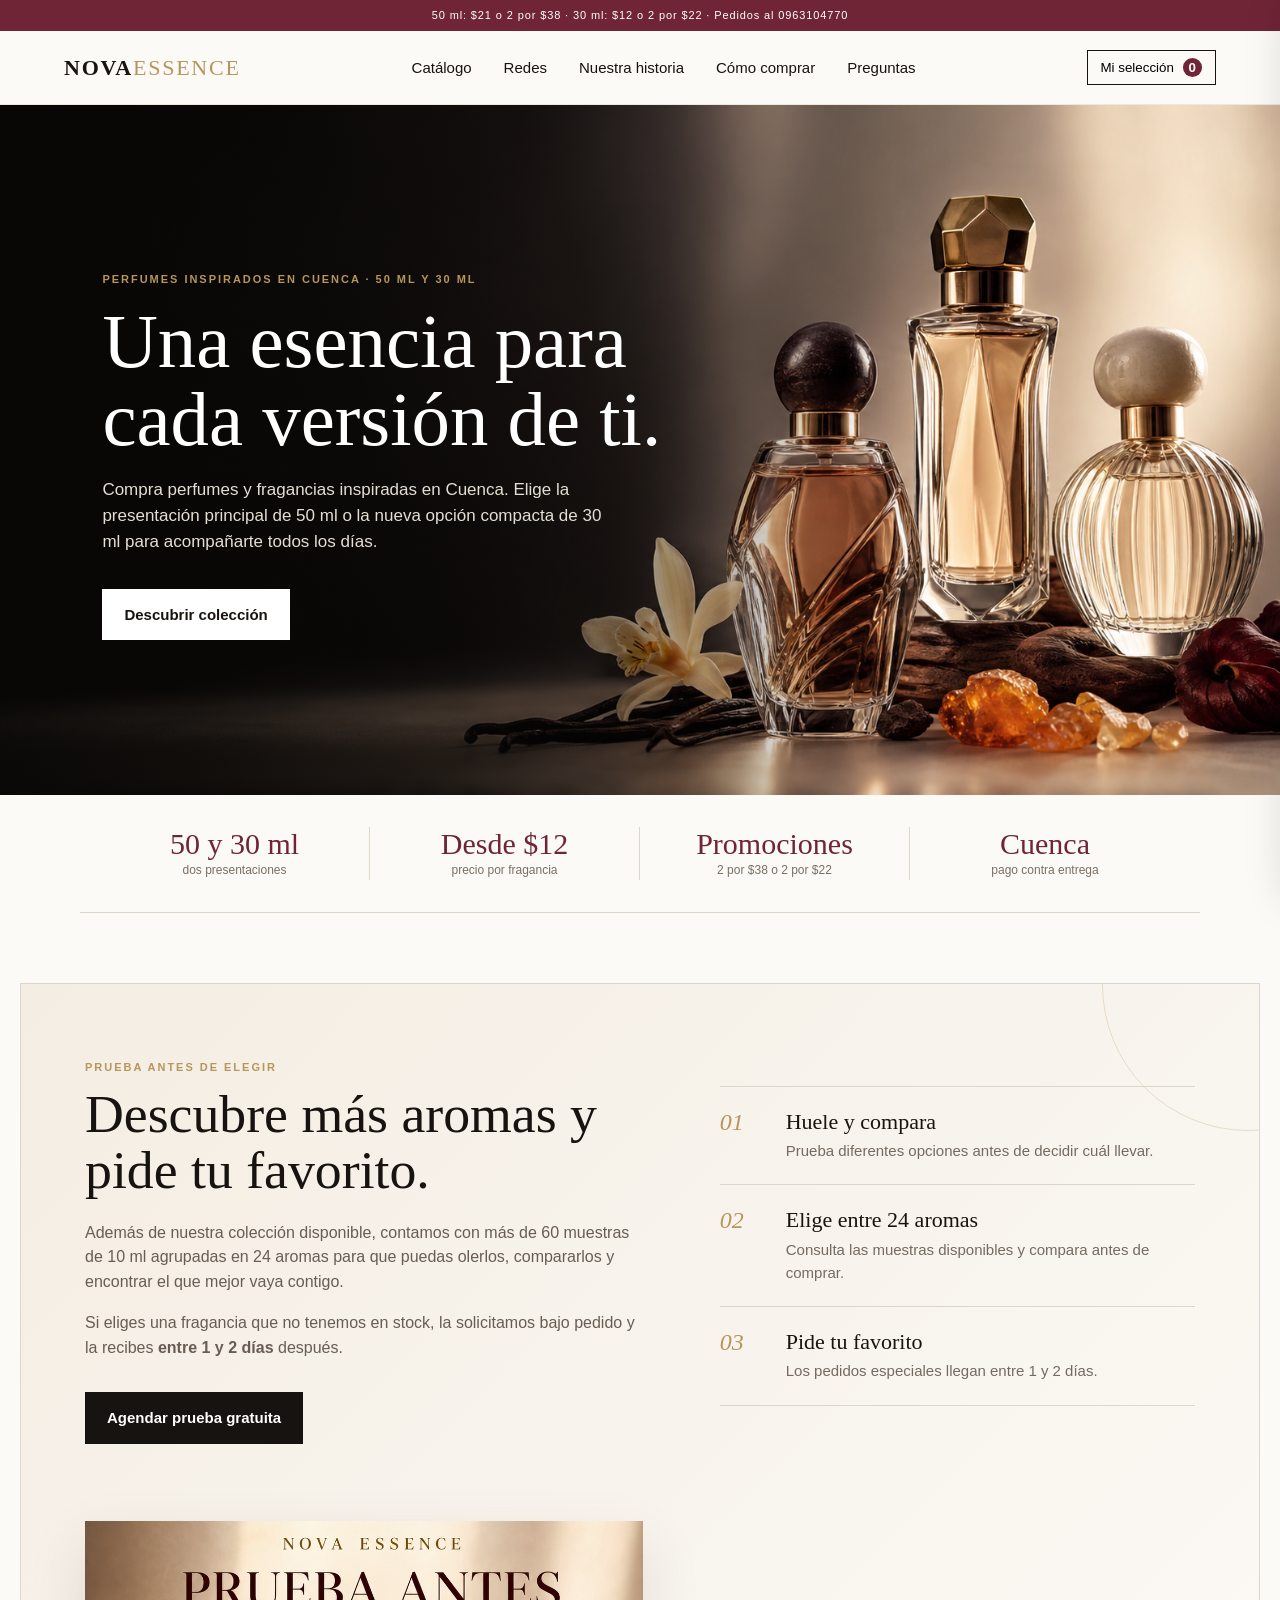
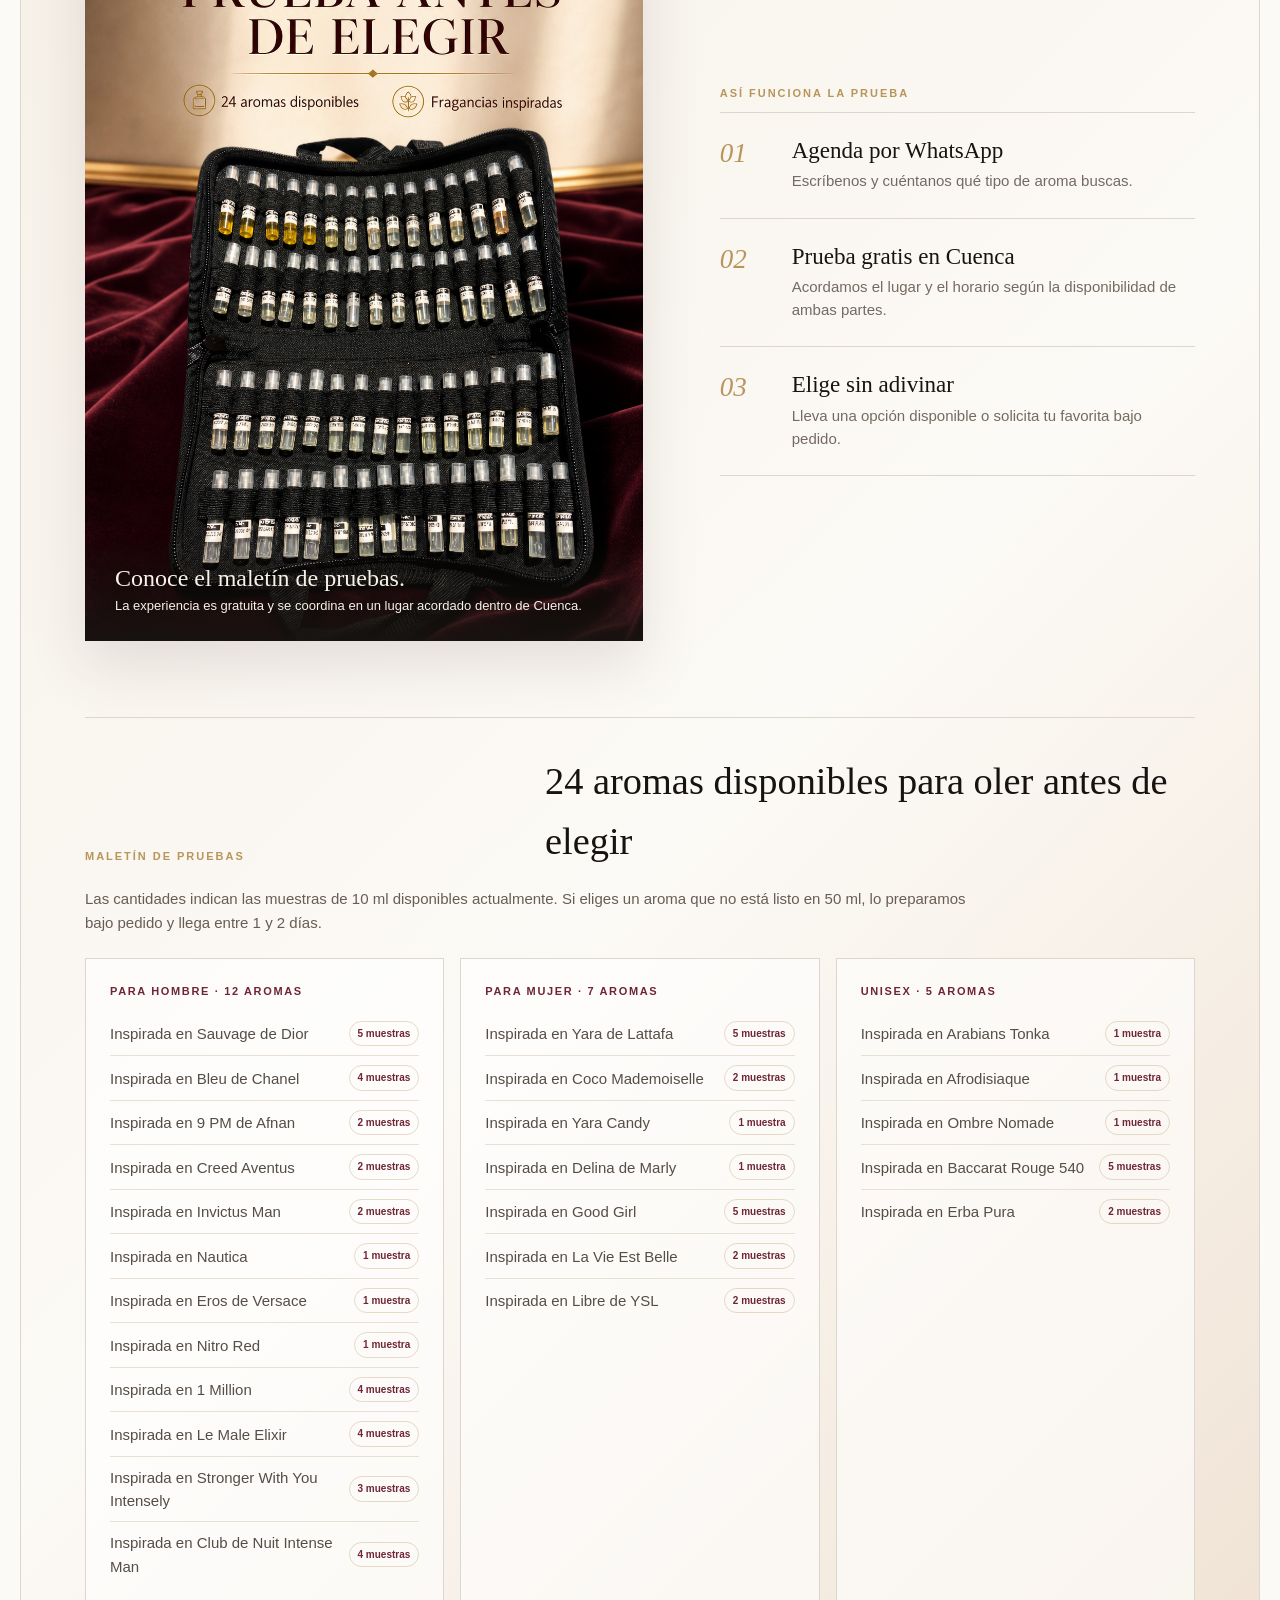
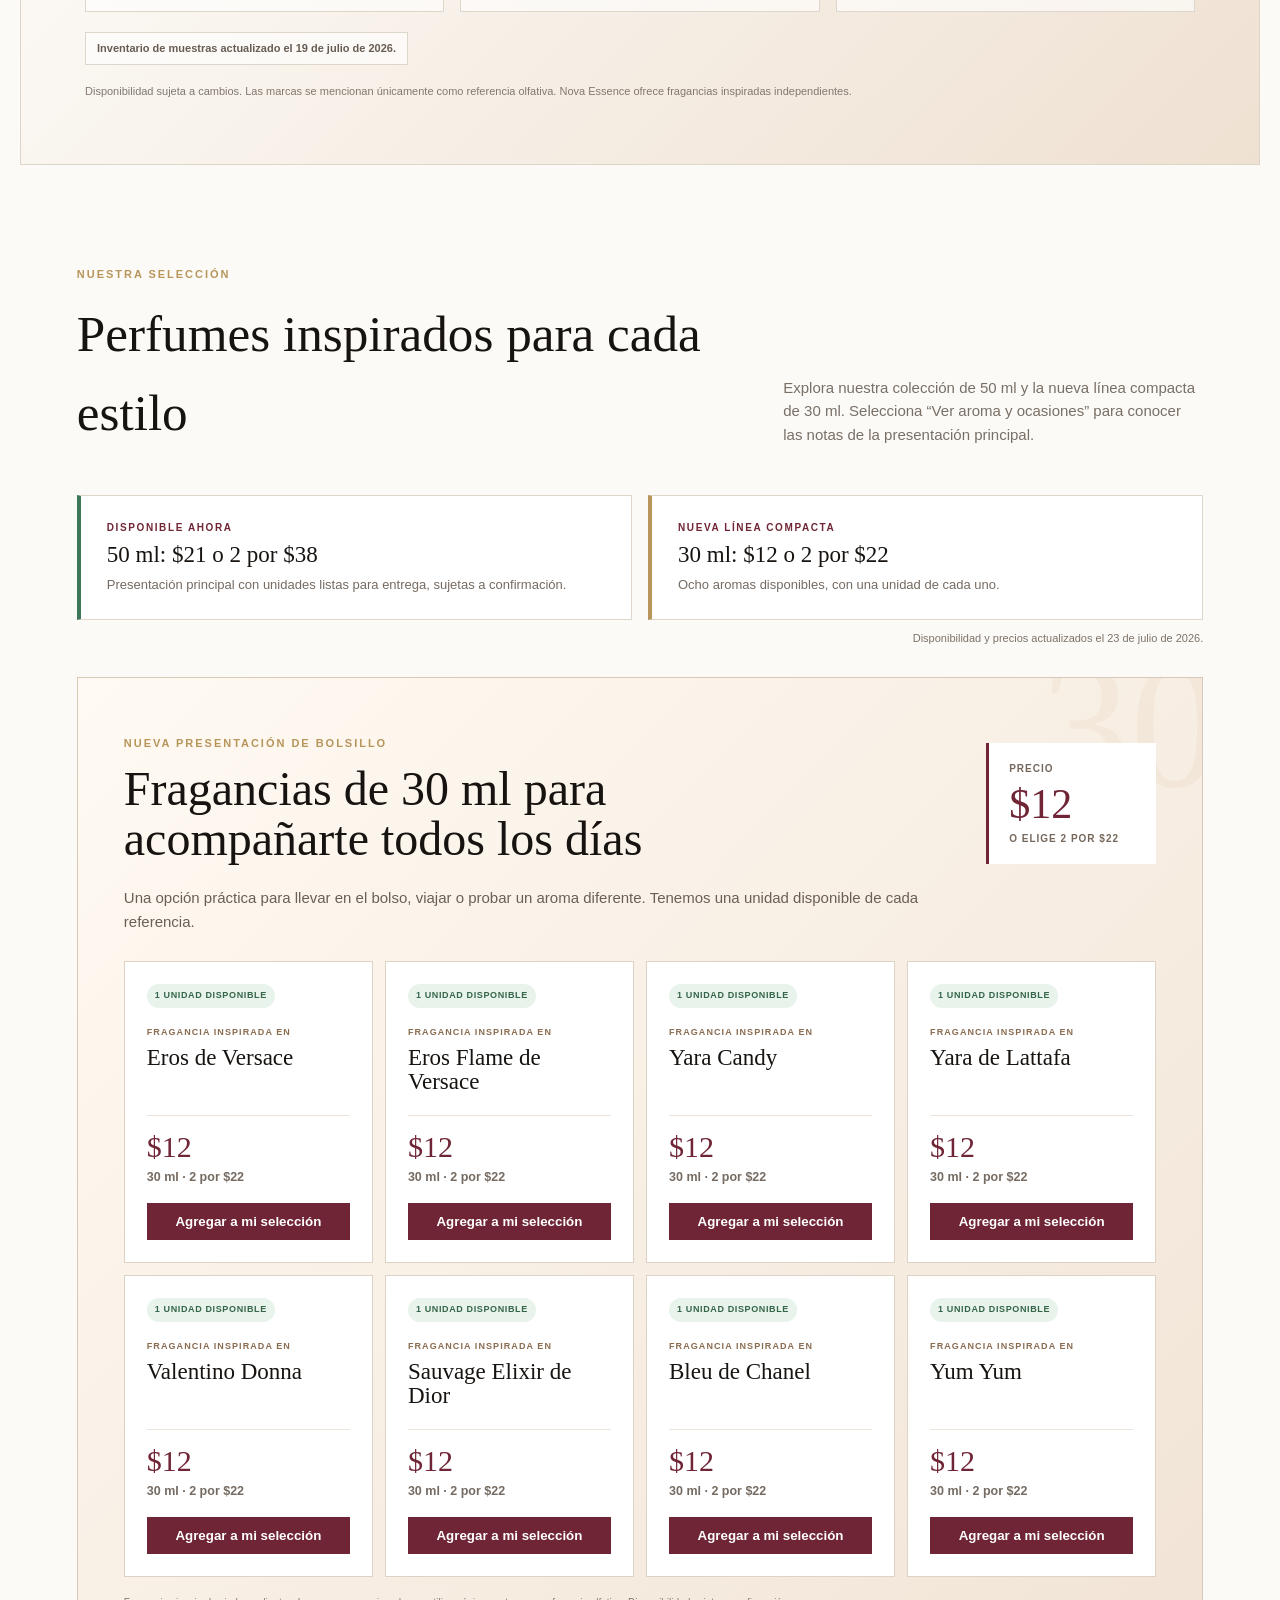
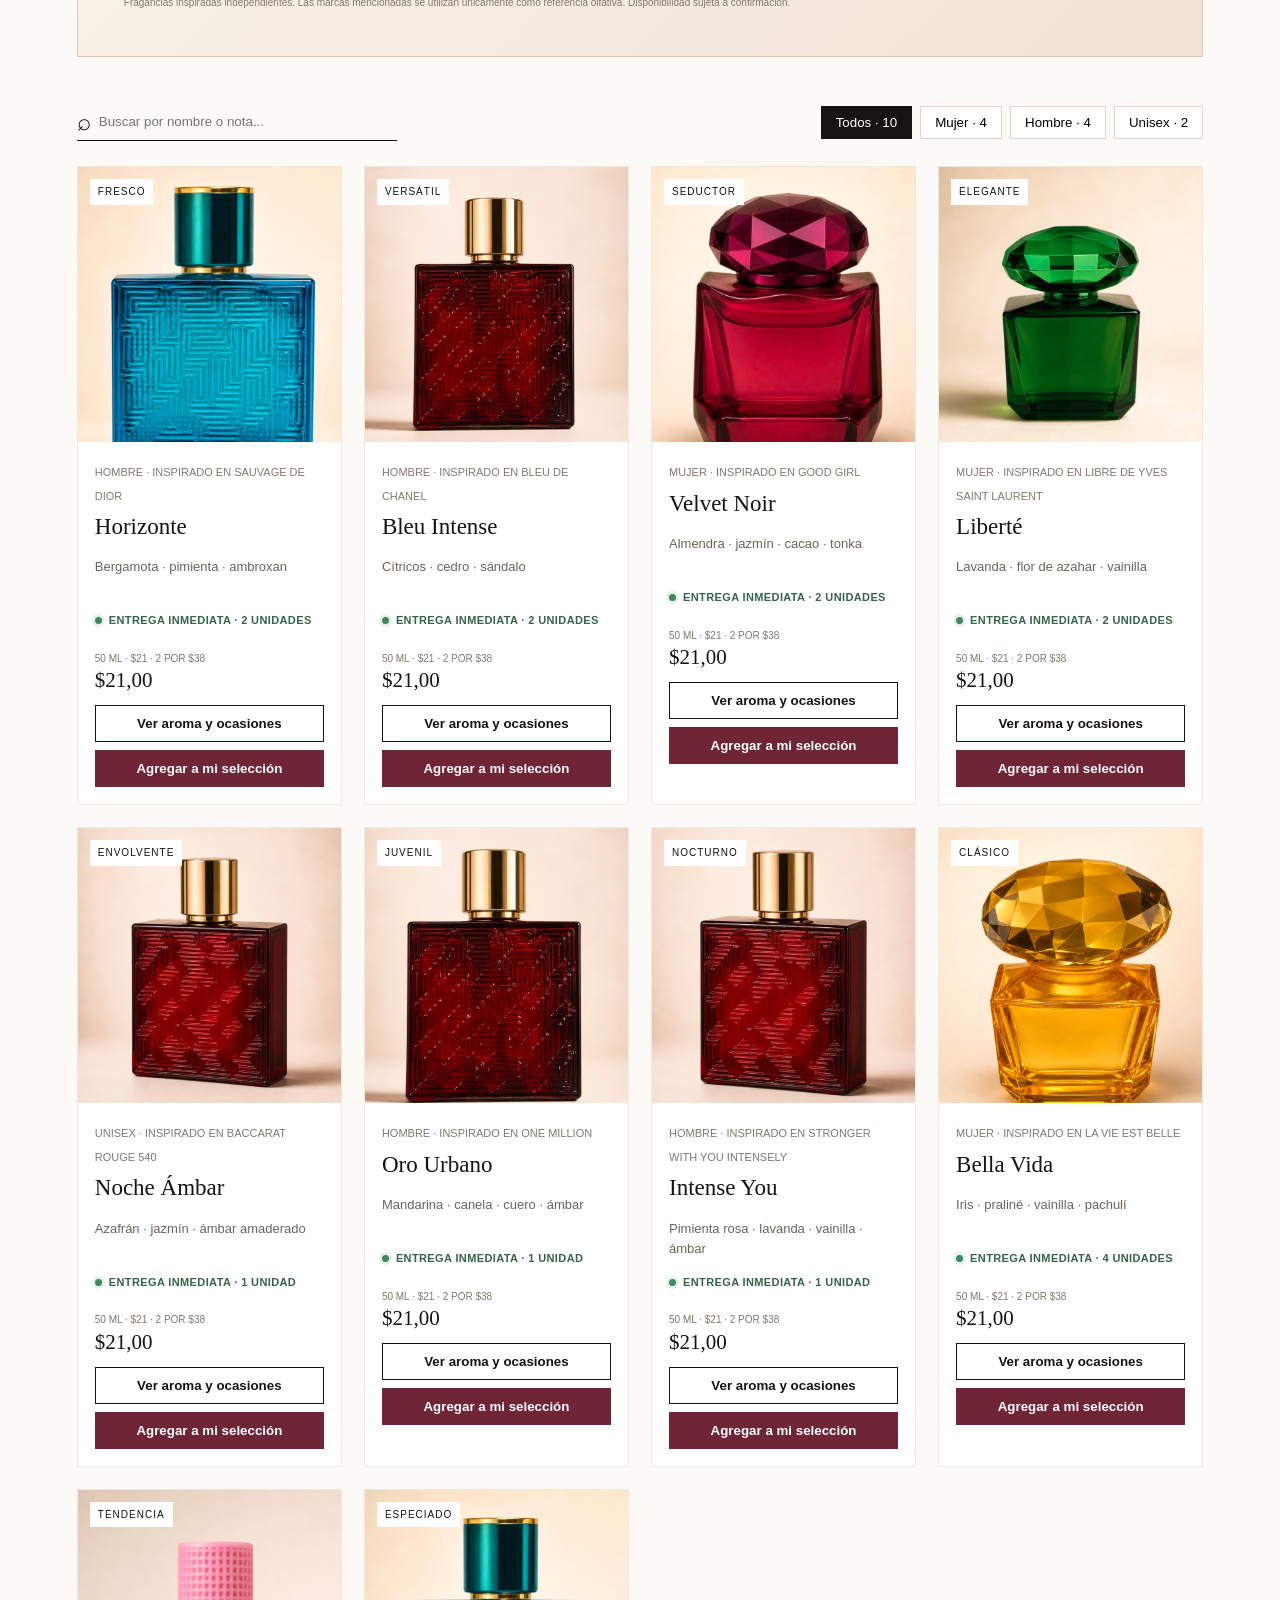
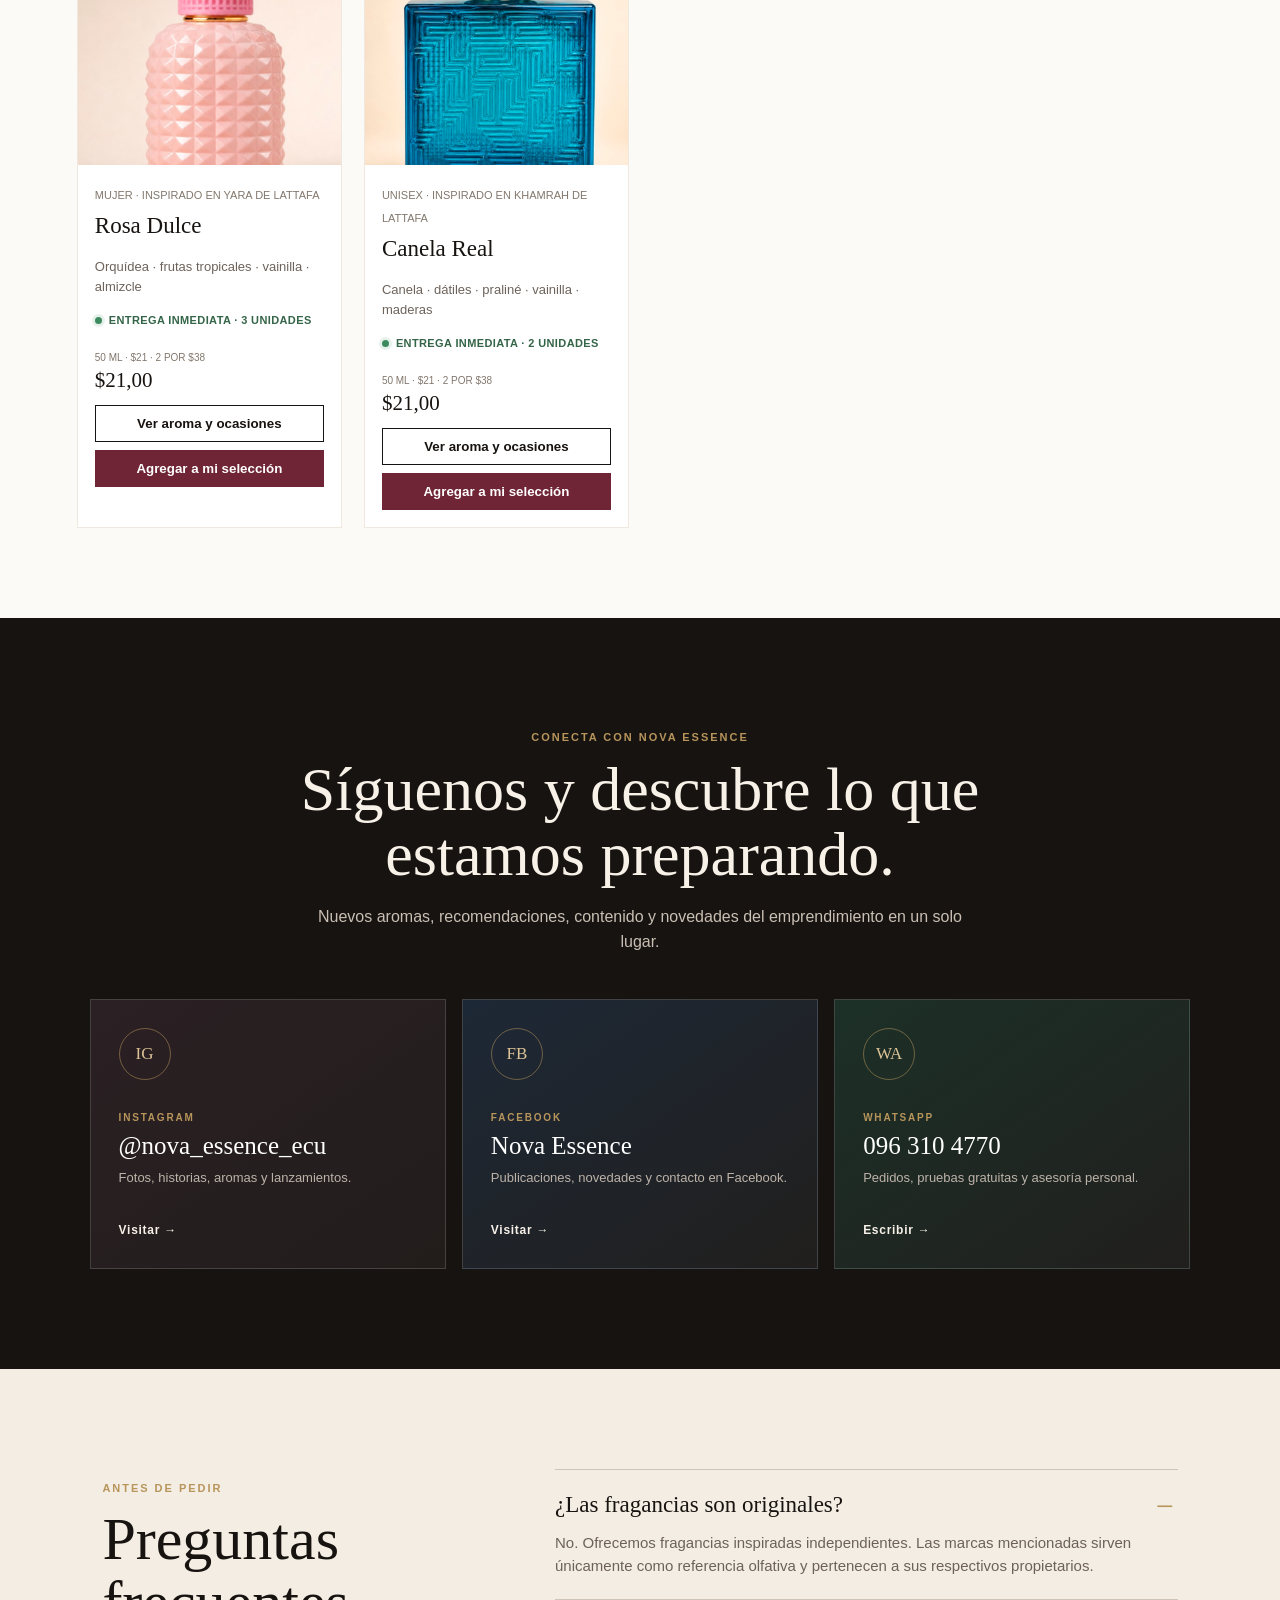
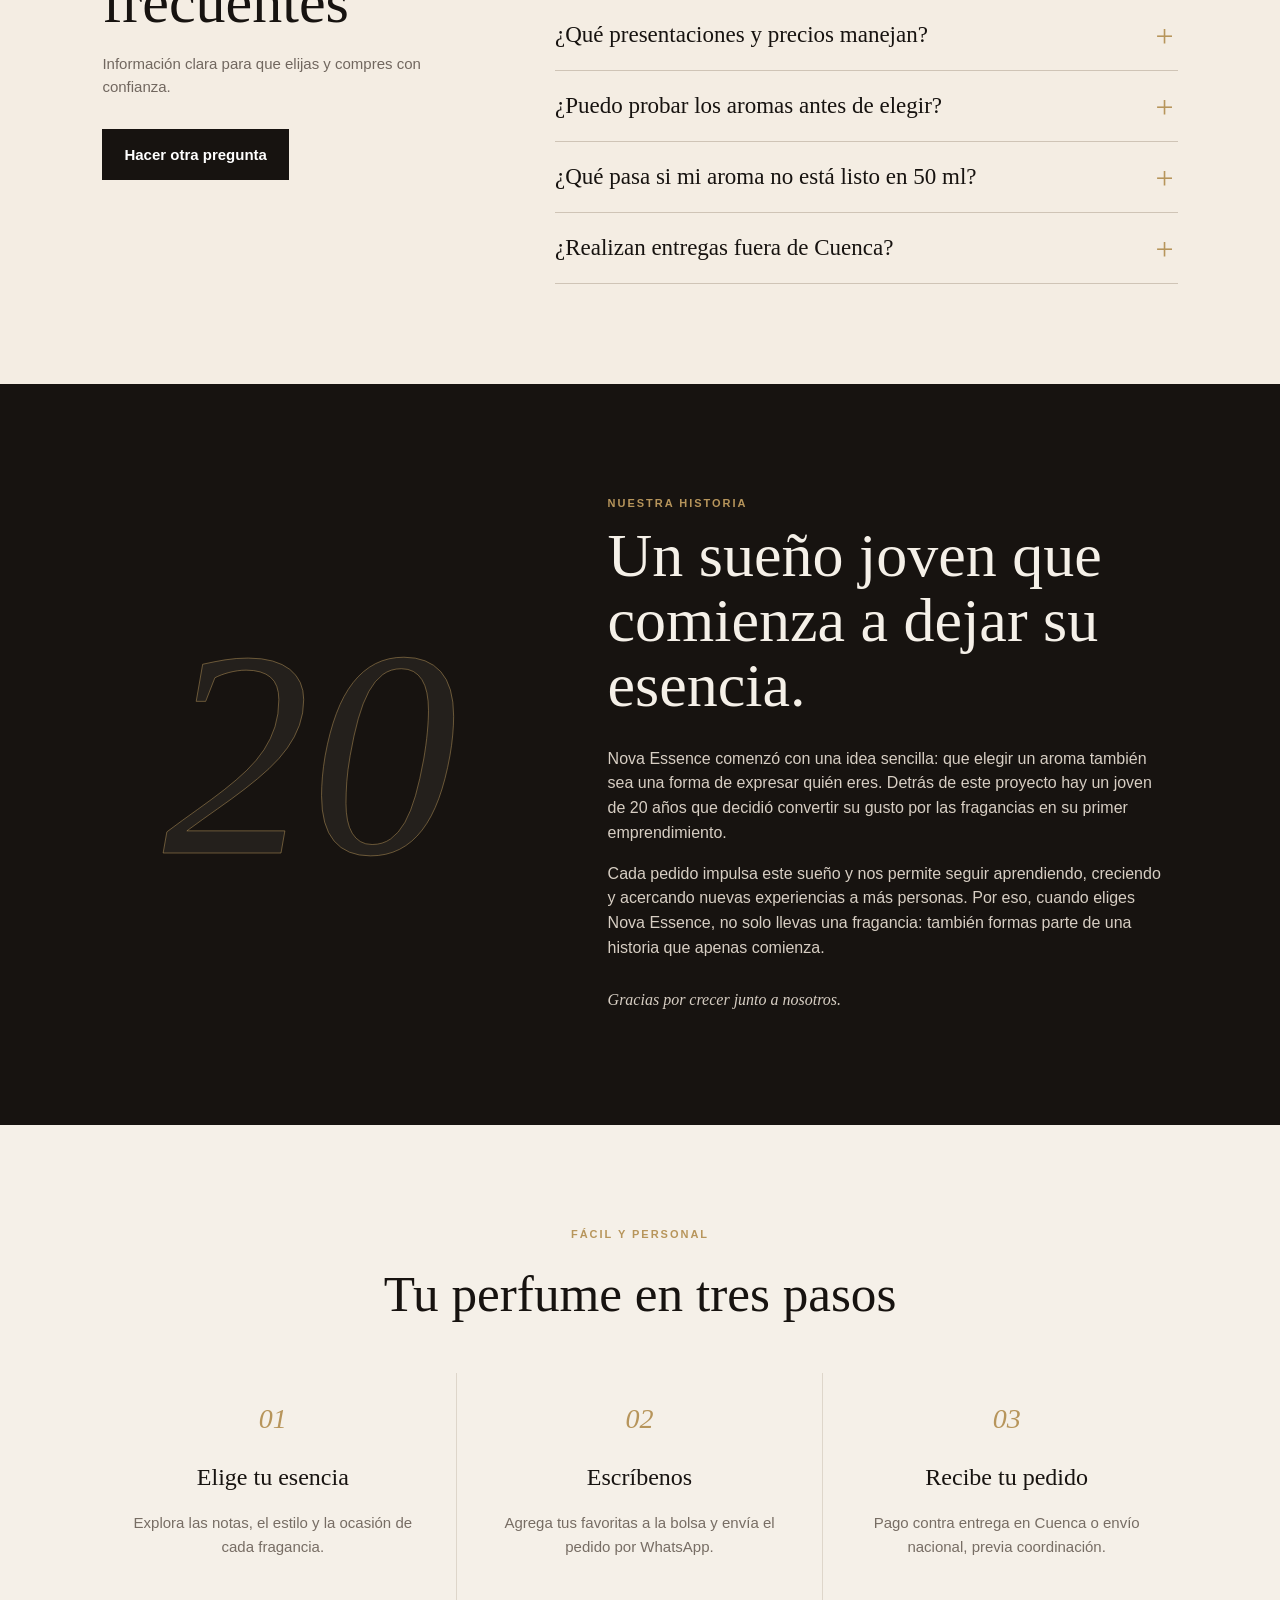
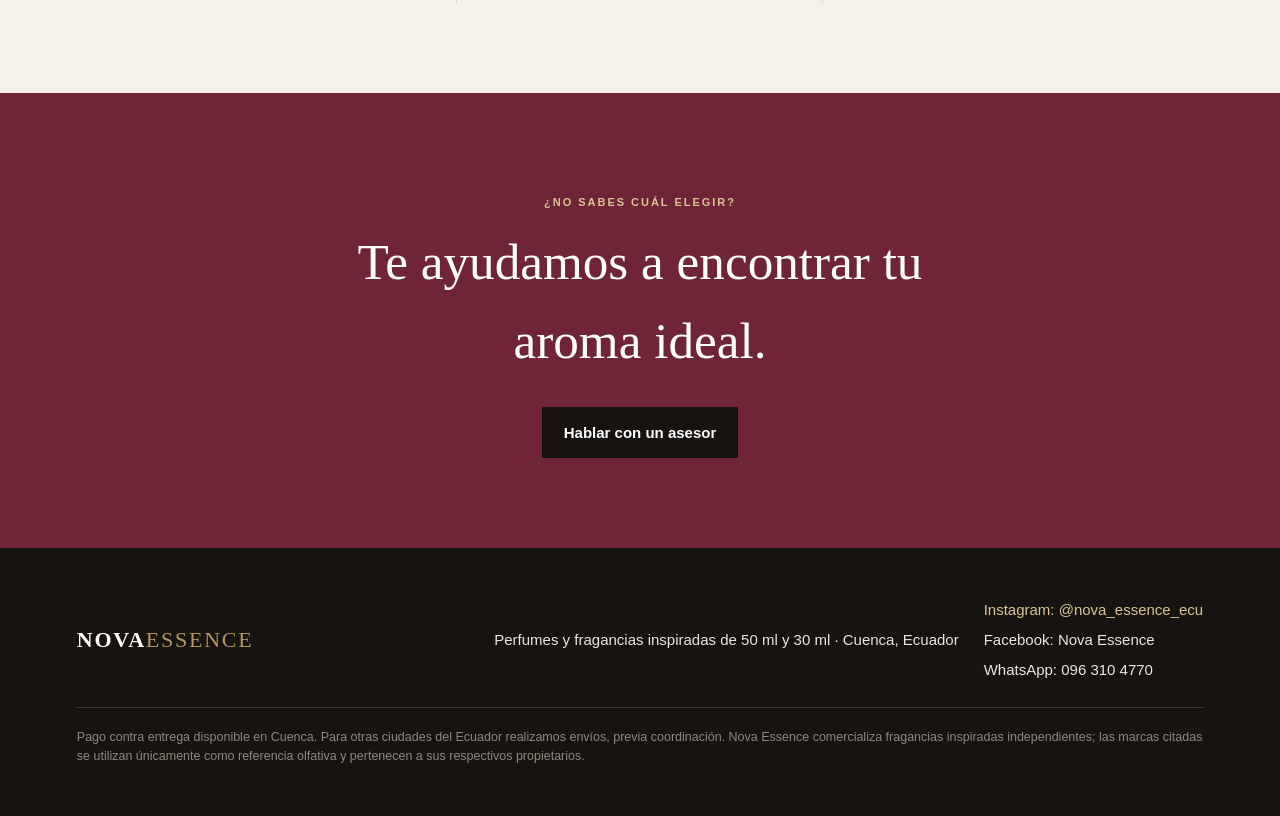
==== index.html @ 40cd98cd "Agregar presentaciones de 50 ml y 30 ml" ====
<!doctype html>
<html lang="es-EC">
<head>
 <meta charset="utf-8">
 <meta name="viewport" content="width=device-width,initial-scale=1">
 <meta name="theme-color" content="#171310">
 <meta name="description" content="Perfumes y fragancias inspiradas en Cuenca. Presentaciones de 50 ml por $21 y 30 ml por $12, promociones, pruebas gratuitas y pedidos al 0963104770.">
 <meta name="robots" content="index,follow,max-image-preview:large">
 <link rel="canonical" href="https://novaessence.github.io/novaessence/">
 <link rel="sitemap" type="application/xml" href="https://novaessence.github.io/novaessence/sitemap.xml">
 <meta property="og:locale" content="es_EC">
 <meta property="og:type" content="website">
 <meta property="og:site_name" content="Nova Essence">
 <meta property="og:title" content="Perfumes inspirados en Cuenca | Nova Essence">
 <meta property="og:description" content="Fragancias inspiradas de 50 ml por $21 y 30 ml por $12. Promociones, pruebas gratuitas y entrega en Cuenca.">
 <meta property="og:url" content="https://novaessence.github.io/novaessence/">
 <meta property="og:image" content="https://novaessence.github.io/novaessence/assets/hero.png">
 <meta property="og:image:alt" content="Colección de fragancias inspiradas Nova Essence en Cuenca">
 <meta name="twitter:card" content="summary_large_image">
 <meta name="twitter:title" content="Perfumes inspirados en Cuenca | Nova Essence">
 <meta name="twitter:description" content="Fragancias inspiradas de 50 ml y 30 ml con promociones. Contra entrega en Cuenca.">
 <meta name="twitter:image" content="https://novaessence.github.io/novaessence/assets/hero.png">
 <link rel="stylesheet" href="styles.css?v=20260723-1">
 <link rel="stylesheet" href="enhancements.css?v=20260723-1">
 <title>Perfumes inspirados en Cuenca | Nova Essence</title>
 <script type="application/ld+json">
 {
  "@context":"https://schema.org",
  "@graph":[
   {
    "@type":"WebSite",
    "@id":"https://novaessence.github.io/novaessence/#website",
    "url":"https://novaessence.github.io/novaessence/",
    "name":"Nova Essence",
    "alternateName":"NovaEssence",
    "inLanguage":"es-EC",
    "dateModified":"2026-07-23",
    "publisher":{"@id":"https://novaessence.github.io/novaessence/#organization"}
   },
   {
    "@type":"OnlineStore",
    "@id":"https://novaessence.github.io/novaessence/#organization",
    "name":"Nova Essence",
    "url":"https://novaessence.github.io/novaessence/",
    "description":"Emprendimiento de perfumes y fragancias inspiradas en Cuenca, Ecuador.",
    "telephone":"+593963104770",
    "dateModified":"2026-07-23",
    "image":"https://novaessence.github.io/novaessence/assets/hero.png",
    "sameAs":["https://www.instagram.com/nova_essence_ecu/","https://www.facebook.com/profile.php?id=61591583235716"],
    "areaServed":{"@type":"City","name":"Cuenca","containedInPlace":{"@type":"Country","name":"Ecuador"}},
    "contactPoint":{"@type":"ContactPoint","telephone":"+593963104770","contactType":"ventas","availableLanguage":"Spanish"},
    "hasOfferCatalog":{"@type":"OfferCatalog","name":"Catálogo de fragancias inspiradas de 50 ml y 30 ml","itemListElement":[
     {"@type":"Offer","price":"21.00","priceCurrency":"USD","availability":"https://schema.org/InStock","url":"https://novaessence.github.io/novaessence/#catalogo","itemOffered":{"@type":"Product","name":"Fragancia inspirada en Sauvage de Dior","image":"https://novaessence.github.io/novaessence/assets/producto-1-horizonte.png","description":"Fragancia inspirada independiente para hombre, presentación de 50 ml.","brand":{"@type":"Brand","name":"Nova Essence"},"size":"50 ml"}},
     {"@type":"Offer","price":"21.00","priceCurrency":"USD","availability":"https://schema.org/InStock","url":"https://novaessence.github.io/novaessence/#catalogo","itemOffered":{"@type":"Product","name":"Fragancia inspirada en Bleu de Chanel","image":"https://novaessence.github.io/novaessence/assets/producto-2-bleu-intense.png","description":"Fragancia inspirada independiente para hombre, presentación de 50 ml.","brand":{"@type":"Brand","name":"Nova Essence"},"size":"50 ml"}},
     {"@type":"Offer","price":"21.00","priceCurrency":"USD","availability":"https://schema.org/InStock","url":"https://novaessence.github.io/novaessence/#catalogo","itemOffered":{"@type":"Product","name":"Fragancia inspirada en Good Girl","image":"https://novaessence.github.io/novaessence/assets/producto-3-velvet-noir.png","description":"Fragancia inspirada independiente para mujer, presentación de 50 ml.","brand":{"@type":"Brand","name":"Nova Essence"},"size":"50 ml"}},
     {"@type":"Offer","price":"21.00","priceCurrency":"USD","availability":"https://schema.org/InStock","url":"https://novaessence.github.io/novaessence/#catalogo","itemOffered":{"@type":"Product","name":"Fragancia inspirada en Libre de Yves Saint Laurent","image":"https://novaessence.github.io/novaessence/assets/producto-4-liberte.png","description":"Fragancia inspirada independiente para mujer, presentación de 50 ml.","brand":{"@type":"Brand","name":"Nova Essence"},"size":"50 ml"}},
     {"@type":"Offer","price":"21.00","priceCurrency":"USD","availability":"https://schema.org/InStock","url":"https://novaessence.github.io/novaessence/#catalogo","itemOffered":{"@type":"Product","name":"Fragancia inspirada en Baccarat Rouge 540","image":"https://novaessence.github.io/novaessence/assets/producto-5-noche-ambar.png","description":"Fragancia inspirada independiente unisex, presentación de 50 ml.","brand":{"@type":"Brand","name":"Nova Essence"},"size":"50 ml"}},
     {"@type":"Offer","price":"21.00","priceCurrency":"USD","availability":"https://schema.org/InStock","url":"https://novaessence.github.io/novaessence/#catalogo","itemOffered":{"@type":"Product","name":"Fragancia inspirada en One Million","image":"https://novaessence.github.io/novaessence/assets/producto-6-oro-urbano.png","description":"Fragancia inspirada independiente para hombre, presentación de 50 ml.","brand":{"@type":"Brand","name":"Nova Essence"},"size":"50 ml"}},
     {"@type":"Offer","price":"21.00","priceCurrency":"USD","availability":"https://schema.org/InStock","url":"https://novaessence.github.io/novaessence/#catalogo","itemOffered":{"@type":"Product","name":"Fragancia inspirada en Stronger With You Intensely","image":"https://novaessence.github.io/novaessence/assets/producto-7-intense-you.png","description":"Fragancia inspirada independiente para hombre, presentación de 50 ml.","brand":{"@type":"Brand","name":"Nova Essence"},"size":"50 ml"}},
     {"@type":"Offer","price":"21.00","priceCurrency":"USD","availability":"https://schema.org/InStock","url":"https://novaessence.github.io/novaessence/#catalogo","itemOffered":{"@type":"Product","name":"Fragancia inspirada en La Vie Est Belle","image":"https://novaessence.github.io/novaessence/assets/producto-8-bella-vida.png","description":"Fragancia inspirada independiente para mujer, presentación de 50 ml.","brand":{"@type":"Brand","name":"Nova Essence"},"size":"50 ml"}},
     {"@type":"Offer","price":"21.00","priceCurrency":"USD","availability":"https://schema.org/InStock","url":"https://novaessence.github.io/novaessence/#catalogo","itemOffered":{"@type":"Product","name":"Fragancia inspirada en Yara de Lattafa","image":"https://novaessence.github.io/novaessence/assets/producto-9-rosa-dulce.png","description":"Fragancia inspirada independiente para mujer, presentación de 50 ml.","brand":{"@type":"Brand","name":"Nova Essence"},"size":"50 ml"}},
     {"@type":"Offer","price":"21.00","priceCurrency":"USD","availability":"https://schema.org/InStock","url":"https://novaessence.github.io/novaessence/#catalogo","itemOffered":{"@type":"Product","name":"Fragancia inspirada en Khamrah de Lattafa","image":"https://novaessence.github.io/novaessence/assets/producto-10-canela-real.png","description":"Fragancia inspirada independiente unisex, presentación de 50 ml.","brand":{"@type":"Brand","name":"Nova Essence"},"size":"50 ml"}},
     {"@type":"Offer","price":"12.00","priceCurrency":"USD","availability":"https://schema.org/InStock","url":"https://novaessence.github.io/novaessence/#linea-30ml","itemOffered":{"@type":"Product","name":"Fragancia inspirada en Eros de Versace","description":"Presentación compacta de 30 ml.","brand":{"@type":"Brand","name":"Nova Essence"},"size":"30 ml"}},
     {"@type":"Offer","price":"12.00","priceCurrency":"USD","availability":"https://schema.org/InStock","url":"https://novaessence.github.io/novaessence/#linea-30ml","itemOffered":{"@type":"Product","name":"Fragancia inspirada en Eros Flame de Versace","description":"Presentación compacta de 30 ml.","brand":{"@type":"Brand","name":"Nova Essence"},"size":"30 ml"}},
     {"@type":"Offer","price":"12.00","priceCurrency":"USD","availability":"https://schema.org/InStock","url":"https://novaessence.github.io/novaessence/#linea-30ml","itemOffered":{"@type":"Product","name":"Fragancia inspirada en Yara Candy","description":"Presentación compacta de 30 ml.","brand":{"@type":"Brand","name":"Nova Essence"},"size":"30 ml"}},
     {"@type":"Offer","price":"12.00","priceCurrency":"USD","availability":"https://schema.org/InStock","url":"https://novaessence.github.io/novaessence/#linea-30ml","itemOffered":{"@type":"Product","name":"Fragancia inspirada en Yara de Lattafa","description":"Presentación compacta de 30 ml.","brand":{"@type":"Brand","name":"Nova Essence"},"size":"30 ml"}},
     {"@type":"Offer","price":"12.00","priceCurrency":"USD","availability":"https://schema.org/InStock","url":"https://novaessence.github.io/novaessence/#linea-30ml","itemOffered":{"@type":"Product","name":"Fragancia inspirada en Valentino Donna","description":"Presentación compacta de 30 ml.","brand":{"@type":"Brand","name":"Nova Essence"},"size":"30 ml"}},
     {"@type":"Offer","price":"12.00","priceCurrency":"USD","availability":"https://schema.org/InStock","url":"https://novaessence.github.io/novaessence/#linea-30ml","itemOffered":{"@type":"Product","name":"Fragancia inspirada en Sauvage Elixir de Dior","description":"Presentación compacta de 30 ml.","brand":{"@type":"Brand","name":"Nova Essence"},"size":"30 ml"}},
     {"@type":"Offer","price":"12.00","priceCurrency":"USD","availability":"https://schema.org/InStock","url":"https://novaessence.github.io/novaessence/#linea-30ml","itemOffered":{"@type":"Product","name":"Fragancia inspirada en Bleu de Chanel","description":"Presentación compacta de 30 ml.","brand":{"@type":"Brand","name":"Nova Essence"},"size":"30 ml"}},
     {"@type":"Offer","price":"12.00","priceCurrency":"USD","availability":"https://schema.org/InStock","url":"https://novaessence.github.io/novaessence/#linea-30ml","itemOffered":{"@type":"Product","name":"Fragancia inspirada en Yum Yum","description":"Presentación compacta de 30 ml.","brand":{"@type":"Brand","name":"Nova Essence"},"size":"30 ml"}}
    ]}
   },
   {
    "@type":"FAQPage",
    "@id":"https://novaessence.github.io/novaessence/#preguntas",
    "mainEntity":[
     {"@type":"Question","name":"¿Las fragancias son originales?","acceptedAnswer":{"@type":"Answer","text":"No. Nova Essence ofrece fragancias inspiradas independientes. Las marcas mencionadas se utilizan únicamente como referencia olfativa."}},
     {"@type":"Question","name":"¿Puedo probar los aromas antes de elegir?","acceptedAnswer":{"@type":"Answer","text":"Sí. La prueba es gratuita y puede coordinarse en un lugar acordado dentro de Cuenca, según la disponibilidad de horario del cliente y de Nova Essence. Contamos con más de 60 muestras de 10 ml agrupadas en 24 aromas."}},
     {"@type":"Question","name":"¿Qué presentaciones y precios manejan?","acceptedAnswer":{"@type":"Answer","text":"Ofrecemos 50 ml por $21 o 2 por $38, y 30 ml por $12 o 2 por $22. Disponibilidad sujeta a confirmación."}},
     {"@type":"Question","name":"¿Qué ocurre si el aroma no está disponible en 50 ml?","acceptedAnswer":{"@type":"Answer","text":"Podemos solicitarlo bajo pedido. La entrega estimada es de 1 a 2 días, sujeta a confirmación de disponibilidad."}},
     {"@type":"Question","name":"¿Realizan entregas fuera de Cuenca?","acceptedAnswer":{"@type":"Answer","text":"Sí. En Cuenca contamos con pago contra entrega y para otras ciudades del Ecuador coordinamos el envío por WhatsApp."}}
    ]
   }
  ]
 }
 </script>
</head>
<body>
<div class="announcement">50 ml: $21 o 2 por $38 · 30 ml: $12 o 2 por $22 · Pedidos al 0963104770</div>
<header>
 <a class="logo" href="#inicio">NOVA<span>ESSENCE</span></a>
 <nav aria-label="Navegación principal"><a href="#catalogo">Catálogo</a><a href="#redes">Redes</a><a href="#historia">Nuestra historia</a><a href="#como-funciona">Cómo comprar</a><a href="#preguntas">Preguntas</a></nav>
 <button id="cartBtn" class="cart-btn" type="button" aria-controls="cart">Mi selección <b id="cartCount">0</b></button>
</header>
<main id="inicio">
 <section class="hero">
  <img src="assets/hero.png" alt="Colección de fragancias inspiradas NovaEssence">
  <div class="hero-copy">
   <p class="overline">PERFUMES INSPIRADOS EN CUENCA · 50 ML Y 30 ML</p>
   <h1>Una esencia para cada versión de ti.</h1>
   <p>Compra perfumes y fragancias inspiradas en Cuenca. Elige la presentación principal de 50 ml o la nueva opción compacta de 30 ml para acompañarte todos los días.</p>
   <a class="button light" href="#catalogo">Descubrir colección</a>
  </div>
 </section>
 <section class="trust">
  <div><b>50 y 30 ml</b><span>dos presentaciones</span></div>
  <div><b>Desde $12</b><span>precio por fragancia</span></div>
  <div><b>Promociones</b><span>2 por $38 o 2 por $22</span></div>
  <div><b>Cuenca</b><span>pago contra entrega</span></div>
 </section>
 <section class="sampling" aria-labelledby="sampling-title">
  <div class="sampling-copy">
   <p class="overline">PRUEBA ANTES DE ELEGIR</p>
   <h2 id="sampling-title">Descubre más aromas y pide tu favorito.</h2>
   <p>Además de nuestra colección disponible, contamos con más de 60 muestras de 10 ml agrupadas en 24 aromas para que puedas olerlos, compararlos y encontrar el que mejor vaya contigo.</p>
   <p>Si eliges una fragancia que no tenemos en stock, la solicitamos bajo pedido y la recibes <strong>entre 1 y 2 días</strong> después.</p>
   <a class="button dark" href="https://wa.me/593963104770?text=Hola%20Nova%20Essence%2C%20quiero%20agendar%20una%20prueba%20gratuita%20de%20aromas%20en%20Cuenca." target="_blank" rel="noopener">Agendar prueba gratuita</a>
  </div>
  <div class="sampling-highlights" aria-label="Beneficios de las muestras y pedidos especiales">
   <article><span>01</span><div><b>Huele y compara</b><p>Prueba diferentes opciones antes de decidir cuál llevar.</p></div></article>
   <article><span>02</span><div><b>Elige entre 24 aromas</b><p>Consulta las muestras disponibles y compara antes de comprar.</p></div></article>
   <article><span>03</span><div><b>Pide tu favorito</b><p>Los pedidos especiales llegan entre 1 y 2 días.</p></div></article>
  </div>
  <figure class="sampling-visual">
   <img src="assets/maletin-pruebas-nova-essence.png" alt="Maletín Nova Essence con más de 60 muestras de fragancias inspiradas para probar en Cuenca" loading="lazy">
   <figcaption><strong>Conoce el maletín de pruebas.</strong> La experiencia es gratuita y se coordina en un lugar acordado dentro de Cuenca.</figcaption>
  </figure>
  <div class="testing-process" aria-label="Cómo funciona la prueba de aromas">
   <p class="overline">ASÍ FUNCIONA LA PRUEBA</p>
   <div class="testing-process-grid">
    <article><span>01</span><div><b>Agenda por WhatsApp</b><p>Escríbenos y cuéntanos qué tipo de aroma buscas.</p></div></article>
    <article><span>02</span><div><b>Prueba gratis en Cuenca</b><p>Acordamos el lugar y el horario según la disponibilidad de ambas partes.</p></div></article>
    <article><span>03</span><div><b>Elige sin adivinar</b><p>Lleva una opción disponible o solicita tu favorita bajo pedido.</p></div></article>
   </div>
  </div>
  <div class="available-aromas">
   <div class="available-aromas-head">
    <p class="overline">MALETÍN DE PRUEBAS</p>
    <h3>24 aromas disponibles para oler antes de elegir</h3>
   </div>
   <p class="aroma-intro">Las cantidades indican las muestras de 10 ml disponibles actualmente. Si eliges un aroma que no está listo en 50 ml, lo preparamos bajo pedido y llega entre 1 y 2 días.</p>
   <div class="aroma-groups">
    <article><span>PARA HOMBRE · 12 AROMAS</span><ul><li><span class="aroma-name">Inspirada en Sauvage de Dior</span><span class="tester-count">5 muestras</span></li><li><span class="aroma-name">Inspirada en Bleu de Chanel</span><span class="tester-count">4 muestras</span></li><li><span class="aroma-name">Inspirada en 9 PM de Afnan</span><span class="tester-count">2 muestras</span></li><li><span class="aroma-name">Inspirada en Creed Aventus</span><span class="tester-count">2 muestras</span></li><li><span class="aroma-name">Inspirada en Invictus Man</span><span class="tester-count">2 muestras</span></li><li><span class="aroma-name">Inspirada en Nautica</span><span class="tester-count">1 muestra</span></li><li><span class="aroma-name">Inspirada en Eros de Versace</span><span class="tester-count">1 muestra</span></li><li><span class="aroma-name">Inspirada en Nitro Red</span><span class="tester-count">1 muestra</span></li><li><span class="aroma-name">Inspirada en 1 Million</span><span class="tester-count">4 muestras</span></li><li><span class="aroma-name">Inspirada en Le Male Elixir</span><span class="tester-count">4 muestras</span></li><li><span class="aroma-name">Inspirada en Stronger With You Intensely</span><span class="tester-count">3 muestras</span></li><li><span class="aroma-name">Inspirada en Club de Nuit Intense Man</span><span class="tester-count">4 muestras</span></li></ul></article>
    <article><span>PARA MUJER · 7 AROMAS</span><ul><li><span class="aroma-name">Inspirada en Yara de Lattafa</span><span class="tester-count">5 muestras</span></li><li><span class="aroma-name">Inspirada en Coco Mademoiselle</span><span class="tester-count">2 muestras</span></li><li><span class="aroma-name">Inspirada en Yara Candy</span><span class="tester-count">1 muestra</span></li><li><span class="aroma-name">Inspirada en Delina de Marly</span><span class="tester-count">1 muestra</span></li><li><span class="aroma-name">Inspirada en Good Girl</span><span class="tester-count">5 muestras</span></li><li><span class="aroma-name">Inspirada en La Vie Est Belle</span><span class="tester-count">2 muestras</span></li><li><span class="aroma-name">Inspirada en Libre de YSL</span><span class="tester-count">2 muestras</span></li></ul></article>
    <article><span>UNISEX · 5 AROMAS</span><ul><li><span class="aroma-name">Inspirada en Arabians Tonka</span><span class="tester-count">1 muestra</span></li><li><span class="aroma-name">Inspirada en Afrodisiaque</span><span class="tester-count">1 muestra</span></li><li><span class="aroma-name">Inspirada en Ombre Nomade</span><span class="tester-count">1 muestra</span></li><li><span class="aroma-name">Inspirada en Baccarat Rouge 540</span><span class="tester-count">5 muestras</span></li><li><span class="aroma-name">Inspirada en Erba Pura</span><span class="tester-count">2 muestras</span></li></ul></article>
   </div>
   <p class="inventory-date">Inventario de muestras actualizado el <time datetime="2026-07-19">19 de julio de 2026</time>.</p>
   <p class="aroma-disclaimer">Disponibilidad sujeta a cambios. Las marcas se mencionan únicamente como referencia olfativa. Nova Essence ofrece fragancias inspiradas independientes.</p>
  </div>
 </section>
 <section id="catalogo" class="catalog">
  <div class="section-head">
   <div><p class="overline">NUESTRA SELECCIÓN</p><h2>Perfumes inspirados para cada estilo</h2></div>
   <p>Explora nuestra colección de 50 ml y la nueva línea compacta de 30 ml. Selecciona “Ver aroma y ocasiones” para conocer las notas de la presentación principal.</p>
  </div>
  <div class="availability-guide" aria-label="Tipos de disponibilidad">
   <article class="ready"><span>DISPONIBLE AHORA</span><b>50 ml: $21 o 2 por $38</b><p>Presentación principal con unidades listas para entrega, sujetas a confirmación.</p></article>
   <article class="special"><span>NUEVA LÍNEA COMPACTA</span><b>30 ml: $12 o 2 por $22</b><p>Ocho aromas disponibles, con una unidad de cada uno.</p></article>
  </div>
  <p class="stock-updated">Disponibilidad y precios actualizados el <time datetime="2026-07-23">23 de julio de 2026</time>.</p>
  <section id="linea-30ml" class="compact-line" aria-labelledby="compact-title">
   <div class="compact-head">
    <div><p class="overline">NUEVA PRESENTACIÓN DE BOLSILLO</p><h3 id="compact-title">Fragancias de 30 ml para acompañarte todos los días</h3></div>
    <div class="compact-offer"><span>PRECIO</span><b>$12</b><small>o elige 2 por $22</small></div>
   </div>
   <p class="compact-intro">Una opción práctica para llevar en el bolso, viajar o probar un aroma diferente. Tenemos una unidad disponible de cada referencia.</p>
   <div id="compactProducts" class="compact-products"></div>
   <p class="compact-disclaimer">Fragancias inspiradas independientes. Las marcas mencionadas se utilizan únicamente como referencia olfativa. Disponibilidad sujeta a confirmación.</p>
  </section>
  <div class="tools">
   <label class="search">⌕<input id="search" aria-label="Buscar una fragancia" placeholder="Buscar por nombre o nota..."></label>
   <div class="filters" aria-label="Filtrar por categoría"><button class="active" type="button" data-filter="Todos" aria-pressed="true">Todos · 10</button><button type="button" data-filter="Mujer" aria-pressed="false">Mujer · 4</button><button type="button" data-filter="Hombre" aria-pressed="false">Hombre · 4</button><button type="button" data-filter="Unisex" aria-pressed="false">Unisex · 2</button></div>
  </div>
  <div id="products" class="products"></div>
 </section>
 <section id="redes" class="social-hub" aria-labelledby="social-title">
  <div class="social-head">
   <p class="overline">CONECTA CON NOVA ESSENCE</p>
   <h2 id="social-title">Síguenos y descubre lo que estamos preparando.</h2>
   <p>Nuevos aromas, recomendaciones, contenido y novedades del emprendimiento en un solo lugar.</p>
  </div>
  <div class="social-grid">
   <a class="social-card instagram" href="https://www.instagram.com/nova_essence_ecu/" target="_blank" rel="noopener" aria-label="Visitar Nova Essence en Instagram">
    <span class="social-symbol">IG</span><div><small>INSTAGRAM</small><b>@nova_essence_ecu</b><p>Fotos, historias, aromas y lanzamientos.</p></div><strong>Visitar →</strong>
   </a>
   <a class="social-card facebook" href="https://www.facebook.com/profile.php?id=61591583235716" target="_blank" rel="noopener" aria-label="Visitar Nova Essence en Facebook">
    <span class="social-symbol">FB</span><div><small>FACEBOOK</small><b>Nova Essence</b><p>Publicaciones, novedades y contacto en Facebook.</p></div><strong>Visitar →</strong>
   </a>
   <a class="social-card whatsapp" href="https://wa.me/593963104770?text=Hola%20Nova%20Essence%2C%20vengo%20desde%20el%20cat%C3%A1logo%20y%20quiero%20m%C3%A1s%20informaci%C3%B3n." target="_blank" rel="noopener" aria-label="Escribir a Nova Essence por WhatsApp">
    <span class="social-symbol">WA</span><div><small>WHATSAPP</small><b>096 310 4770</b><p>Pedidos, pruebas gratuitas y asesoría personal.</p></div><strong>Escribir →</strong>
   </a>
  </div>
 </section>
 <section id="preguntas" class="faq" aria-labelledby="faq-title">
  <div class="faq-intro">
   <p class="overline">ANTES DE PEDIR</p>
   <h2 id="faq-title">Preguntas frecuentes</h2>
   <p>Información clara para que elijas y compres con confianza.</p>
   <a class="button dark" href="https://wa.me/593963104770?text=Hola%20Nova%20Essence%2C%20tengo%20una%20pregunta%20sobre%20las%20fragancias." target="_blank" rel="noopener">Hacer otra pregunta</a>
  </div>
  <div class="faq-list">
   <details open><summary>¿Las fragancias son originales?</summary><p>No. Ofrecemos fragancias inspiradas independientes. Las marcas mencionadas sirven únicamente como referencia olfativa y pertenecen a sus respectivos propietarios.</p></details>
   <details><summary>¿Qué presentaciones y precios manejan?</summary><p>La presentación de 50 ml cuesta $21 o 2 por $38. La presentación compacta de 30 ml cuesta $12 o 2 por $22.</p></details>
   <details><summary>¿Puedo probar los aromas antes de elegir?</summary><p>Sí. La prueba es gratuita. Podemos coordinarla en un lugar acordado dentro de Cuenca, según tu disponibilidad de horario y la nuestra. Tenemos más de 60 muestras de 10 ml agrupadas en 24 aromas.</p></details>
   <details><summary>¿Qué pasa si mi aroma no está listo en 50 ml?</summary><p>Podemos solicitarlo bajo pedido. La entrega estimada es de 1 a 2 días y se confirma por WhatsApp según disponibilidad.</p></details>
   <details><summary>¿Realizan entregas fuera de Cuenca?</summary><p>En Cuenca contamos con pago contra entrega. Para otras ciudades del Ecuador coordinamos el envío directamente contigo.</p></details>
  </div>
 </section>
 <section id="historia" class="story">
  <div class="story-mark">20</div>
  <div class="story-copy">
   <p class="overline">NUESTRA HISTORIA</p>
   <h2>Un sueño joven que comienza a dejar su esencia.</h2>
   <p>Nova Essence comenzó con una idea sencilla: que elegir un aroma también sea una forma de expresar quién eres. Detrás de este proyecto hay un joven de 20 años que decidió convertir su gusto por las fragancias en su primer emprendimiento.</p>
   <p>Cada pedido impulsa este sueño y nos permite seguir aprendiendo, creciendo y acercando nuevas experiencias a más personas. Por eso, cuando eliges Nova Essence, no solo llevas una fragancia: también formas parte de una historia que apenas comienza.</p>
   <p class="story-signature">Gracias por crecer junto a nosotros.</p>
  </div>
 </section>
 <section id="como-funciona" class="steps">
  <p class="overline">FÁCIL Y PERSONAL</p>
  <h2>Tu perfume en tres pasos</h2>
  <div class="step-grid">
   <article><i>01</i><h3>Elige tu esencia</h3><p>Explora las notas, el estilo y la ocasión de cada fragancia.</p></article>
   <article><i>02</i><h3>Escríbenos</h3><p>Agrega tus favoritas a la bolsa y envía el pedido por WhatsApp.</p></article>
   <article><i>03</i><h3>Recibe tu pedido</h3><p>Pago contra entrega en Cuenca o envío nacional, previa coordinación.</p></article>
  </div>
 </section>
 <section class="cta">
  <p class="overline">¿NO SABES CUÁL ELEGIR?</p>
  <h2>Te ayudamos a encontrar tu aroma ideal.</h2>
  <a class="button dark" href="https://wa.me/593963104770?text=Hola%20NovaEssence%2C%20quiero%20asesor%C3%ADa%20para%20elegir%20una%20fragancia." target="_blank" rel="noopener">Hablar con un asesor</a>
 </section>
</main>
<footer>
 <a class="logo" href="#inicio">NOVA<span>ESSENCE</span></a>
 <p>Perfumes y fragancias inspiradas de 50 ml y 30 ml · Cuenca, Ecuador</p>
 <div class="footer-links"><a href="https://www.instagram.com/nova_essence_ecu/" target="_blank" rel="noopener">Instagram: @nova_essence_ecu</a><a href="https://www.facebook.com/profile.php?id=61591583235716" target="_blank" rel="noopener">Facebook: Nova Essence</a><a href="https://wa.me/593963104770" target="_blank" rel="noopener">WhatsApp: 096 310 4770</a></div>
 <small>Pago contra entrega disponible en Cuenca. Para otras ciudades del Ecuador realizamos envíos, previa coordinación. Nova Essence comercializa fragancias inspiradas independientes; las marcas citadas se utilizan únicamente como referencia olfativa y pertenecen a sus respectivos propietarios.</small>
</footer>
<aside id="cart" class="drawer" aria-hidden="true">
 <div class="drawer-head"><h2>Tu selección</h2><button id="closeCart" type="button" aria-label="Cerrar">×</button></div>
 <div id="cartItems" class="cart-items"></div>
 <div class="drawer-foot"><div><span>Total estimado</span><strong id="cartTotal">$0,00</strong></div><small id="cartPromo" class="cart-promo">Promociones automáticas: 2 de 50 ml por $38 o 2 de 30 ml por $22.</small><button id="checkout" class="button dark full">Pedir por WhatsApp</button><small>Confirmaremos disponibilidad y el tipo de entrega antes del pago.</small></div>
</aside>
<div id="backdrop" class="backdrop"></div>
<section id="productModal" class="product-modal" aria-hidden="true" aria-labelledby="detailName">
 <div id="detailBackdrop" class="detail-backdrop"></div>
 <div class="detail-dialog" role="dialog" aria-modal="true">
  <button id="closeDetails" class="detail-close" type="button" aria-label="Cerrar detalles">×</button>
  <div class="detail-media">
   <img id="detailImage" src="" alt="">
   <span id="detailTag" class="detail-tag"></span>
  </div>
  <div class="detail-content">
   <p id="detailMeta" class="detail-meta"></p>
   <h2 id="detailName"></h2>
   <p id="detailFamily" class="detail-family"></p>
   <p id="detailDescription" class="detail-description"></p>
   <div class="note-pyramid" aria-label="Evolución de las notas aromáticas">
    <article><span>01 · SALIDA</span><p>Lo primero que percibes</p><ul id="detailTop"></ul></article>
    <article><span>02 · CORAZÓN</span><p>La personalidad del aroma</p><ul id="detailHeart"></ul></article>
    <article><span>03 · FONDO</span><p>La sensación que permanece</p><ul id="detailBase"></ul></article>
   </div>
   <div class="detail-occasion-block">
    <h3>¿Para qué ocasiones?</h3>
    <div id="detailOccasions" class="occasion-chips"></div>
    <dl class="wear-guide"><div><dt>Mejor momento</dt><dd id="detailMoment"></dd></div><div><dt>Clima sugerido</dt><dd id="detailWeather"></dd></div><div><dt>Estilo</dt><dd id="detailStyle"></dd></div></dl>
   </div>
   <p class="detail-disclaimer">Las notas describen el perfil olfativo de referencia. La percepción puede variar según la piel. Nova Essence ofrece una fragancia inspirada independiente; no es un producto original de la marca mencionada.</p>
   <div class="detail-actions"><button id="detailAdd" class="button dark" type="button">Agregar a mi selección · $21</button><a id="detailOrder" class="button outline" href="#" target="_blank" rel="noopener">Consultar por WhatsApp</a></div>
  </div>
 </div>
</section>
<script src="app.js?v=20260723-1"></script>
</body>
</html>
---- styles.css ----
:root{--ink:#171310;--wine:#6f2535;--gold:#b7955b;--cream:#f5f0e8;--paper:#fcfaf6;--line:#ded6ca}*{box-sizing:border-box}html{scroll-behavior:smooth}body{margin:0;background:var(--paper);color:var(--ink);font:15px/1.55 Arial,sans-serif}.announcement{background:var(--wine);color:#fff;text-align:center;padding:7px;font-size:11px;letter-spacing:.08em}header{height:74px;display:flex;align-items:center;justify-content:space-between;padding:0 clamp(20px,5vw,80px);background:var(--paper);position:sticky;top:0;z-index:5;border-bottom:1px solid #eee7dc}.logo{color:var(--ink);text-decoration:none;font:700 22px Georgia,serif;letter-spacing:.08em}.logo span{color:var(--gold);font-weight:400}nav{display:flex;gap:32px}nav a,footer a{color:inherit;text-decoration:none}.cart-btn{border:1px solid var(--ink);background:transparent;padding:9px 13px}.cart-btn b{background:var(--wine);color:white;border-radius:50%;padding:2px 6px;margin-left:5px}.hero{height:min(690px,78vh);min-height:530px;position:relative;overflow:hidden;background:#0d0b0a}.hero img{width:100%;height:100%;object-fit:cover}.hero:after{content:"";position:absolute;inset:0;background:linear-gradient(90deg,#080706e8 0%,#080706a8 36%,transparent 70%)}.hero-copy{position:absolute;z-index:1;left:clamp(24px,8vw,130px);top:50%;transform:translateY(-50%);color:#fff;max-width:570px}.overline{font-size:11px;letter-spacing:.18em;font-weight:bold;color:var(--gold)}h1,h2,h3{font-family:Georgia,serif;font-weight:400}h1{font-size:clamp(44px,6vw,78px);line-height:1.02;margin:15px 0}.hero-copy>p:not(.overline){max-width:520px;color:#e5ded4;font-size:17px}.button{display:inline-block;border:0;text-decoration:none;padding:14px 22px;margin-top:16px;font-weight:bold;cursor:pointer}.light{background:#fff;color:var(--ink)}.dark{background:var(--ink);color:#fff}.trust{display:grid;grid-template-columns:repeat(3,1fr);max-width:1000px;margin:auto;padding:32px 20px;border-bottom:1px solid var(--line)}.trust div{text-align:center;border-right:1px solid var(--line)}.trust div:last-child{border:0}.trust b,.trust span{display:block}.trust b{font:30px Georgia,serif;color:var(--wine)}.trust span{font-size:12px;color:#796f64}.catalog,.steps{padding:90px clamp(20px,6vw,90px);max-width:1500px;margin:auto}.section-head{display:flex;justify-content:space-between;align-items:end;gap:30px}.section-head h2,.steps h2,.cta h2{font-size:clamp(35px,4vw,52px);margin:8px 0}.section-head>p{max-width:420px;color:#786f66}.tools{display:flex;justify-content:space-between;align-items:center;margin:35px 0 25px;gap:20px}.search{display:flex;align-items:center;gap:8px;border-bottom:1px solid var(--ink);width:320px;font-size:24px}.search input{border:0;background:transparent;padding:11px 0;width:100%;outline:0}.filters{display:flex;gap:8px;flex-wrap:wrap}.filters button{border:1px solid var(--line);background:white;padding:8px 14px}.filters button.active{background:var(--ink);color:#fff;border-color:var(--ink)}.products{display:grid;grid-template-columns:repeat(4,1fr);gap:22px}.product{background:#fff;border:1px solid #eee8df;transition:.25s}.product:hover{transform:translateY(-4px);box-shadow:0 15px 30px #3b2d2012}.visual{height:275px;display:grid;place-items:center;position:relative;overflow:hidden}.visual:before{content:"";width:95px;height:150px;border-radius:18px 18px 28px 28px;background:linear-gradient(135deg,#ffffffd9,#ffffff38),var(--tone);box-shadow:0 18px 35px #362a2030;border:1px solid #fff9}.visual:after{content:"N";position:absolute;font:38px Georgia,serif;color:#fff9}.badge{position:absolute;top:12px;left:12px;background:#fff;padding:5px 8px;font-size:10px;letter-spacing:.1em}.product-info{padding:17px}.product-info h3{font-size:23px;margin:3px 0}.inspired{font-size:11px;color:#83786d}.notes{color:#6d635b;font-size:13px;min-height:42px}.product-bottom{display:flex;align-items:end;justify-content:space-between;gap:8px}.price span{display:block;font-size:10px;color:#82776d}.price b{font:21px Georgia,serif}.product select{padding:9px;border:1px solid var(--line);background:#fff}.add{width:100%;background:var(--wine);color:#fff;border:0;padding:11px;margin-top:12px;font-weight:bold}.steps{text-align:center;background:var(--cream);max-width:none}.step-grid{display:grid;grid-template-columns:repeat(3,1fr);max-width:1100px;margin:40px auto 0}.step-grid article{padding:30px;border-right:1px solid var(--line)}.step-grid article:last-child{border:0}.step-grid i{font:italic 28px Georgia,serif;color:var(--gold)}.step-grid h3{font-size:24px;margin-bottom:6px}.step-grid p{color:#776d64}.cta{text-align:center;padding:90px 20px;background:var(--wine);color:#fff}.cta .overline{color:#dbc396}.cta h2{max-width:680px;margin:10px auto}footer{padding:50px clamp(20px,6vw,90px);display:grid;grid-template-columns:1fr auto auto;gap:25px;align-items:center;background:var(--ink);color:#eee5db}footer .logo{color:white}footer small{grid-column:1/-1;color:#91877d;border-top:1px solid #3a342f;padding-top:20px}.drawer{position:fixed;right:-440px;top:0;width:min(420px,92vw);height:100%;background:#fff;z-index:20;transition:.3s;display:flex;flex-direction:column;box-shadow:-15px 0 40px #0002}.drawer.open{right:0}.drawer-head{display:flex;justify-content:space-between;padding:22px;border-bottom:1px solid var(--line)}.drawer-head h2{margin:0}.drawer-head button{border:0;background:none;font-size:26px}.cart-items{padding:10px 22px;overflow:auto;flex:1}.cart-item{display:grid;grid-template-columns:1fr auto auto;gap:12px;padding:15px 0;border-bottom:1px solid var(--line)}.cart-item small{display:block;color:#7c7168}.cart-item button{border:0;background:none;color:var(--wine)}.empty{text-align:center;color:#81766d;padding:60px 10px}.drawer-foot{padding:22px;border-top:1px solid var(--line)}.drawer-foot>div{display:flex;justify-content:space-between;font-size:18px}.full{width:100%}.drawer-foot small{display:block;text-align:center;color:#83786d;margin-top:12px}.backdrop{position:fixed;inset:0;background:#0008;z-index:10;opacity:0;pointer-events:none;transition:.3s}.backdrop.show{opacity:1;pointer-events:auto}@media(max-width:1000px){.products{grid-template-columns:repeat(2,1fr)}}@media(max-width:650px){header{height:64px}nav{display:none}.hero{height:680px}.hero img{object-position:68% center}.hero:after{background:linear-gradient(0deg,#080706eb 0%,#08070693 60%,transparent)}.hero-copy{left:22px;right:22px;top:auto;bottom:45px;transform:none}.trust span{font-size:10px}.section-head,.tools{display:block}.search{width:100%;margin-bottom:20px}.products{grid-template-columns:1fr}.visual{height:310px}.step-grid{grid-template-columns:1fr}.step-grid article{border-right:0;border-bottom:1px solid var(--line)}footer{grid-template-columns:1fr;text-align:center}footer small{grid-column:1}}
/* Actualización Nova Essence 50 ml y 30 ml */
.visual.has-photo img.real-photo{transform:scale(1.015)}
.visual.has-photo img.photo-1{transform:scale(1.09);object-position:50% 48%}.visual.has-photo img.photo-2{transform:scale(1.02)}.visual.has-photo img.photo-3{transform:scale(1.035)}.visual.has-photo img.photo-4{transform:scale(1.025)}.visual.has-photo img.photo-5{transform:scale(1.025);object-position:55% 52%}.visual.has-photo img.photo-6{transform:scale(1.11);object-position:50% 49%}.visual.has-photo img.photo-7{transform:scale(1.095);object-position:44% 50%}.visual.has-photo img.photo-8{transform:scale(1.035)}.visual.has-photo img.photo-9{transform:scale(1.025)}.visual.has-photo img.photo-10{transform:scale(1.025)}
.story{display:grid;grid-template-columns:minmax(230px,390px) minmax(0,690px);gap:clamp(45px,8vw,120px);align-items:center;padding:100px clamp(24px,9vw,150px);background:var(--ink);color:#f5f0e8}.story-mark{font:italic clamp(150px,23vw,340px)/.8 Georgia,serif;color:#24201c;-webkit-text-stroke:1px #b7955b80;text-align:center}.story-copy h2{font-size:clamp(38px,5vw,62px);line-height:1.05;margin:10px 0 28px}.story-copy>p:not(.overline){color:#d7cec3;font-size:16px}.story-copy .story-signature{color:#dbc396;font:italic 22px Georgia,serif;margin-top:30px}.product-bottom{min-height:50px}.price b{display:block;margin-top:2px}.cart-btn,.add,.filters button,.drawer-head button,.cart-item button{cursor:pointer}a:focus-visible,button:focus-visible,input:focus-visible{outline:2px solid var(--gold);outline-offset:3px}@media(max-width:1000px){.story{grid-template-columns:230px 1fr;gap:45px}}@media(max-width:650px){.announcement{padding:7px 12px;line-height:1.35}.trust b{font-size:23px}.trust span{font-size:9px}.story{grid-template-columns:1fr;padding:75px 24px;gap:25px}.story-mark{font-size:145px}}
---- enhancements.css ----
.trust{grid-template-columns:repeat(4,1fr);max-width:1120px}
.sampling{max-width:1240px;margin:70px auto 0;padding:clamp(34px,5vw,70px);display:grid;grid-template-columns:minmax(0,1.08fr) minmax(320px,.92fr);gap:clamp(35px,6vw,80px);align-items:center;background:linear-gradient(135deg,#f4ede3 0%,#fcfaf6 58%,#efe1d2 100%);border:1px solid var(--line);position:relative;overflow:hidden}
.sampling:after{content:"";position:absolute;width:290px;height:290px;border:1px solid #b7955b45;border-radius:50%;right:-135px;top:-145px}
.sampling-copy{position:relative;z-index:1}
.sampling-copy h2{font-size:clamp(36px,4.2vw,58px);line-height:1.04;margin:10px 0 22px}
.sampling-copy>p:not(.overline){max-width:640px;color:#675d54;font-size:16px}
.sampling-highlights{position:relative;z-index:1;border-top:1px solid var(--line)}
.sampling-highlights article{display:grid;grid-template-columns:50px 1fr;gap:16px;padding:22px 0;border-bottom:1px solid var(--line)}
.sampling-highlights span{font:italic 24px Georgia,serif;color:var(--gold)}
.sampling-highlights b{font:22px Georgia,serif}
.sampling-highlights p{margin:4px 0 0;color:#746a61}
.sampling-visual{margin:0;position:relative;z-index:1;background:#171310;box-shadow:0 24px 55px #49322720;overflow:hidden;align-self:stretch}
.sampling-visual img{width:100%;height:100%;min-height:580px;max-height:720px;object-fit:cover;display:block}
.sampling-visual figcaption{position:absolute;left:0;right:0;bottom:0;padding:28px 30px 24px;color:#f7f1e8;background:linear-gradient(transparent,#171310ed);font-size:13px}
.sampling-visual figcaption strong{display:block;font:24px Georgia,serif;margin-bottom:4px}
.testing-process{position:relative;z-index:1;align-self:center}
.testing-process>.overline{margin:0 0 10px}
.testing-process-grid{border-top:1px solid var(--line)}
.testing-process-grid article{display:grid;grid-template-columns:54px 1fr;gap:18px;padding:25px 0;border-bottom:1px solid var(--line)}
.testing-process-grid span{font:italic 27px Georgia,serif;color:var(--gold)}
.testing-process-grid b{font:23px Georgia,serif}
.testing-process-grid p{margin:5px 0 0;color:#746a61}
.available-aromas{grid-column:1/-1;position:relative;z-index:1;border-top:1px solid var(--line);padding-top:34px}
.available-aromas-head{display:flex;align-items:end;justify-content:space-between;gap:30px;margin-bottom:24px}
.available-aromas-head p{margin:0 0 6px}
.available-aromas-head h3{font-size:clamp(27px,3vw,40px);margin:0;max-width:650px}
.aroma-intro{max-width:900px;margin:-8px 0 24px;color:#675d54}
.aroma-groups{display:grid;grid-template-columns:repeat(3,1fr);gap:16px}
.aroma-groups article{background:#fff9;border:1px solid var(--line);padding:24px}
.aroma-groups article>span{display:block;color:var(--wine);font-size:11px;font-weight:bold;letter-spacing:.15em;margin-bottom:12px}
.aroma-groups ul{list-style:none;padding:0;margin:0}
.aroma-groups li{display:flex;align-items:center;justify-content:space-between;gap:12px;padding:9px 0;border-bottom:1px solid #e8e0d5;color:#554d46}
.aroma-groups li:last-child{border-bottom:0}
.aroma-name{flex:1}
.tester-count{flex:0 0 auto;border:1px solid #b7955b55;border-radius:999px;padding:4px 8px;color:var(--wine);font-size:10px;font-weight:700;white-space:nowrap}
.inventory-date{display:inline-block;margin:20px 0 0;padding:7px 11px;background:#fff9;border:1px solid var(--line);color:#665c53;font-size:11px;font-weight:700}
.aroma-disclaimer{font-size:11px;color:#82786f;margin:18px 0 0}
.availability-guide{display:grid;grid-template-columns:repeat(2,1fr);gap:16px;margin:34px 0 10px}
.availability-guide article{padding:24px 26px;border:1px solid var(--line);background:#fff}
.availability-guide article.ready{border-left:4px solid #3d7658}
.availability-guide article.special{border-left:4px solid var(--gold)}
.availability-guide span{display:block;color:var(--wine);font-size:10px;font-weight:800;letter-spacing:.16em;margin-bottom:7px}
.availability-guide b{display:block;font:23px Georgia,serif}
.availability-guide p{color:#756b62;margin:7px 0 0;font-size:13px}
.stock-updated{margin:0 0 30px;color:#7c7269;font-size:11px;text-align:right}
.compact-line{margin:0 0 46px;padding:clamp(28px,4vw,46px);border:1px solid #d8c8b5;background:linear-gradient(135deg,#fffaf3,#f1e4d6);position:relative;overflow:hidden}
.compact-line:after{content:"30";position:absolute;right:-18px;top:-42px;color:#b7955b13;font:180px Georgia,serif;line-height:1}
.compact-head{position:relative;z-index:1;display:flex;justify-content:space-between;align-items:end;gap:28px}
.compact-head h3{max-width:720px;margin:8px 0 0;font-size:clamp(30px,4vw,48px);line-height:1.05}
.compact-offer{min-width:170px;padding:18px 20px;border-left:3px solid var(--wine);background:#fff}
.compact-offer span,.compact-offer small{display:block;color:#75675b;font-size:10px;font-weight:800;letter-spacing:.1em;text-transform:uppercase}
.compact-offer b{display:block;margin:3px 0;color:var(--wine);font:42px Georgia,serif}
.compact-intro{position:relative;z-index:1;max-width:820px;color:#695f56;margin:22px 0 28px}
.compact-products{position:relative;z-index:1;display:grid;grid-template-columns:repeat(4,1fr);gap:12px}
.compact-card{display:flex;flex-direction:column;min-height:230px;padding:22px;border:1px solid #ded2c4;background:#fff}
.compact-card>p{margin:18px 0 6px;color:#8a6c50;font-size:9px;font-weight:900;letter-spacing:.12em}
.compact-card h3{font-size:23px;line-height:1.08;margin:0 0 20px}
.compact-stock{align-self:flex-start;padding:5px 8px;border-radius:999px;background:#e8f3ec;color:#356548;font-size:9px;font-weight:900;letter-spacing:.07em}
.compact-price{margin-top:auto;padding-top:14px;border-top:1px solid #ede5db}
.compact-price b{display:block;color:var(--wine);font:30px Georgia,serif}
.compact-price small{color:#756b62;font-weight:700}
.compact-card .add{margin-top:15px}
.compact-disclaimer{position:relative;z-index:1;margin:18px 0 0;color:#82786f;font-size:10px}
.cart-promo{display:block;margin:8px 0 14px!important;padding:9px 10px;background:#f3eadc;color:#6f5335!important;font-weight:700;line-height:1.4}
.stock-status{display:flex;align-items:center;gap:7px;margin:12px 0 14px;color:#356548;font-size:11px;font-weight:800;text-transform:uppercase;letter-spacing:.035em}
.stock-status span{width:7px;height:7px;border-radius:50%;background:#3d8a5f;box-shadow:0 0 0 3px #3d8a5f1f}
.social-hub{padding:100px clamp(24px,7vw,110px);background:var(--ink);color:#f7f1e8}
.social-head{text-align:center;max-width:780px;margin:0 auto 44px}
.social-head h2{font-size:clamp(38px,5vw,62px);line-height:1.05;margin:10px 0 18px}
.social-head>p:not(.overline){color:#c9bfb4;font-size:16px;max-width:650px;margin:0 auto}
.social-grid{display:grid;grid-template-columns:repeat(3,1fr);gap:16px;max-width:1260px;margin:auto}
.social-card{min-height:270px;padding:28px;display:flex;flex-direction:column;color:#f7f1e8;text-decoration:none;border:1px solid #ffffff26;background:#24201c;transition:transform .25s,border-color .25s,background .25s}
.social-card:hover{transform:translateY(-5px);border-color:#b7955b99;background:#2c2621}
.social-symbol{width:52px;height:52px;display:grid;place-items:center;border:1px solid #b7955b88;border-radius:50%;color:#dbc396;font:17px Georgia,serif;margin-bottom:30px}
.social-card div{flex:1}
.social-card small{display:block;color:#b7955b;font-size:10px;font-weight:800;letter-spacing:.18em;margin-bottom:7px}
.social-card b{display:block;color:#fff;font:25px Georgia,serif}
.social-card p{color:#bdb3a9;margin:8px 0 22px;font-size:13px}
.social-card>strong{color:#f7f1e8;font-size:12px;letter-spacing:.06em}
.social-card.instagram{background:linear-gradient(145deg,#2b2024,#211d1b)}
.social-card.facebook{background:linear-gradient(145deg,#1d2836,#211f1d)}
.social-card.whatsapp{background:linear-gradient(145deg,#1c3028,#211f1d)}
.faq{display:grid;grid-template-columns:minmax(280px,.72fr) minmax(0,1.28fr);gap:clamp(40px,8vw,120px);padding:100px clamp(24px,8vw,120px);background:#f4ede3}
.faq-intro{position:sticky;top:110px;align-self:start}
.faq-intro h2{font-size:clamp(38px,5vw,60px);line-height:1.05;margin:10px 0 18px}
.faq-intro>p:not(.overline){color:#71675f;max-width:380px}
.faq-list{border-top:1px solid #cfc4b6}
.faq-list details{border-bottom:1px solid #cfc4b6;padding:22px 0}
.faq-list summary{list-style:none;cursor:pointer;font:23px Georgia,serif;padding-right:38px;position:relative}
.faq-list summary::-webkit-details-marker{display:none}
.faq-list summary:after{content:"+";position:absolute;right:4px;top:-4px;color:var(--gold);font:32px Georgia,serif}
.faq-list details[open] summary:after{content:"−"}
.faq-list p{color:#6c625a;max-width:760px;margin:13px 45px 0 0}
.footer-links{display:flex;flex-direction:column;gap:7px;align-items:flex-start}
.footer-links a:first-child{color:#dbc396}
.product-actions{display:grid;grid-template-columns:1fr;gap:8px;margin-top:12px}
.product-actions .add{margin-top:0}
.details-button{width:100%;padding:10px 12px;border:1px solid var(--ink);background:#fff;color:var(--ink);font-weight:800;cursor:pointer;transition:background .2s,color .2s}
.details-button:hover{background:var(--ink);color:#fff}
body.modal-open{overflow:hidden}
.product-modal{position:fixed;inset:0;z-index:50;display:grid;place-items:center;padding:28px;opacity:0;pointer-events:none;transition:opacity .22s ease}
.product-modal.open{opacity:1;pointer-events:auto}
.detail-backdrop{position:absolute;inset:0;background:#0b0908d9;backdrop-filter:blur(4px)}
.detail-dialog{position:relative;z-index:1;width:min(1120px,100%);max-height:calc(100vh - 56px);overflow:auto;display:grid;grid-template-columns:minmax(330px,.78fr) minmax(0,1.22fr);background:var(--paper);box-shadow:0 28px 90px #0008;transform:translateY(16px) scale(.985);transition:transform .25s ease}
.product-modal.open .detail-dialog{transform:none}
.detail-close{position:absolute;right:14px;top:14px;z-index:3;width:42px;height:42px;border:1px solid #ded6ca;background:#fcfaf6e8;color:var(--ink);font-size:28px;line-height:1;cursor:pointer}
.detail-media{position:relative;min-height:630px;background:#171310;overflow:hidden}
.detail-media img{width:100%;height:100%;position:absolute;inset:0;object-fit:cover}
.detail-media:after{content:"";position:absolute;inset:55% 0 0;background:linear-gradient(transparent,#1713108c)}
.detail-tag{position:absolute;z-index:1;left:20px;top:20px;background:#fff;color:var(--wine);padding:7px 10px;font-size:10px;font-weight:800;letter-spacing:.13em}
.detail-content{padding:clamp(30px,4vw,54px)}
.detail-meta{margin:0 48px 6px 0;color:var(--wine);font-size:10px;font-weight:800;letter-spacing:.12em}
.detail-content>h2{font-size:clamp(38px,4vw,55px);line-height:1;margin:0 0 9px}
.detail-family{font:19px Georgia,serif;color:#755f48;margin:0 0 18px}
.detail-description{color:#5f564e;font-size:15px;margin:0 0 28px;max-width:690px}
.note-pyramid{display:grid;grid-template-columns:repeat(3,1fr);gap:10px;margin:0 0 28px}
.note-pyramid article{border:1px solid var(--line);background:#fff;padding:16px}
.note-pyramid article>span{display:block;color:var(--wine);font-size:9px;font-weight:900;letter-spacing:.13em}
.note-pyramid article>p{font-size:10px;color:#8a7e73;margin:5px 0 12px}
.note-pyramid ul{list-style:none;margin:0;padding:0}
.note-pyramid li{padding:5px 0;border-top:1px solid #eee7dc;font-size:12px;color:#4f4740}
.detail-occasion-block{border-top:1px solid var(--line);padding-top:22px}
.detail-occasion-block h3{font-size:24px;margin:0 0 12px}
.occasion-chips{display:flex;flex-wrap:wrap;gap:7px;margin-bottom:18px}
.occasion-chips span{border:1px solid #b7955b7d;background:#fff8ed;padding:7px 10px;color:#614631;font-size:11px;font-weight:800}
.wear-guide{display:grid;grid-template-columns:repeat(3,1fr);gap:10px;margin:0}
.wear-guide div{padding:11px 12px;background:#f1ebe2}
.wear-guide dt{color:#8b7a68;font-size:9px;font-weight:800;text-transform:uppercase;letter-spacing:.08em}
.wear-guide dd{margin:4px 0 0;color:var(--ink);font-size:12px;font-weight:700}
.detail-disclaimer{font-size:10px;color:#81766d;margin:20px 0 0}
.detail-actions{display:flex;gap:9px;flex-wrap:wrap;margin-top:18px}
.detail-actions .button{margin:0;text-align:center}
.detail-actions .outline{border:1px solid var(--ink);background:transparent;color:var(--ink)}
@media(max-width:1000px){.sampling{margin:55px 24px 0;grid-template-columns:1fr}.detail-dialog{grid-template-columns:minmax(280px,.75fr) minmax(0,1.25fr)}.detail-media{min-height:670px}.note-pyramid{grid-template-columns:1fr}.note-pyramid article{display:grid;grid-template-columns:110px 1fr;gap:0 10px}.note-pyramid article>p{grid-column:1}.note-pyramid ul{grid-column:2;grid-row:1/3}.wear-guide{grid-template-columns:1fr}}
@media(max-width:1000px){.compact-products{grid-template-columns:repeat(2,1fr)}}
@media(max-width:1000px){.sampling-visual,.testing-process{grid-column:1}.social-grid{grid-template-columns:1fr}.social-card{min-height:220px}.faq{grid-template-columns:1fr}.faq-intro{position:static}.footer-links{align-items:center}}
@media(max-width:650px){.trust{grid-template-columns:repeat(2,1fr);gap:18px 0}.trust div:nth-child(2){border-right:0}.sampling{margin:38px 16px 0;padding:38px 24px}.sampling-highlights article{grid-template-columns:38px 1fr}.sampling-visual img{min-height:0;height:auto;max-height:none}.sampling-visual figcaption{position:static;background:#171310;padding:20px}.sampling-visual figcaption strong{font-size:21px}.testing-process-grid article{grid-template-columns:40px 1fr}.testing-process-grid b{font-size:20px}.available-aromas-head{display:block}.available-aromas-head h3{font-size:29px}.aroma-intro{margin-top:14px}.aroma-groups{grid-template-columns:1fr}.aroma-groups article{padding:20px}.aroma-groups li{align-items:flex-start}.tester-count{margin-top:1px}.availability-guide{grid-template-columns:1fr}.availability-guide article{padding:20px}.stock-updated{text-align:left}.compact-line{padding:28px 18px}.compact-head{display:block}.compact-offer{margin-top:20px}.compact-products{grid-template-columns:1fr}.compact-card{min-height:210px}.social-hub{padding:70px 20px}.social-grid{gap:12px}.social-card{min-height:0;padding:24px}.social-symbol{margin-bottom:22px}.faq{padding:70px 24px}.faq-list summary{font-size:20px}.faq-list p{margin-right:0}.product-modal{padding:0;place-items:end center}.detail-dialog{display:block;width:100%;height:94vh;max-height:none;border-radius:18px 18px 0 0}.detail-media{min-height:290px;height:36vh}.detail-content{padding:28px 20px 36px}.detail-content>h2{font-size:38px}.detail-meta{margin-right:42px}.note-pyramid article{display:block;padding:15px}.note-pyramid article>p{margin-bottom:10px}.note-pyramid ul{display:flex;flex-wrap:wrap;gap:6px}.note-pyramid li{border:1px solid #eee7dc;padding:5px 7px}.detail-actions{display:grid}.detail-actions .button{width:100%}.detail-close{position:fixed;right:12px;top:calc(6vh + 12px)}}
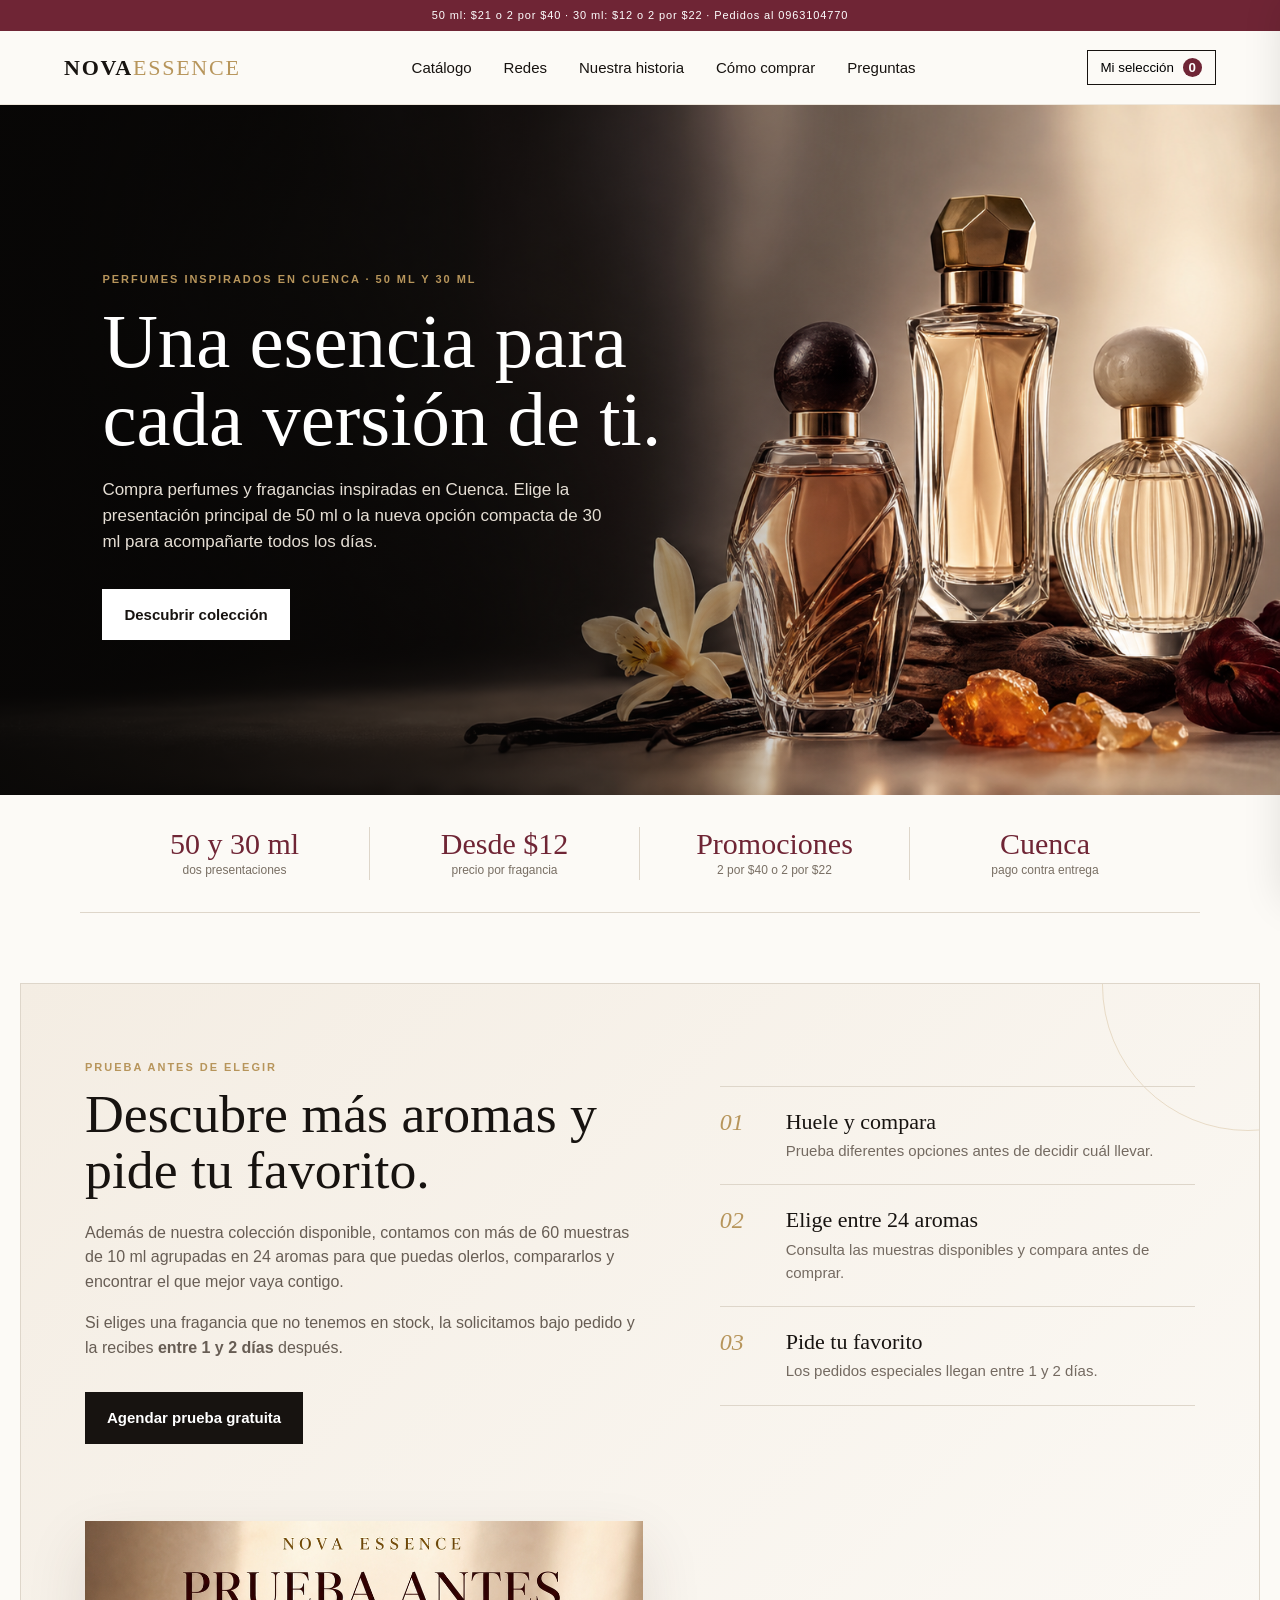
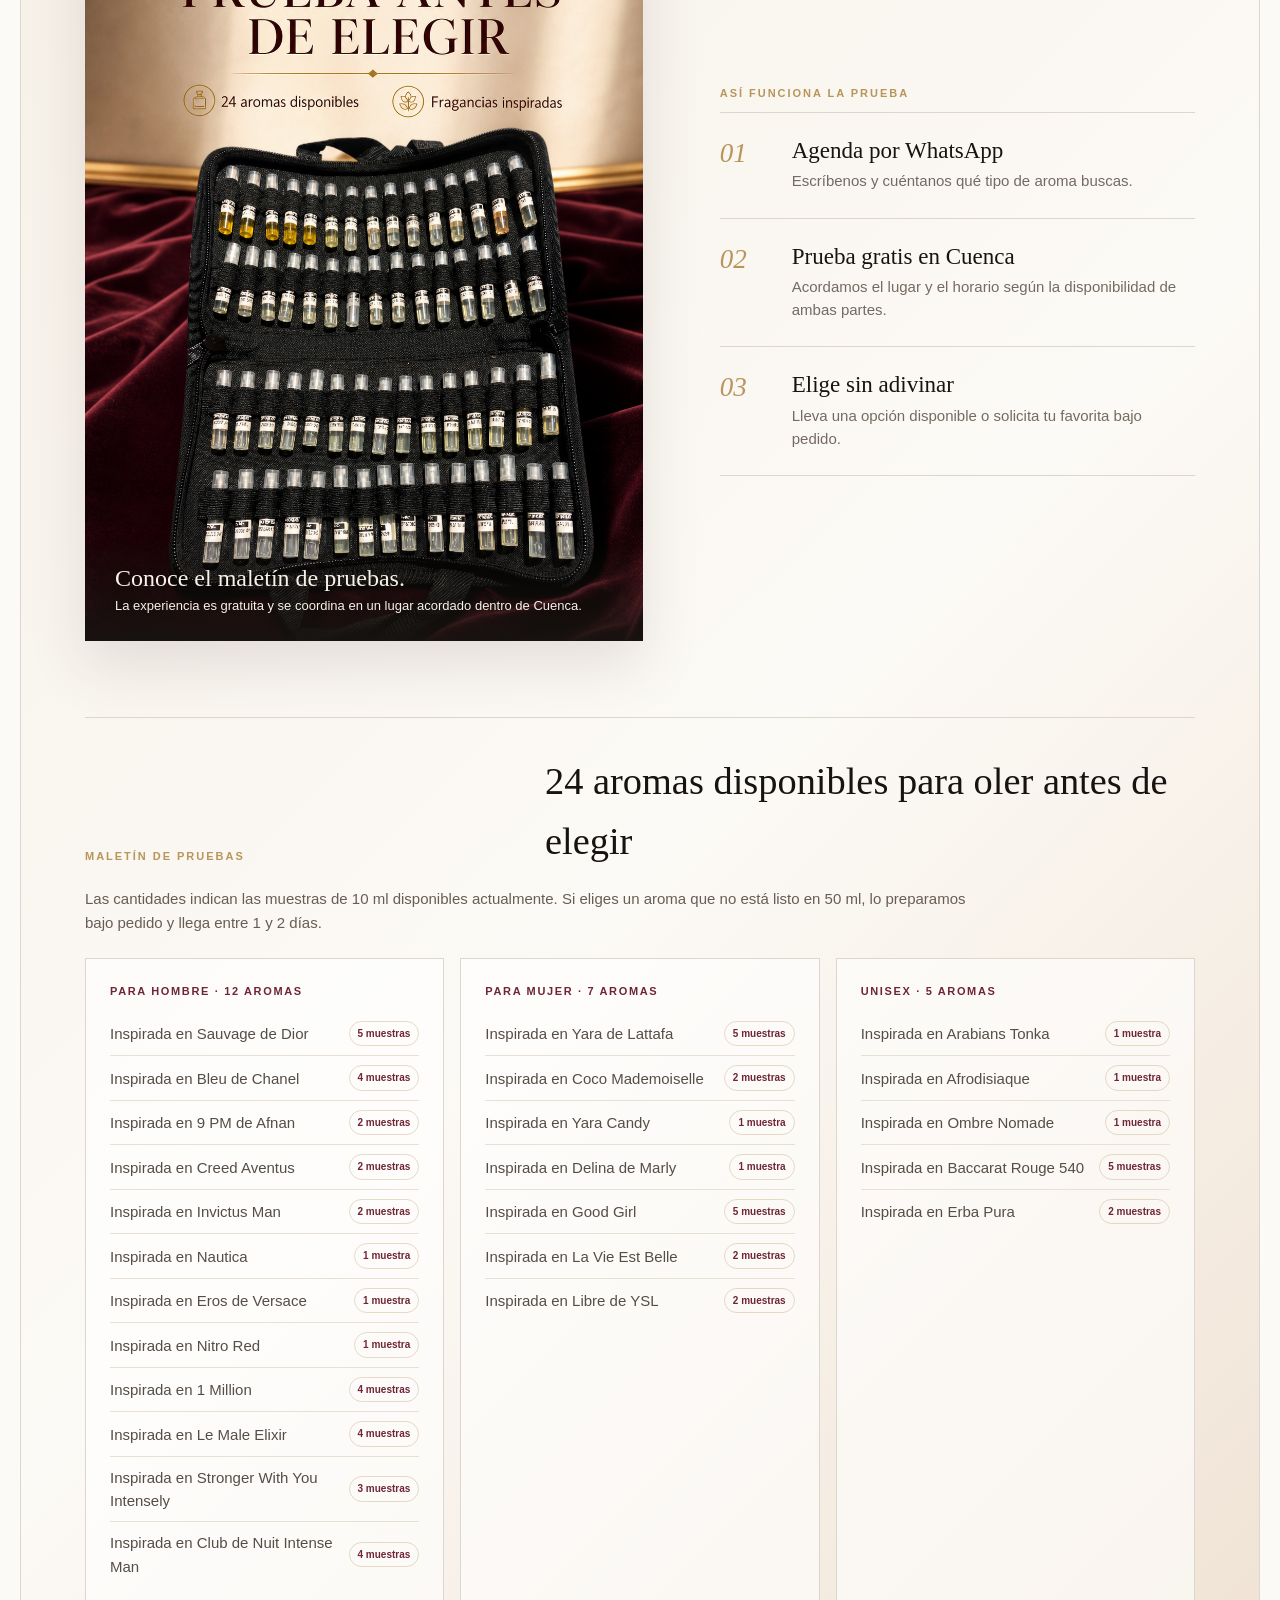
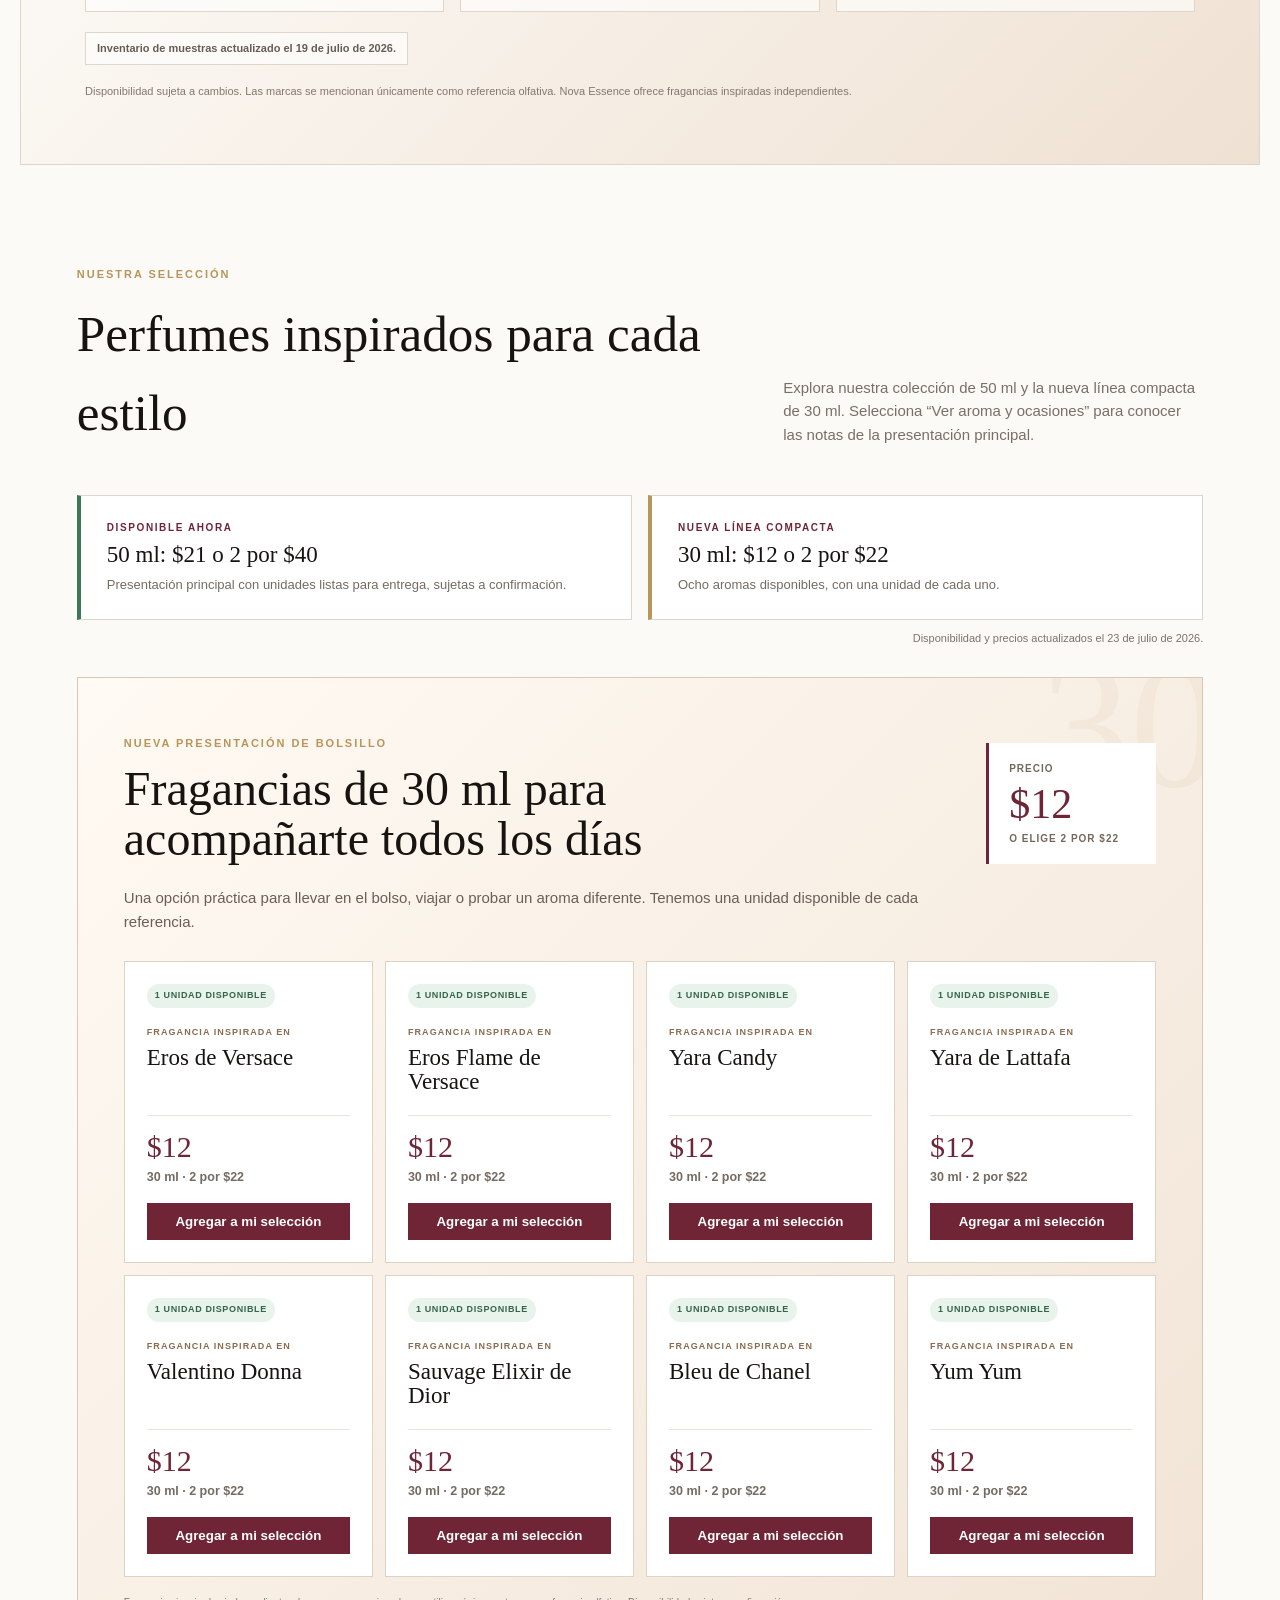
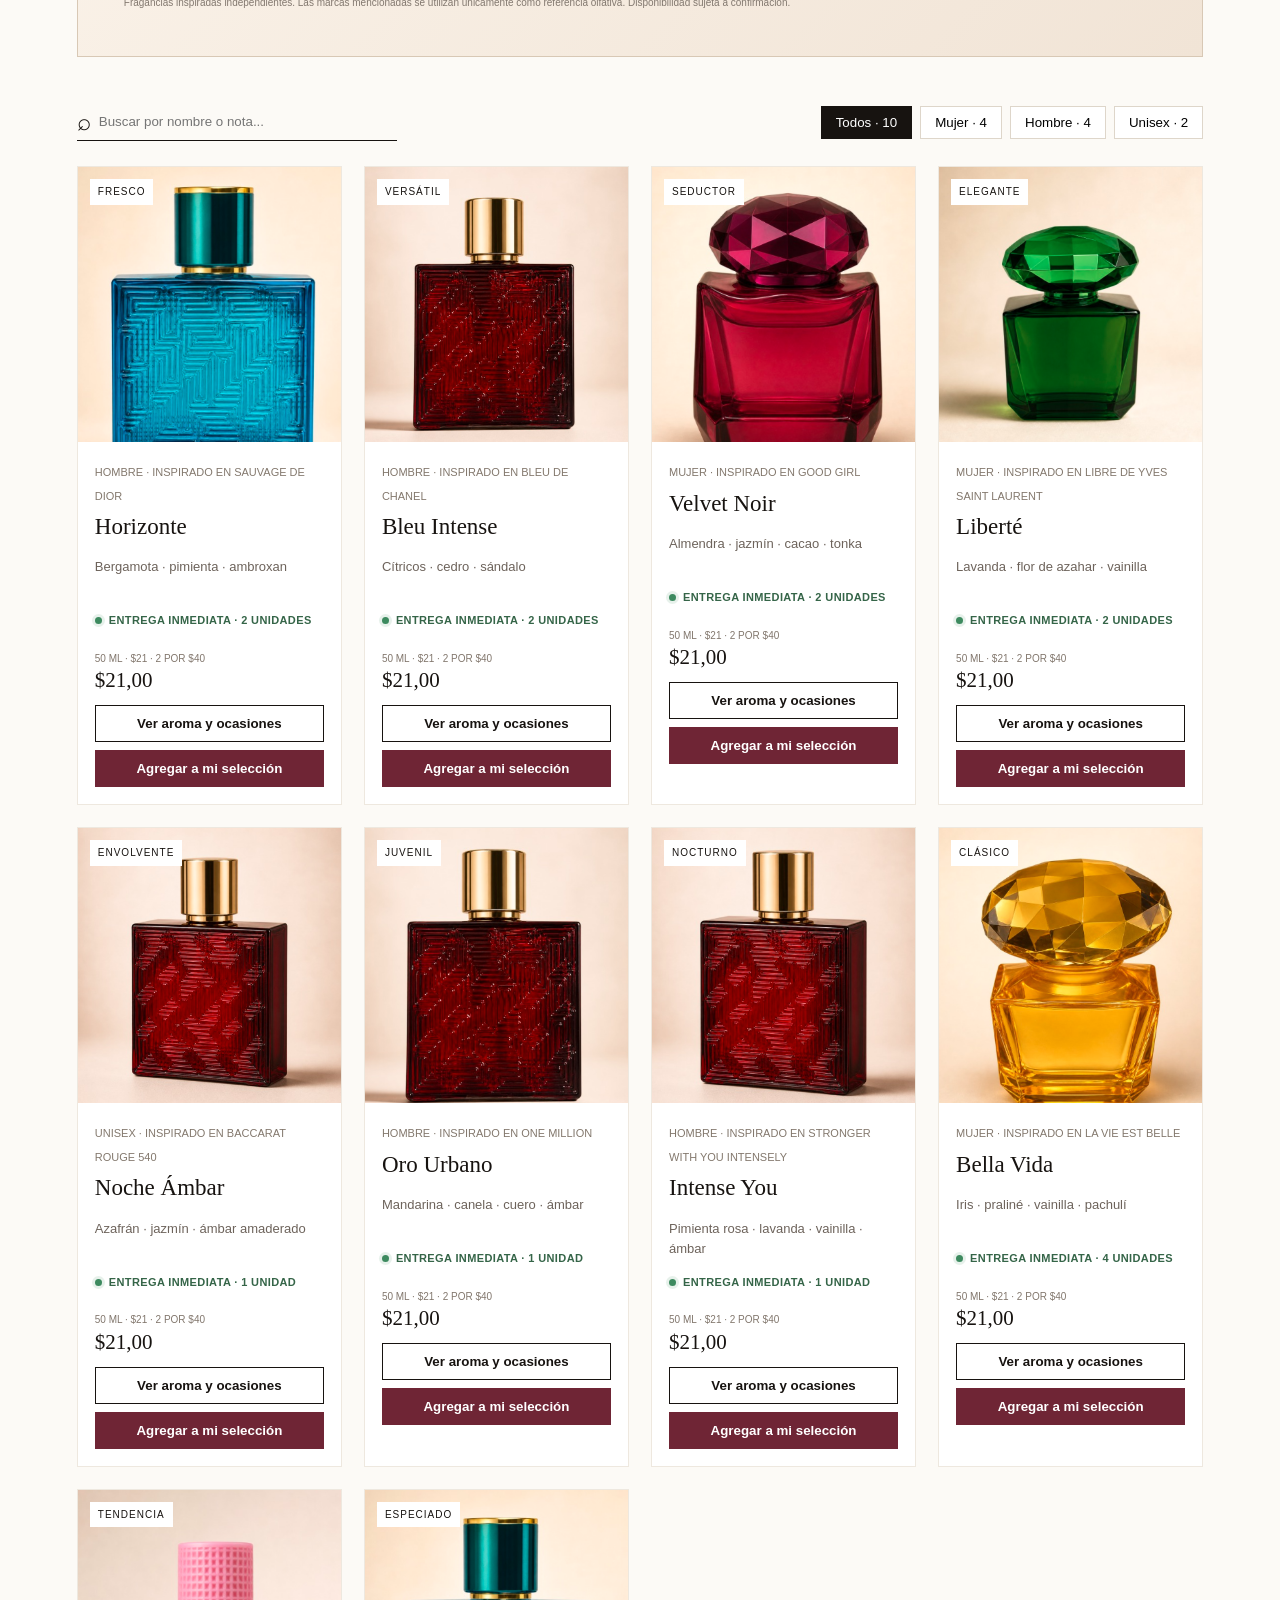
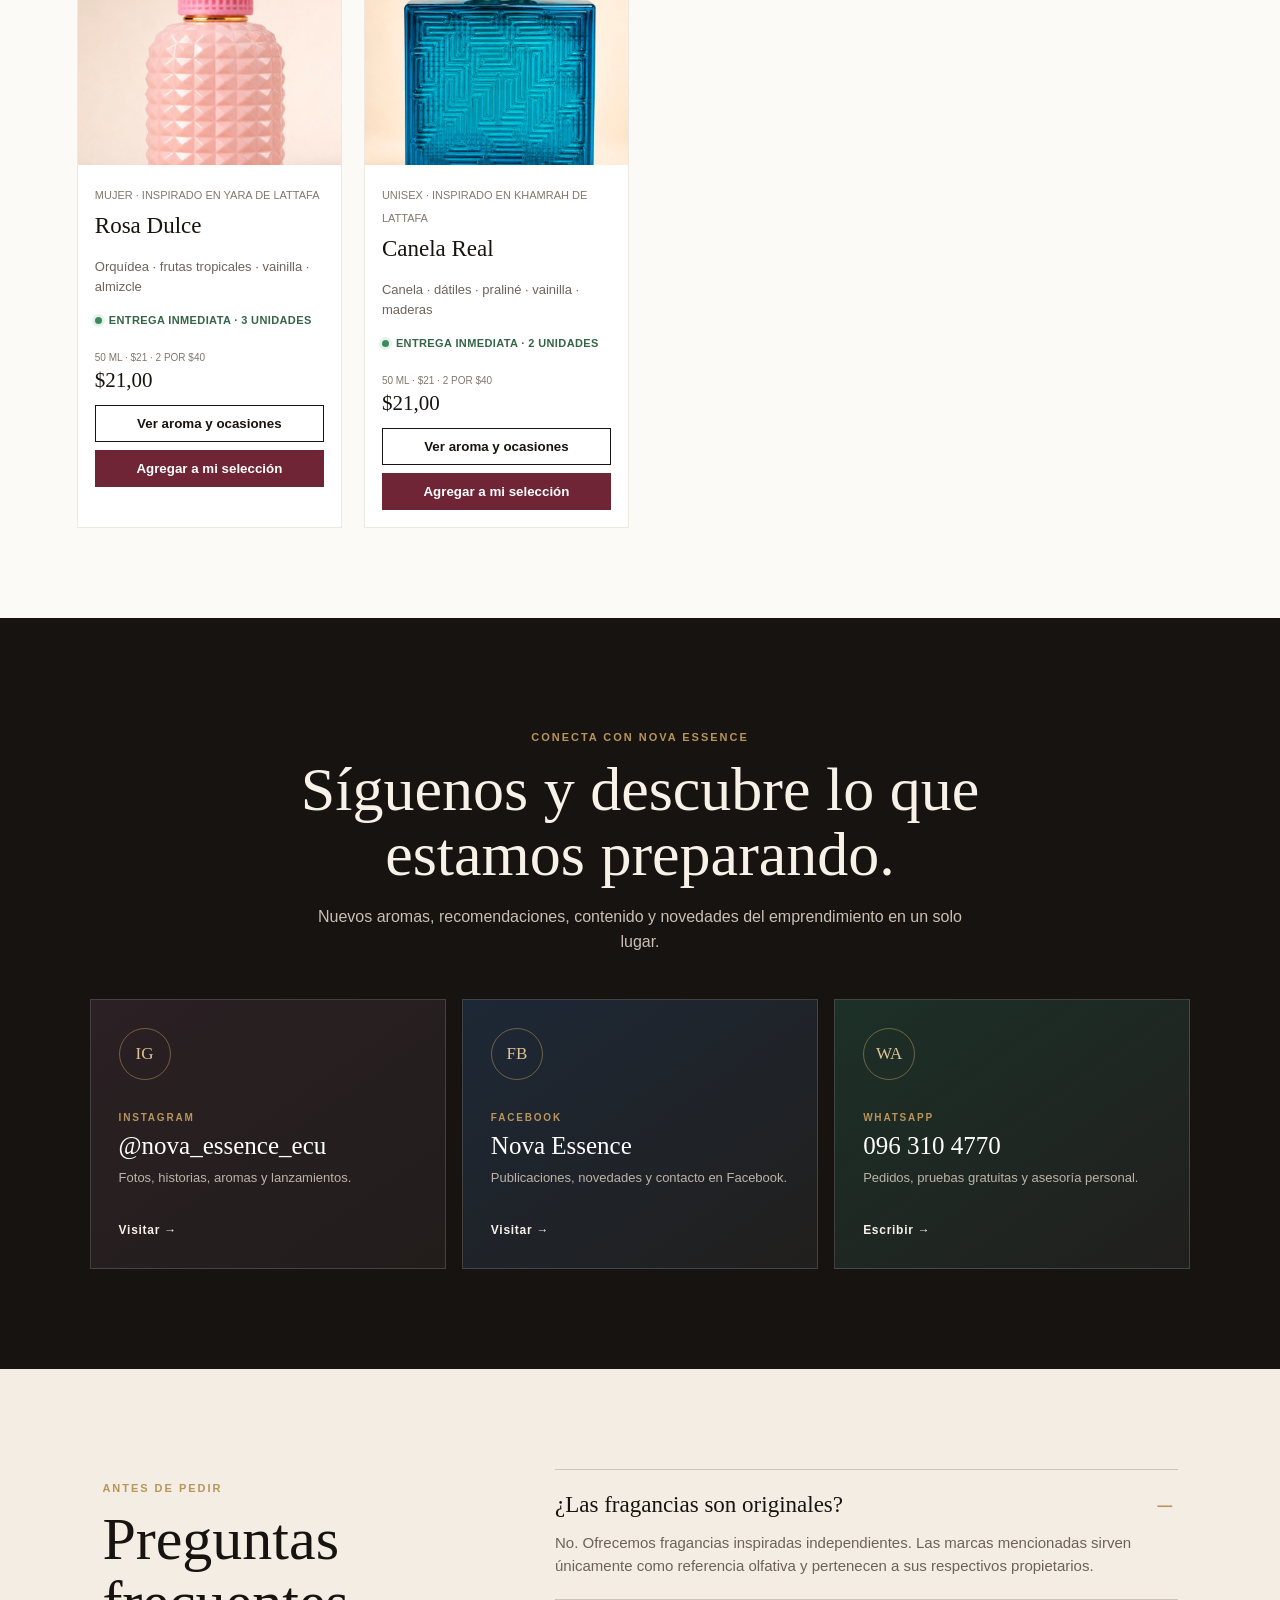
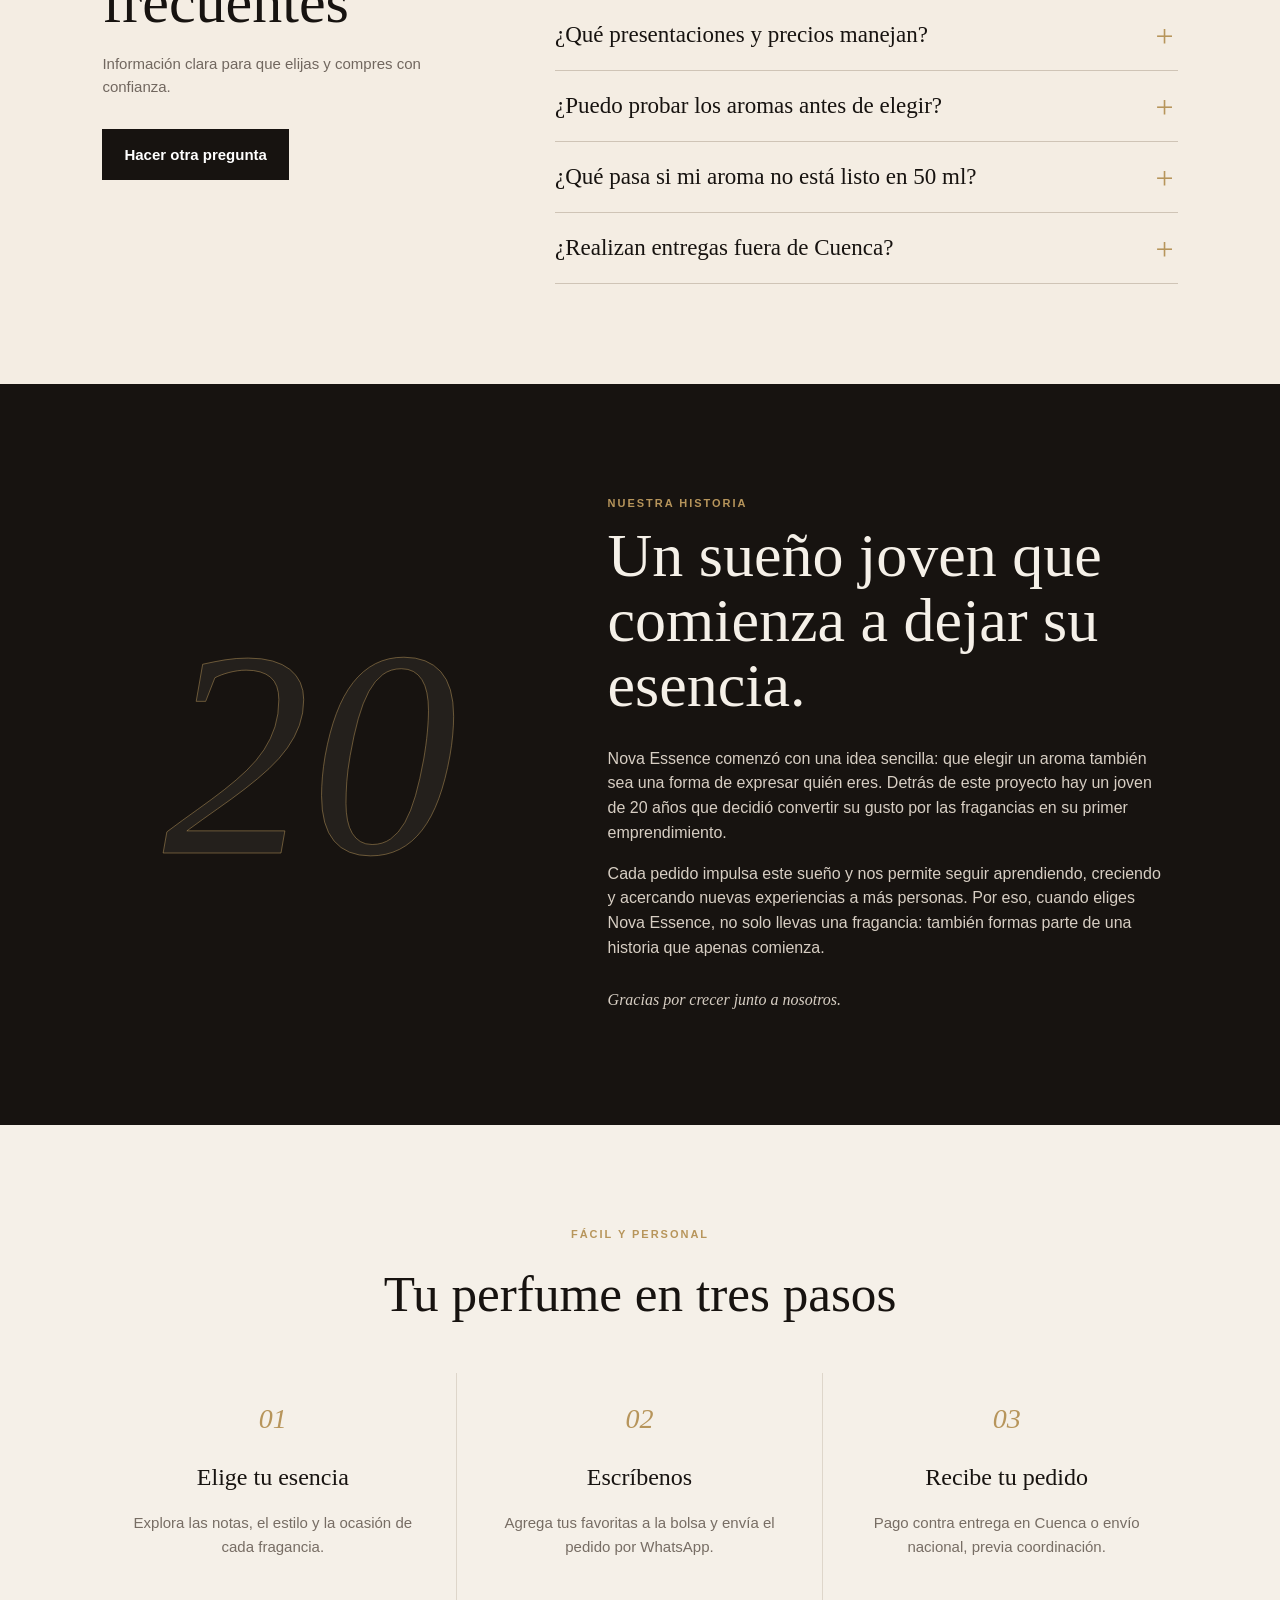
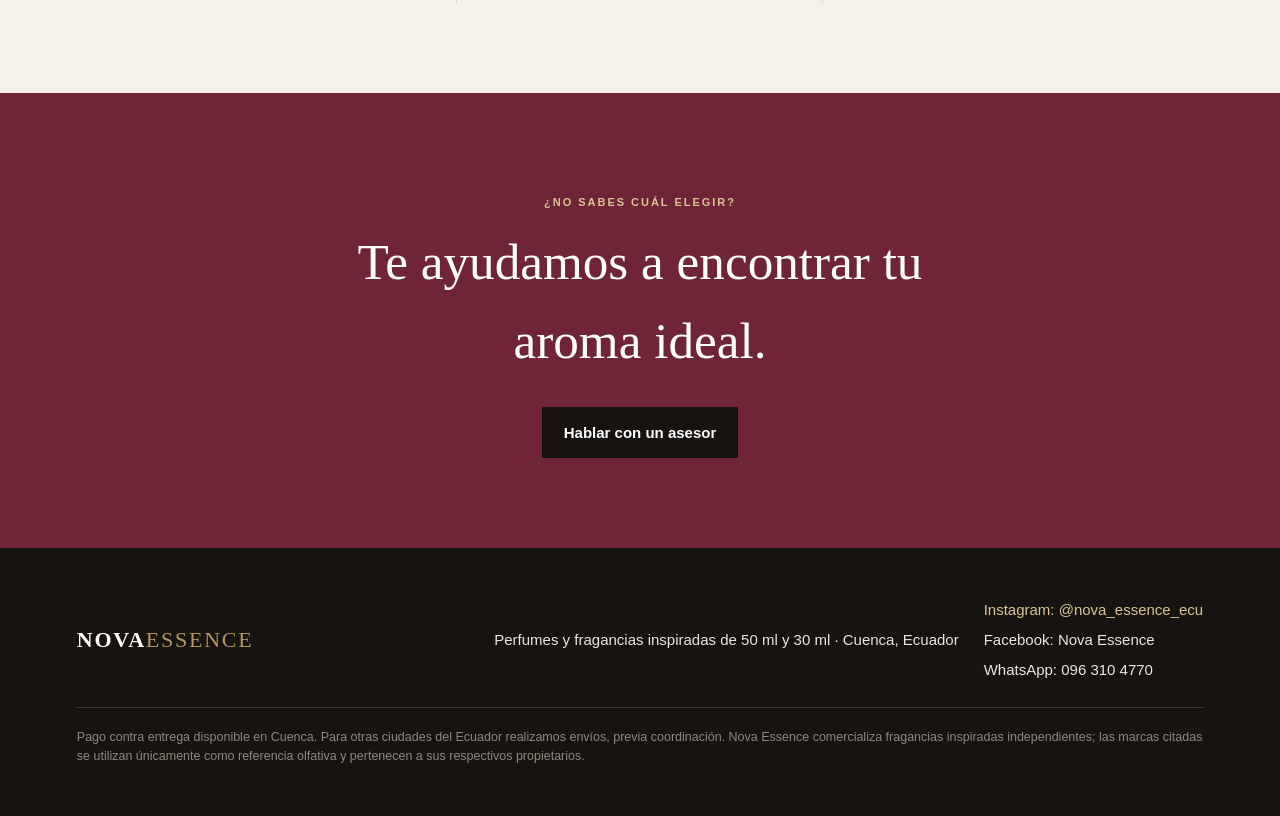
==== commit 0043b1b5: "Agregar presentaciones de 50 ml y 30 ml Actualiza precios y promociones, incorpora ocho fragancias i" ====
--- a/index.html
+++ b/index.html
@@ -76,7 +76,7 @@
     "mainEntity":[
      {"@type":"Question","name":"¿Las fragancias son originales?","acceptedAnswer":{"@type":"Answer","text":"No. Nova Essence ofrece fragancias inspiradas independientes. Las marcas mencionadas se utilizan únicamente como referencia olfativa."}},
      {"@type":"Question","name":"¿Puedo probar los aromas antes de elegir?","acceptedAnswer":{"@type":"Answer","text":"Sí. La prueba es gratuita y puede coordinarse en un lugar acordado dentro de Cuenca, según la disponibilidad de horario del cliente y de Nova Essence. Contamos con más de 60 muestras de 10 ml agrupadas en 24 aromas."}},
-     {"@type":"Question","name":"¿Qué presentaciones y precios manejan?","acceptedAnswer":{"@type":"Answer","text":"Ofrecemos 50 ml por $21 o 2 por $38, y 30 ml por $12 o 2 por $22. Disponibilidad sujeta a confirmación."}},
+     {"@type":"Question","name":"¿Qué presentaciones y precios manejan?","acceptedAnswer":{"@type":"Answer","text":"Ofrecemos 50 ml por $21 o 2 por $40, y 30 ml por $12 o 2 por $22. Disponibilidad sujeta a confirmación."}},
      {"@type":"Question","name":"¿Qué ocurre si el aroma no está disponible en 50 ml?","acceptedAnswer":{"@type":"Answer","text":"Podemos solicitarlo bajo pedido. La entrega estimada es de 1 a 2 días, sujeta a confirmación de disponibilidad."}},
      {"@type":"Question","name":"¿Realizan entregas fuera de Cuenca?","acceptedAnswer":{"@type":"Answer","text":"Sí. En Cuenca contamos con pago contra entrega y para otras ciudades del Ecuador coordinamos el envío por WhatsApp."}}
     ]
@@ -86,7 +86,7 @@
  </script>
 </head>
 <body>
-<div class="announcement">50 ml: $21 o 2 por $38 · 30 ml: $12 o 2 por $22 · Pedidos al 0963104770</div>
+<div class="announcement">50 ml: $21 o 2 por $40 · 30 ml: $12 o 2 por $22 · Pedidos al 0963104770</div>
 <header>
  <a class="logo" href="#inicio">NOVA<span>ESSENCE</span></a>
  <nav aria-label="Navegación principal"><a href="#catalogo">Catálogo</a><a href="#redes">Redes</a><a href="#historia">Nuestra historia</a><a href="#como-funciona">Cómo comprar</a><a href="#preguntas">Preguntas</a></nav>
@@ -105,7 +105,7 @@
  <section class="trust">
   <div><b>50 y 30 ml</b><span>dos presentaciones</span></div>
   <div><b>Desde $12</b><span>precio por fragancia</span></div>
-  <div><b>Promociones</b><span>2 por $38 o 2 por $22</span></div>
+  <div><b>Promociones</b><span>2 por $40 o 2 por $22</span></div>
   <div><b>Cuenca</b><span>pago contra entrega</span></div>
  </section>
  <section class="sampling" aria-labelledby="sampling-title">
@@ -154,7 +154,7 @@
    <p>Explora nuestra colección de 50 ml y la nueva línea compacta de 30 ml. Selecciona “Ver aroma y ocasiones” para conocer las notas de la presentación principal.</p>
   </div>
   <div class="availability-guide" aria-label="Tipos de disponibilidad">
-   <article class="ready"><span>DISPONIBLE AHORA</span><b>50 ml: $21 o 2 por $38</b><p>Presentación principal con unidades listas para entrega, sujetas a confirmación.</p></article>
+   <article class="ready"><span>DISPONIBLE AHORA</span><b>50 ml: $21 o 2 por $40</b><p>Presentación principal con unidades listas para entrega, sujetas a confirmación.</p></article>
    <article class="special"><span>NUEVA LÍNEA COMPACTA</span><b>30 ml: $12 o 2 por $22</b><p>Ocho aromas disponibles, con una unidad de cada uno.</p></article>
   </div>
   <p class="stock-updated">Disponibilidad y precios actualizados el <time datetime="2026-07-23">23 de julio de 2026</time>.</p>
@@ -200,7 +200,7 @@
   </div>
   <div class="faq-list">
    <details open><summary>¿Las fragancias son originales?</summary><p>No. Ofrecemos fragancias inspiradas independientes. Las marcas mencionadas sirven únicamente como referencia olfativa y pertenecen a sus respectivos propietarios.</p></details>
-   <details><summary>¿Qué presentaciones y precios manejan?</summary><p>La presentación de 50 ml cuesta $21 o 2 por $38. La presentación compacta de 30 ml cuesta $12 o 2 por $22.</p></details>
+   <details><summary>¿Qué presentaciones y precios manejan?</summary><p>La presentación de 50 ml cuesta $21 o 2 por $40. La presentación compacta de 30 ml cuesta $12 o 2 por $22.</p></details>
    <details><summary>¿Puedo probar los aromas antes de elegir?</summary><p>Sí. La prueba es gratuita. Podemos coordinarla en un lugar acordado dentro de Cuenca, según tu disponibilidad de horario y la nuestra. Tenemos más de 60 muestras de 10 ml agrupadas en 24 aromas.</p></details>
    <details><summary>¿Qué pasa si mi aroma no está listo en 50 ml?</summary><p>Podemos solicitarlo bajo pedido. La entrega estimada es de 1 a 2 días y se confirma por WhatsApp según disponibilidad.</p></details>
    <details><summary>¿Realizan entregas fuera de Cuenca?</summary><p>En Cuenca contamos con pago contra entrega. Para otras ciudades del Ecuador coordinamos el envío directamente contigo.</p></details>
@@ -240,7 +240,7 @@
 <aside id="cart" class="drawer" aria-hidden="true">
  <div class="drawer-head"><h2>Tu selección</h2><button id="closeCart" type="button" aria-label="Cerrar">×</button></div>
  <div id="cartItems" class="cart-items"></div>
- <div class="drawer-foot"><div><span>Total estimado</span><strong id="cartTotal">$0,00</strong></div><small id="cartPromo" class="cart-promo">Promociones automáticas: 2 de 50 ml por $38 o 2 de 30 ml por $22.</small><button id="checkout" class="button dark full">Pedir por WhatsApp</button><small>Confirmaremos disponibilidad y el tipo de entrega antes del pago.</small></div>
+ <div class="drawer-foot"><div><span>Total estimado</span><strong id="cartTotal">$0,00</strong></div><small id="cartPromo" class="cart-promo">Promociones automáticas: 2 de 50 ml por $40 o 2 de 30 ml por $22.</small><button id="checkout" class="button dark full">Pedir por WhatsApp</button><small>Confirmaremos disponibilidad y el tipo de entrega antes del pago.</small></div>
 </aside>
 <div id="backdrop" class="backdrop"></div>
 <section id="productModal" class="product-modal" aria-hidden="true" aria-labelledby="detailName">
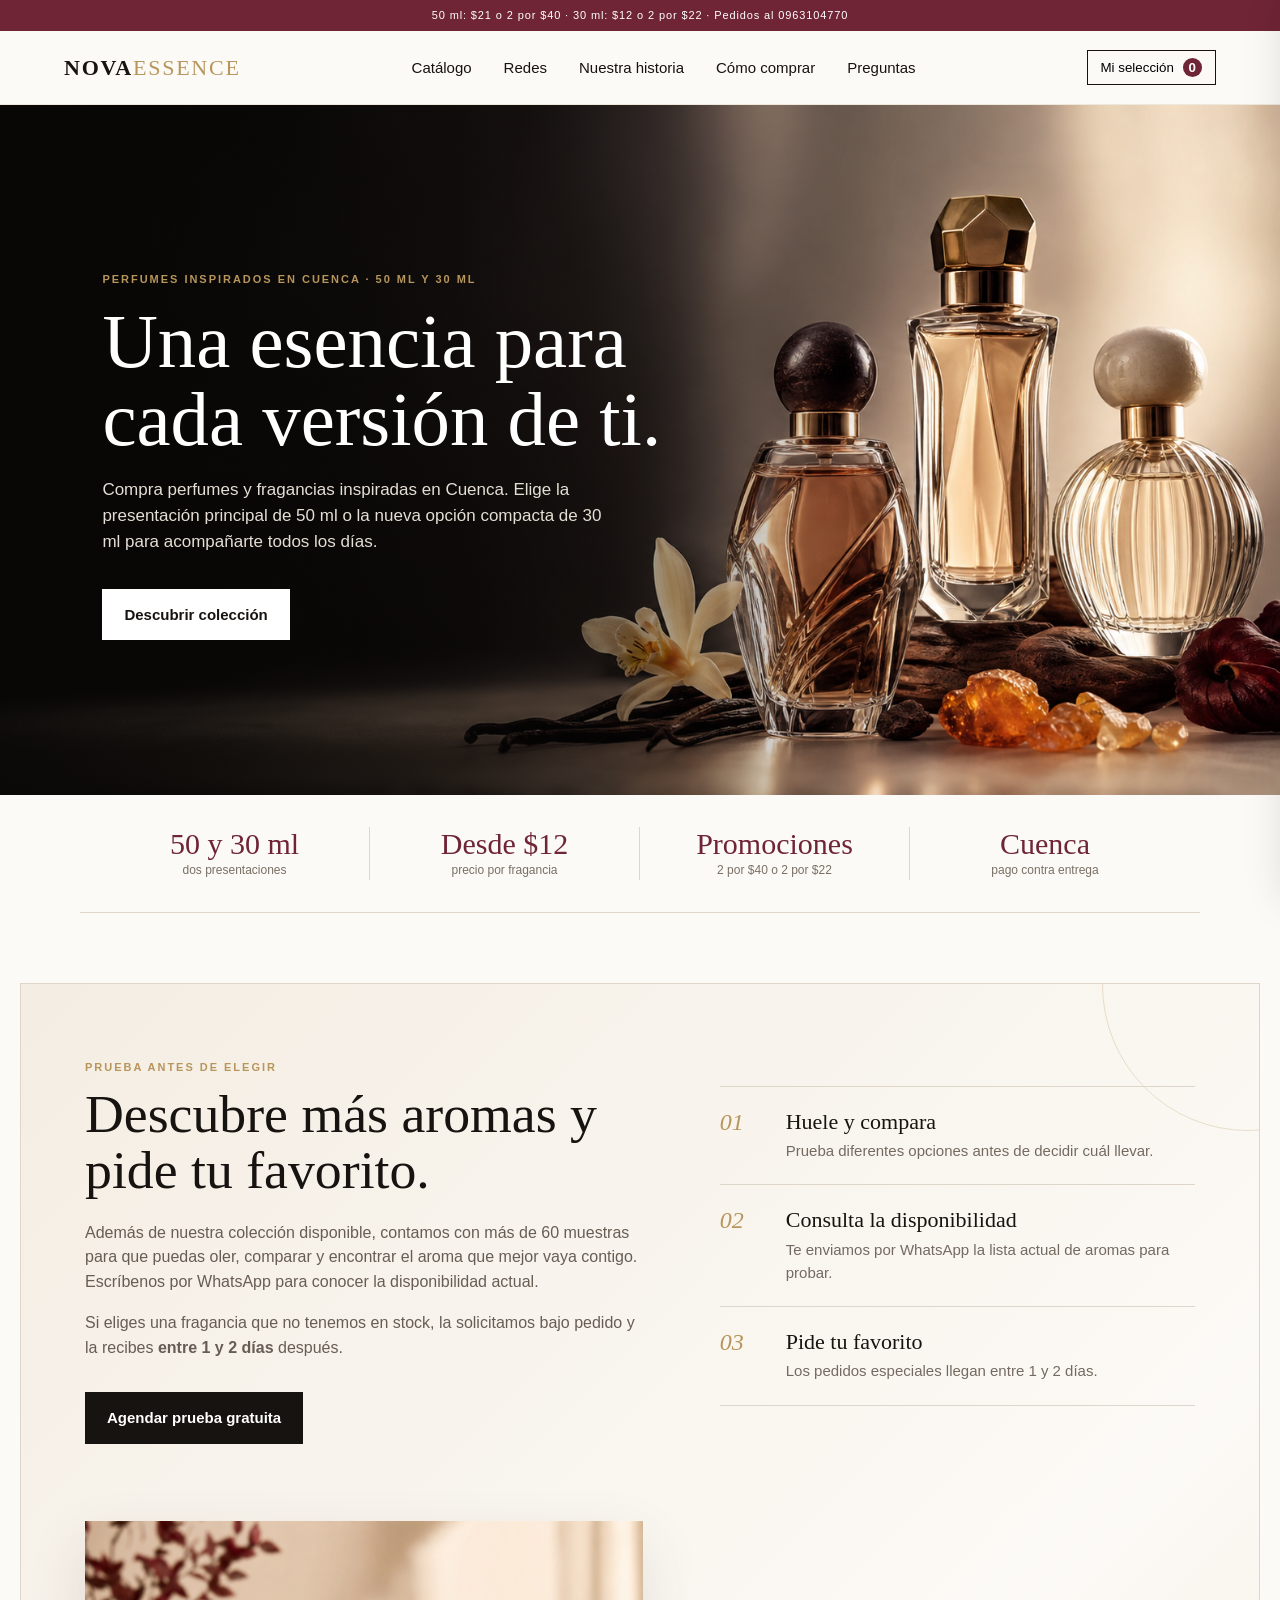
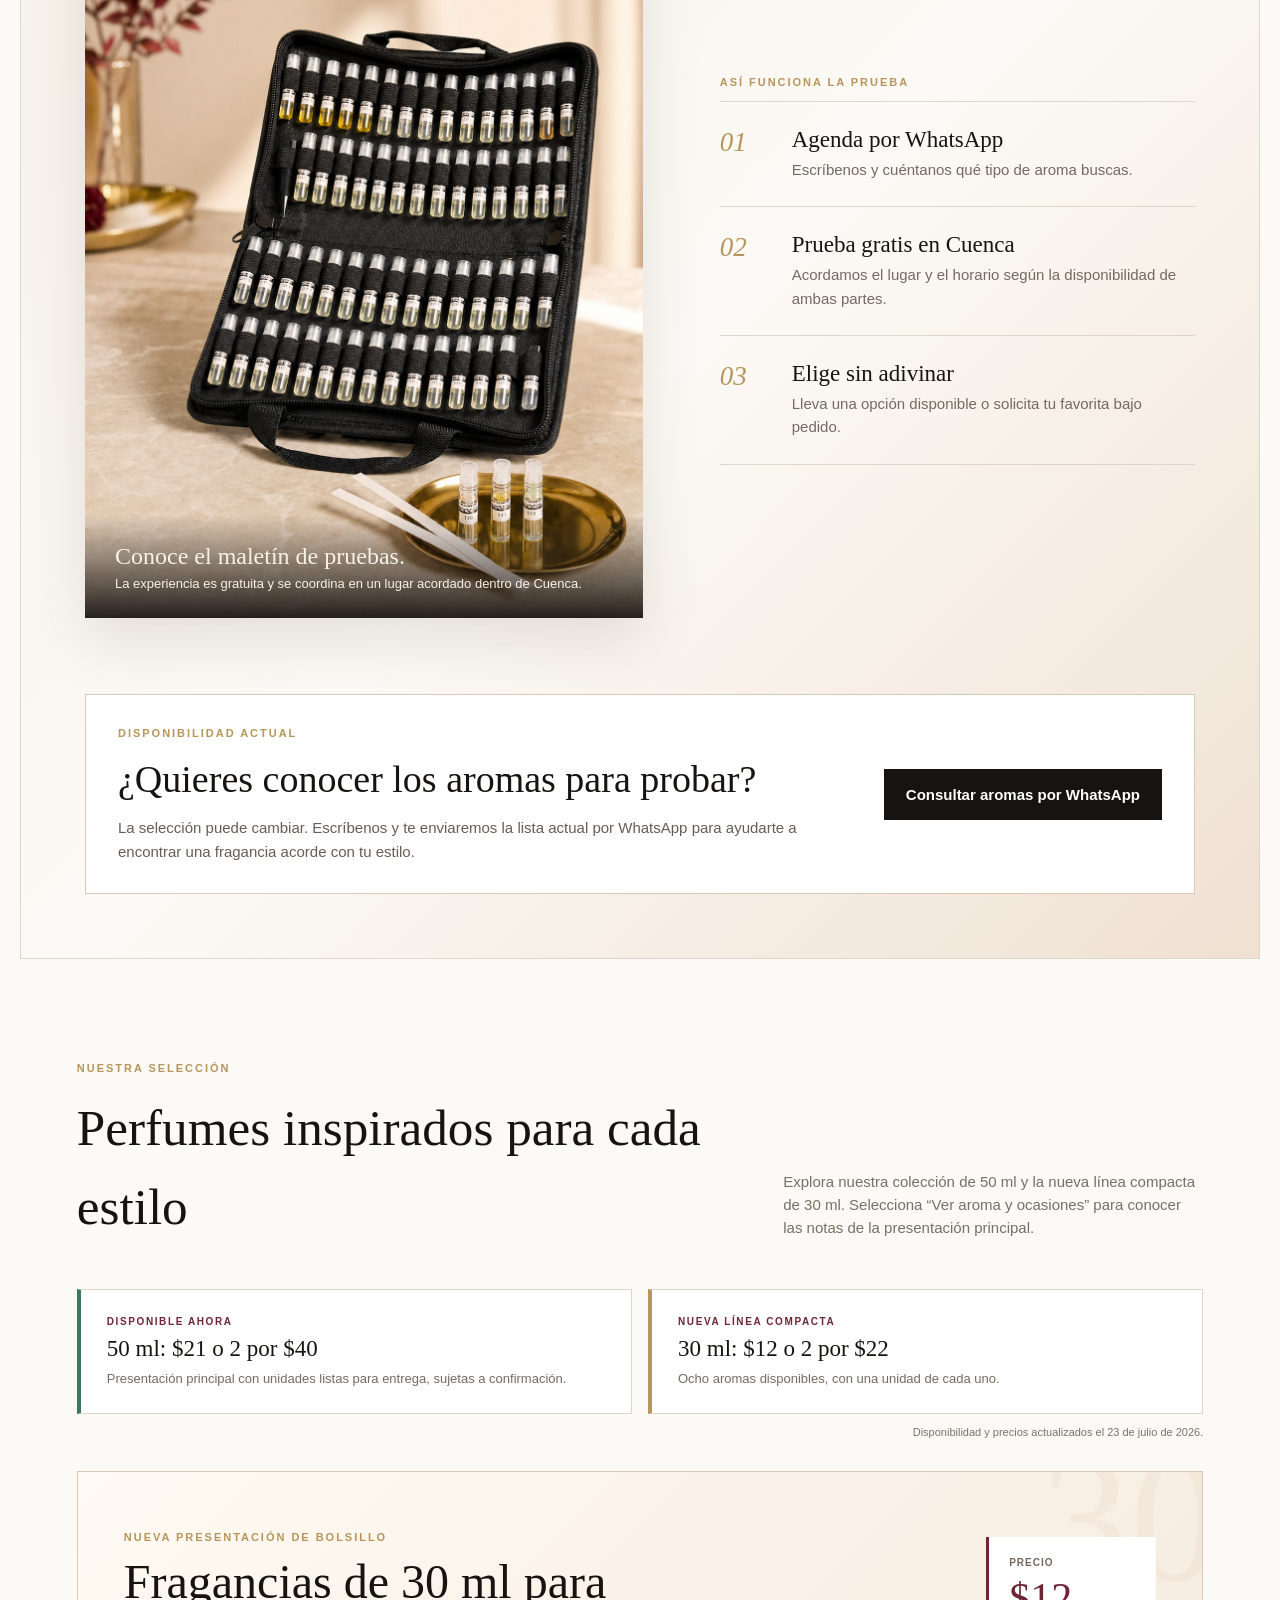
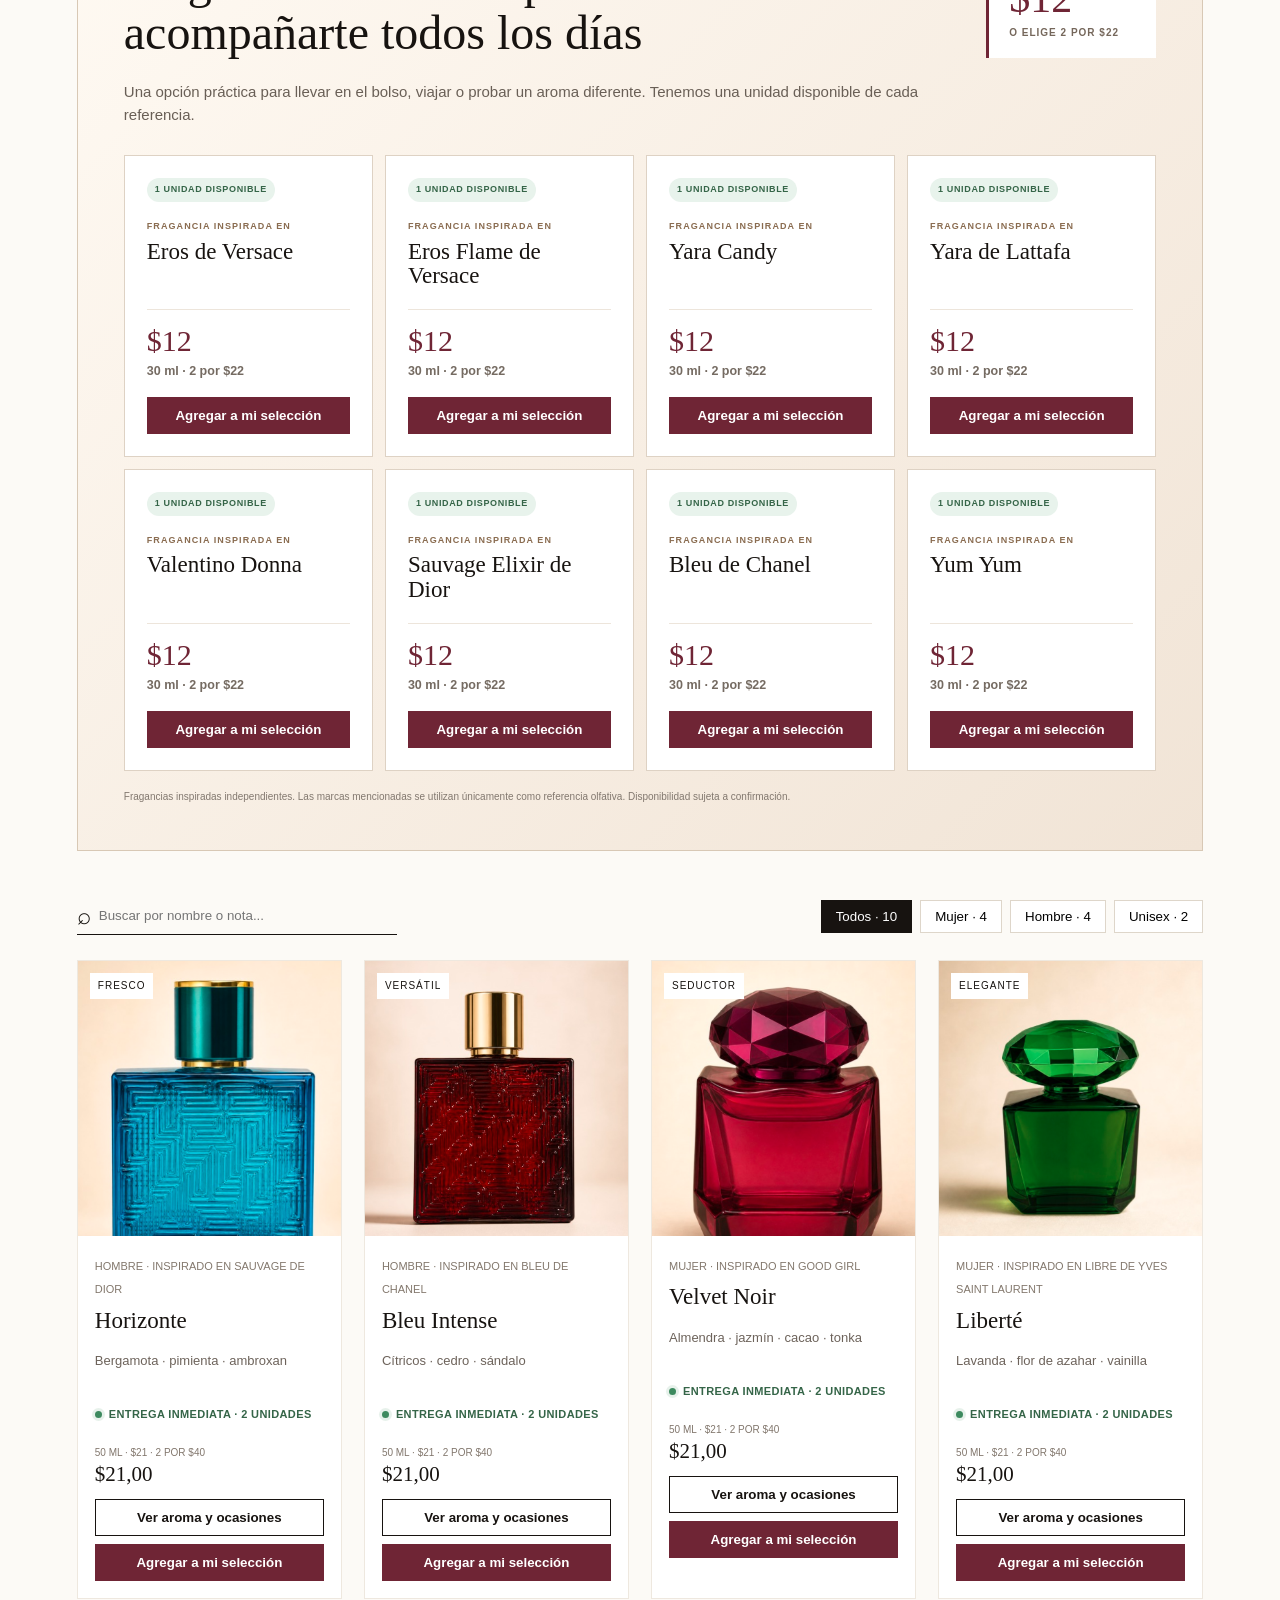
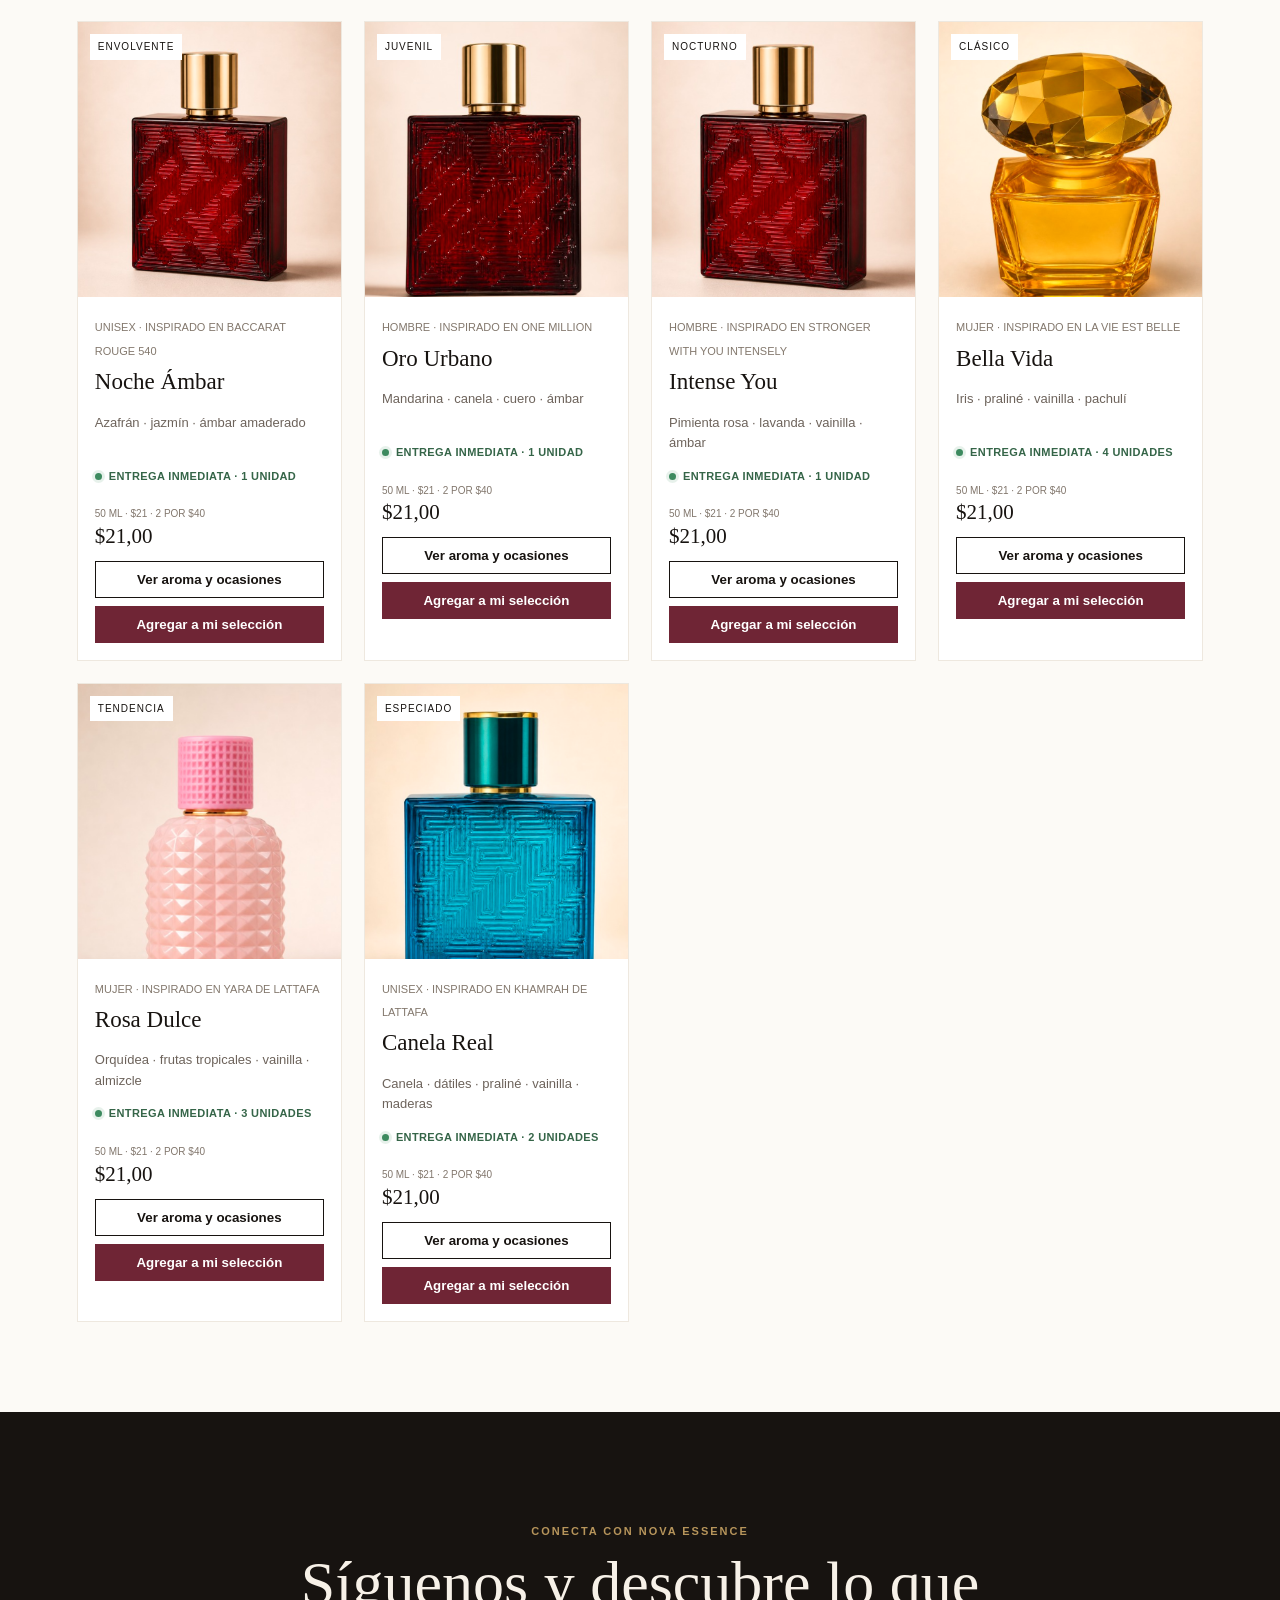
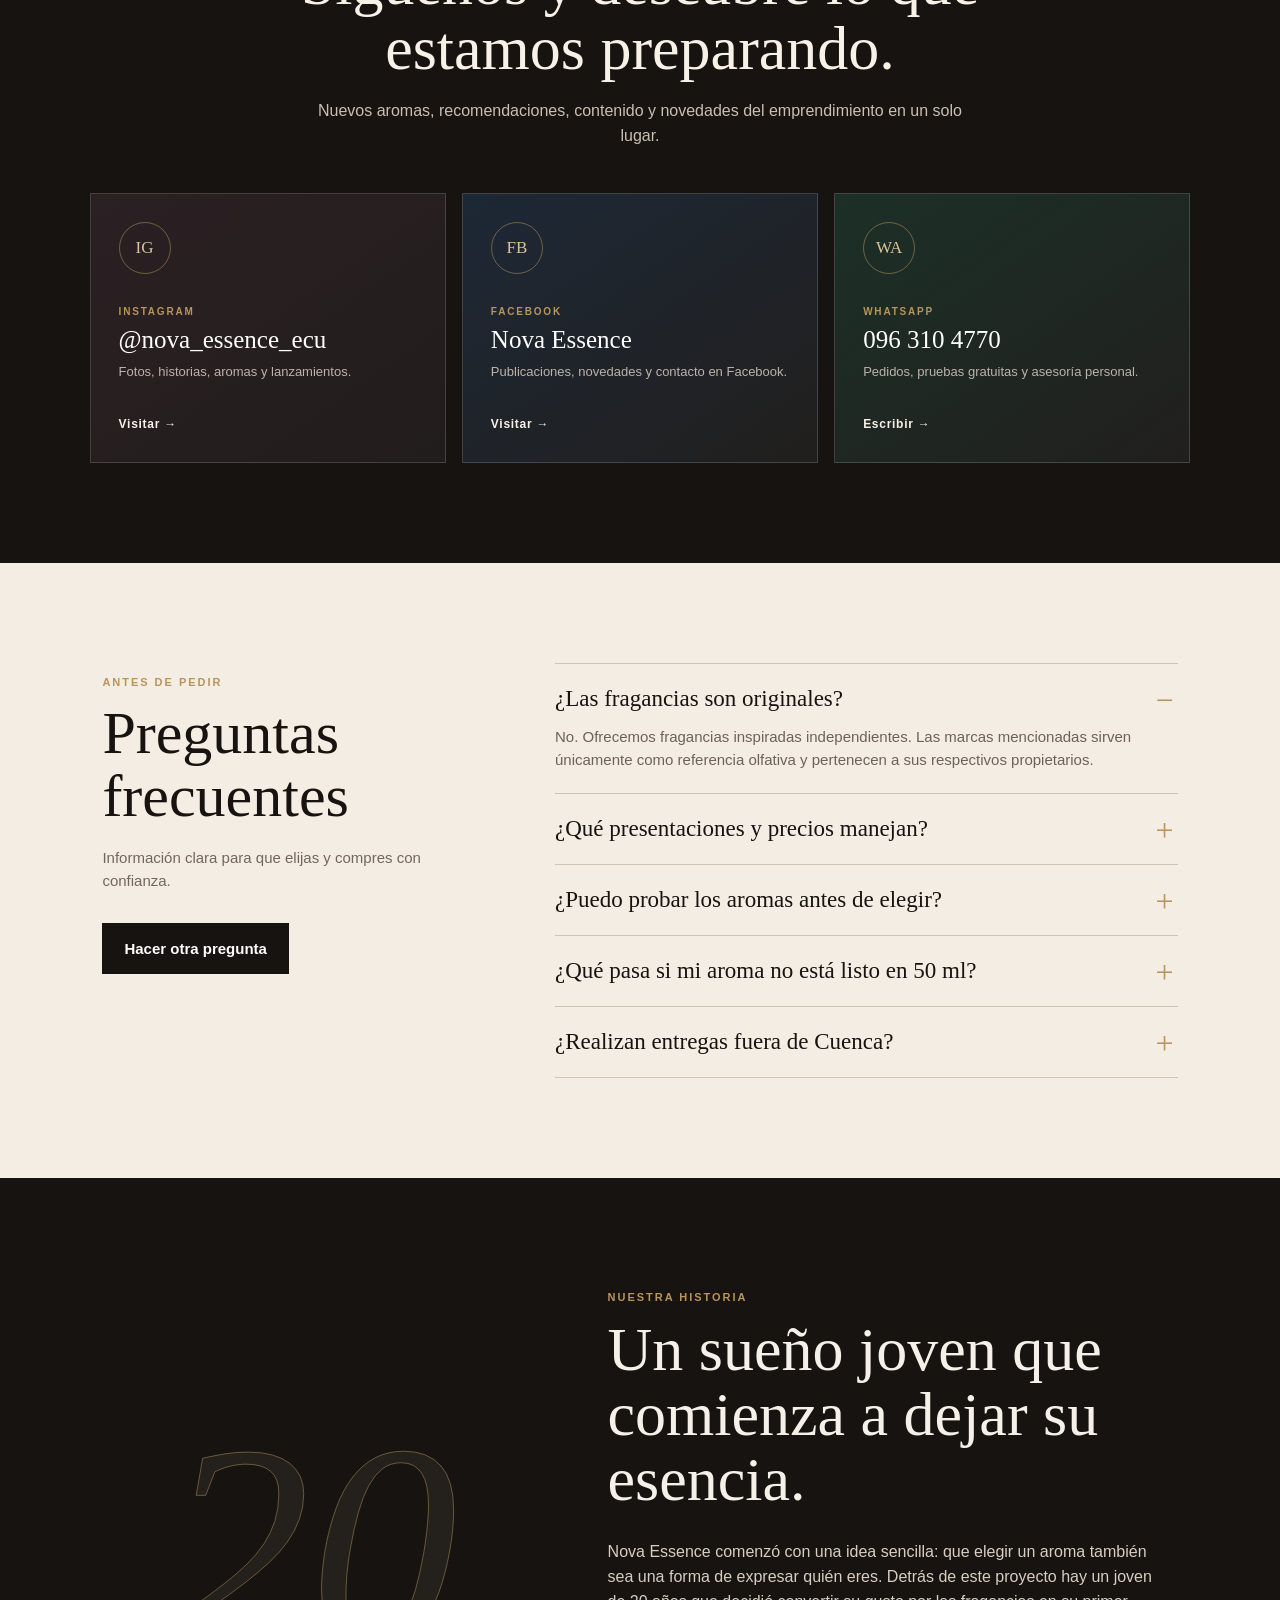
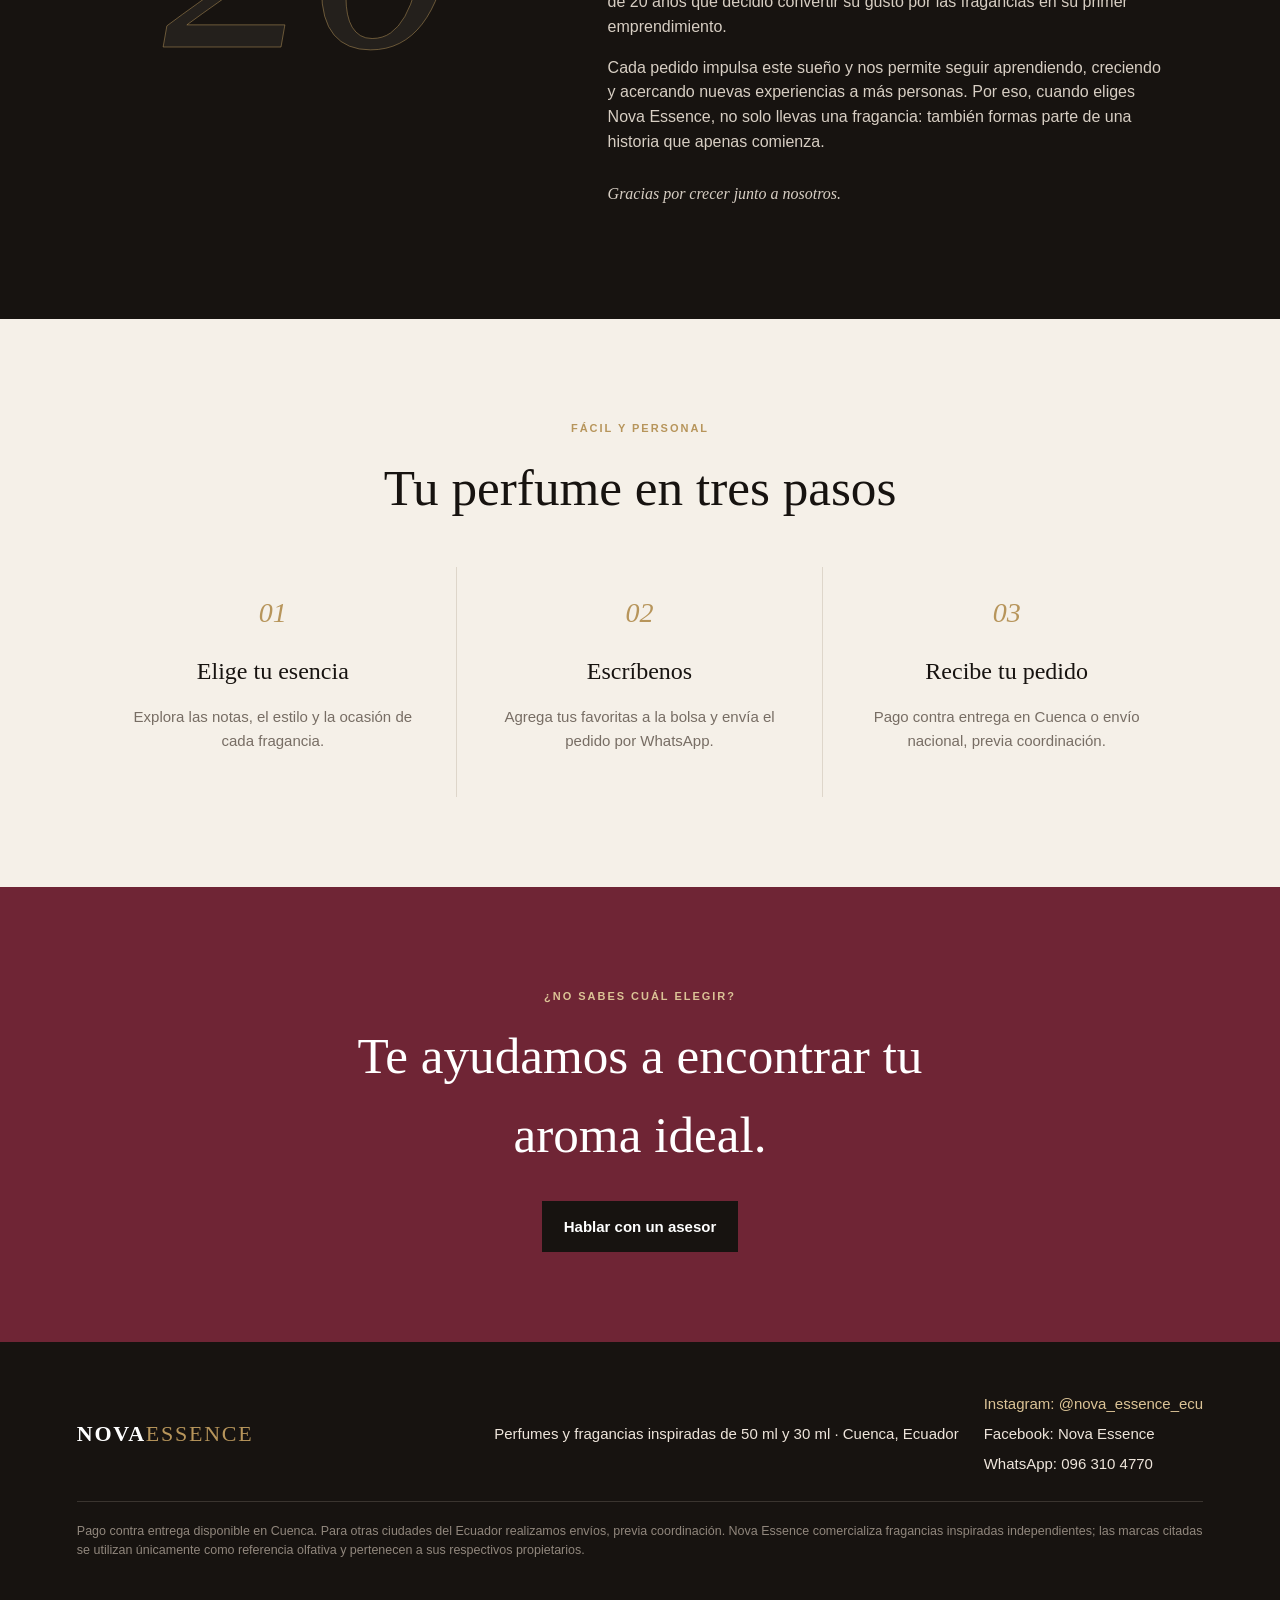
==== commit f72acae6: "Simplificar pruebas y consultas por WhatsApp Retira la lista extensa de aromas, añade una consulta d" ====
--- a/index.html
+++ b/index.html
@@ -75,7 +75,7 @@
     "@id":"https://novaessence.github.io/novaessence/#preguntas",
     "mainEntity":[
      {"@type":"Question","name":"¿Las fragancias son originales?","acceptedAnswer":{"@type":"Answer","text":"No. Nova Essence ofrece fragancias inspiradas independientes. Las marcas mencionadas se utilizan únicamente como referencia olfativa."}},
-     {"@type":"Question","name":"¿Puedo probar los aromas antes de elegir?","acceptedAnswer":{"@type":"Answer","text":"Sí. La prueba es gratuita y puede coordinarse en un lugar acordado dentro de Cuenca, según la disponibilidad de horario del cliente y de Nova Essence. Contamos con más de 60 muestras de 10 ml agrupadas en 24 aromas."}},
+     {"@type":"Question","name":"¿Puedo probar los aromas antes de elegir?","acceptedAnswer":{"@type":"Answer","text":"Sí. La prueba es gratuita y puede coordinarse en un lugar acordado dentro de Cuenca, según la disponibilidad de horario del cliente y de Nova Essence. Consulta por WhatsApp la disponibilidad actual de aromas."}},
      {"@type":"Question","name":"¿Qué presentaciones y precios manejan?","acceptedAnswer":{"@type":"Answer","text":"Ofrecemos 50 ml por $21 o 2 por $40, y 30 ml por $12 o 2 por $22. Disponibilidad sujeta a confirmación."}},
      {"@type":"Question","name":"¿Qué ocurre si el aroma no está disponible en 50 ml?","acceptedAnswer":{"@type":"Answer","text":"Podemos solicitarlo bajo pedido. La entrega estimada es de 1 a 2 días, sujeta a confirmación de disponibilidad."}},
      {"@type":"Question","name":"¿Realizan entregas fuera de Cuenca?","acceptedAnswer":{"@type":"Answer","text":"Sí. En Cuenca contamos con pago contra entrega y para otras ciudades del Ecuador coordinamos el envío por WhatsApp."}}
@@ -112,17 +112,17 @@
   <div class="sampling-copy">
    <p class="overline">PRUEBA ANTES DE ELEGIR</p>
    <h2 id="sampling-title">Descubre más aromas y pide tu favorito.</h2>
-   <p>Además de nuestra colección disponible, contamos con más de 60 muestras de 10 ml agrupadas en 24 aromas para que puedas olerlos, compararlos y encontrar el que mejor vaya contigo.</p>
+   <p>Además de nuestra colección disponible, contamos con más de 60 muestras para que puedas oler, comparar y encontrar el aroma que mejor vaya contigo. Escríbenos por WhatsApp para conocer la disponibilidad actual.</p>
    <p>Si eliges una fragancia que no tenemos en stock, la solicitamos bajo pedido y la recibes <strong>entre 1 y 2 días</strong> después.</p>
    <a class="button dark" href="https://wa.me/593963104770?text=Hola%20Nova%20Essence%2C%20quiero%20agendar%20una%20prueba%20gratuita%20de%20aromas%20en%20Cuenca." target="_blank" rel="noopener">Agendar prueba gratuita</a>
   </div>
   <div class="sampling-highlights" aria-label="Beneficios de las muestras y pedidos especiales">
    <article><span>01</span><div><b>Huele y compara</b><p>Prueba diferentes opciones antes de decidir cuál llevar.</p></div></article>
-   <article><span>02</span><div><b>Elige entre 24 aromas</b><p>Consulta las muestras disponibles y compara antes de comprar.</p></div></article>
+   <article><span>02</span><div><b>Consulta la disponibilidad</b><p>Te enviamos por WhatsApp la lista actual de aromas para probar.</p></div></article>
    <article><span>03</span><div><b>Pide tu favorito</b><p>Los pedidos especiales llegan entre 1 y 2 días.</p></div></article>
   </div>
   <figure class="sampling-visual">
-   <img src="assets/maletin-pruebas-nova-essence.png" alt="Maletín Nova Essence con más de 60 muestras de fragancias inspiradas para probar en Cuenca" loading="lazy">
+   <img src="assets/maletin-pruebas-profesional-v2.png" alt="Maletín Nova Essence presentado profesionalmente con más de 60 muestras de fragancias inspiradas para probar en Cuenca" loading="lazy">
    <figcaption><strong>Conoce el maletín de pruebas.</strong> La experiencia es gratuita y se coordina en un lugar acordado dentro de Cuenca.</figcaption>
   </figure>
   <div class="testing-process" aria-label="Cómo funciona la prueba de aromas">
@@ -133,19 +133,9 @@
     <article><span>03</span><div><b>Elige sin adivinar</b><p>Lleva una opción disponible o solicita tu favorita bajo pedido.</p></div></article>
    </div>
   </div>
-  <div class="available-aromas">
-   <div class="available-aromas-head">
-    <p class="overline">MALETÍN DE PRUEBAS</p>
-    <h3>24 aromas disponibles para oler antes de elegir</h3>
-   </div>
-   <p class="aroma-intro">Las cantidades indican las muestras de 10 ml disponibles actualmente. Si eliges un aroma que no está listo en 50 ml, lo preparamos bajo pedido y llega entre 1 y 2 días.</p>
-   <div class="aroma-groups">
-    <article><span>PARA HOMBRE · 12 AROMAS</span><ul><li><span class="aroma-name">Inspirada en Sauvage de Dior</span><span class="tester-count">5 muestras</span></li><li><span class="aroma-name">Inspirada en Bleu de Chanel</span><span class="tester-count">4 muestras</span></li><li><span class="aroma-name">Inspirada en 9 PM de Afnan</span><span class="tester-count">2 muestras</span></li><li><span class="aroma-name">Inspirada en Creed Aventus</span><span class="tester-count">2 muestras</span></li><li><span class="aroma-name">Inspirada en Invictus Man</span><span class="tester-count">2 muestras</span></li><li><span class="aroma-name">Inspirada en Nautica</span><span class="tester-count">1 muestra</span></li><li><span class="aroma-name">Inspirada en Eros de Versace</span><span class="tester-count">1 muestra</span></li><li><span class="aroma-name">Inspirada en Nitro Red</span><span class="tester-count">1 muestra</span></li><li><span class="aroma-name">Inspirada en 1 Million</span><span class="tester-count">4 muestras</span></li><li><span class="aroma-name">Inspirada en Le Male Elixir</span><span class="tester-count">4 muestras</span></li><li><span class="aroma-name">Inspirada en Stronger With You Intensely</span><span class="tester-count">3 muestras</span></li><li><span class="aroma-name">Inspirada en Club de Nuit Intense Man</span><span class="tester-count">4 muestras</span></li></ul></article>
-    <article><span>PARA MUJER · 7 AROMAS</span><ul><li><span class="aroma-name">Inspirada en Yara de Lattafa</span><span class="tester-count">5 muestras</span></li><li><span class="aroma-name">Inspirada en Coco Mademoiselle</span><span class="tester-count">2 muestras</span></li><li><span class="aroma-name">Inspirada en Yara Candy</span><span class="tester-count">1 muestra</span></li><li><span class="aroma-name">Inspirada en Delina de Marly</span><span class="tester-count">1 muestra</span></li><li><span class="aroma-name">Inspirada en Good Girl</span><span class="tester-count">5 muestras</span></li><li><span class="aroma-name">Inspirada en La Vie Est Belle</span><span class="tester-count">2 muestras</span></li><li><span class="aroma-name">Inspirada en Libre de YSL</span><span class="tester-count">2 muestras</span></li></ul></article>
-    <article><span>UNISEX · 5 AROMAS</span><ul><li><span class="aroma-name">Inspirada en Arabians Tonka</span><span class="tester-count">1 muestra</span></li><li><span class="aroma-name">Inspirada en Afrodisiaque</span><span class="tester-count">1 muestra</span></li><li><span class="aroma-name">Inspirada en Ombre Nomade</span><span class="tester-count">1 muestra</span></li><li><span class="aroma-name">Inspirada en Baccarat Rouge 540</span><span class="tester-count">5 muestras</span></li><li><span class="aroma-name">Inspirada en Erba Pura</span><span class="tester-count">2 muestras</span></li></ul></article>
-   </div>
-   <p class="inventory-date">Inventario de muestras actualizado el <time datetime="2026-07-19">19 de julio de 2026</time>.</p>
-   <p class="aroma-disclaimer">Disponibilidad sujeta a cambios. Las marcas se mencionan únicamente como referencia olfativa. Nova Essence ofrece fragancias inspiradas independientes.</p>
+  <div class="aroma-inquiry">
+   <div><p class="overline">DISPONIBILIDAD ACTUAL</p><h3>¿Quieres conocer los aromas para probar?</h3><p>La selección puede cambiar. Escríbenos y te enviaremos la lista actual por WhatsApp para ayudarte a encontrar una fragancia acorde con tu estilo.</p></div>
+   <a class="button dark" href="https://wa.me/593963104770?text=Hola%20Nova%20Essence%2C%20quiero%20conocer%20los%20aromas%20disponibles%20para%20prueba." target="_blank" rel="noopener">Consultar aromas por WhatsApp</a>
   </div>
  </section>
  <section id="catalogo" class="catalog">
@@ -201,7 +191,7 @@
   <div class="faq-list">
    <details open><summary>¿Las fragancias son originales?</summary><p>No. Ofrecemos fragancias inspiradas independientes. Las marcas mencionadas sirven únicamente como referencia olfativa y pertenecen a sus respectivos propietarios.</p></details>
    <details><summary>¿Qué presentaciones y precios manejan?</summary><p>La presentación de 50 ml cuesta $21 o 2 por $40. La presentación compacta de 30 ml cuesta $12 o 2 por $22.</p></details>
-   <details><summary>¿Puedo probar los aromas antes de elegir?</summary><p>Sí. La prueba es gratuita. Podemos coordinarla en un lugar acordado dentro de Cuenca, según tu disponibilidad de horario y la nuestra. Tenemos más de 60 muestras de 10 ml agrupadas en 24 aromas.</p></details>
+   <details><summary>¿Puedo probar los aromas antes de elegir?</summary><p>Sí. La prueba es gratuita. Podemos coordinarla en un lugar acordado dentro de Cuenca, según tu disponibilidad de horario y la nuestra. Escríbenos por WhatsApp para conocer los aromas disponibles.</p></details>
    <details><summary>¿Qué pasa si mi aroma no está listo en 50 ml?</summary><p>Podemos solicitarlo bajo pedido. La entrega estimada es de 1 a 2 días y se confirma por WhatsApp según disponibilidad.</p></details>
    <details><summary>¿Realizan entregas fuera de Cuenca?</summary><p>En Cuenca contamos con pago contra entrega. Para otras ciudades del Ecuador coordinamos el envío directamente contigo.</p></details>
   </div>
--- a/enhancements.css
+++ b/enhancements.css
@@ -20,6 +20,11 @@
 .testing-process-grid span{font:italic 27px Georgia,serif;color:var(--gold)}
 .testing-process-grid b{font:23px Georgia,serif}
 .testing-process-grid p{margin:5px 0 0;color:#746a61}
+.aroma-inquiry{grid-column:1/-1;position:relative;z-index:1;display:grid;grid-template-columns:minmax(0,1fr) auto;align-items:center;gap:34px;padding:30px 32px;border:1px solid #d8c8b5;background:#fff}
+.aroma-inquiry .overline{margin:0 0 7px}
+.aroma-inquiry h3{font-size:clamp(26px,3vw,38px);margin:0 0 8px}
+.aroma-inquiry p:not(.overline){max-width:760px;margin:0;color:#675d54}
+.aroma-inquiry .button{margin:0;white-space:nowrap}
 .available-aromas{grid-column:1/-1;position:relative;z-index:1;border-top:1px solid var(--line);padding-top:34px}
 .available-aromas-head{display:flex;align-items:end;justify-content:space-between;gap:30px;margin-bottom:24px}
 .available-aromas-head p{margin:0 0 6px}
@@ -134,4 +139,4 @@
 @media(max-width:1000px){.sampling{margin:55px 24px 0;grid-template-columns:1fr}.detail-dialog{grid-template-columns:minmax(280px,.75fr) minmax(0,1.25fr)}.detail-media{min-height:670px}.note-pyramid{grid-template-columns:1fr}.note-pyramid article{display:grid;grid-template-columns:110px 1fr;gap:0 10px}.note-pyramid article>p{grid-column:1}.note-pyramid ul{grid-column:2;grid-row:1/3}.wear-guide{grid-template-columns:1fr}}
 @media(max-width:1000px){.compact-products{grid-template-columns:repeat(2,1fr)}}
 @media(max-width:1000px){.sampling-visual,.testing-process{grid-column:1}.social-grid{grid-template-columns:1fr}.social-card{min-height:220px}.faq{grid-template-columns:1fr}.faq-intro{position:static}.footer-links{align-items:center}}
-@media(max-width:650px){.trust{grid-template-columns:repeat(2,1fr);gap:18px 0}.trust div:nth-child(2){border-right:0}.sampling{margin:38px 16px 0;padding:38px 24px}.sampling-highlights article{grid-template-columns:38px 1fr}.sampling-visual img{min-height:0;height:auto;max-height:none}.sampling-visual figcaption{position:static;background:#171310;padding:20px}.sampling-visual figcaption strong{font-size:21px}.testing-process-grid article{grid-template-columns:40px 1fr}.testing-process-grid b{font-size:20px}.available-aromas-head{display:block}.available-aromas-head h3{font-size:29px}.aroma-intro{margin-top:14px}.aroma-groups{grid-template-columns:1fr}.aroma-groups article{padding:20px}.aroma-groups li{align-items:flex-start}.tester-count{margin-top:1px}.availability-guide{grid-template-columns:1fr}.availability-guide article{padding:20px}.stock-updated{text-align:left}.compact-line{padding:28px 18px}.compact-head{display:block}.compact-offer{margin-top:20px}.compact-products{grid-template-columns:1fr}.compact-card{min-height:210px}.social-hub{padding:70px 20px}.social-grid{gap:12px}.social-card{min-height:0;padding:24px}.social-symbol{margin-bottom:22px}.faq{padding:70px 24px}.faq-list summary{font-size:20px}.faq-list p{margin-right:0}.product-modal{padding:0;place-items:end center}.detail-dialog{display:block;width:100%;height:94vh;max-height:none;border-radius:18px 18px 0 0}.detail-media{min-height:290px;height:36vh}.detail-content{padding:28px 20px 36px}.detail-content>h2{font-size:38px}.detail-meta{margin-right:42px}.note-pyramid article{display:block;padding:15px}.note-pyramid article>p{margin-bottom:10px}.note-pyramid ul{display:flex;flex-wrap:wrap;gap:6px}.note-pyramid li{border:1px solid #eee7dc;padding:5px 7px}.detail-actions{display:grid}.detail-actions .button{width:100%}.detail-close{position:fixed;right:12px;top:calc(6vh + 12px)}}
+@media(max-width:650px){.trust{grid-template-columns:repeat(2,1fr);gap:18px 0}.trust div:nth-child(2){border-right:0}.sampling{margin:38px 16px 0;padding:38px 24px}.sampling-highlights article{grid-template-columns:38px 1fr}.sampling-visual img{min-height:0;height:auto;max-height:none}.sampling-visual figcaption{position:static;background:#171310;padding:20px}.sampling-visual figcaption strong{font-size:21px}.testing-process-grid article{grid-template-columns:40px 1fr}.testing-process-grid b{font-size:20px}.aroma-inquiry{display:block;padding:24px}.aroma-inquiry .button{width:100%;white-space:normal;text-align:center;margin-top:20px}.available-aromas-head{display:block}.available-aromas-head h3{font-size:29px}.aroma-intro{margin-top:14px}.aroma-groups{grid-template-columns:1fr}.aroma-groups article{padding:20px}.aroma-groups li{align-items:flex-start}.tester-count{margin-top:1px}.availability-guide{grid-template-columns:1fr}.availability-guide article{padding:20px}.stock-updated{text-align:left}.compact-line{padding:28px 18px}.compact-head{display:block}.compact-offer{margin-top:20px}.compact-products{grid-template-columns:1fr}.compact-card{min-height:210px}.social-hub{padding:70px 20px}.social-grid{gap:12px}.social-card{min-height:0;padding:24px}.social-symbol{margin-bottom:22px}.faq{padding:70px 24px}.faq-list summary{font-size:20px}.faq-list p{margin-right:0}.product-modal{padding:0;place-items:end center}.detail-dialog{display:block;width:100%;height:94vh;max-height:none;border-radius:18px 18px 0 0}.detail-media{min-height:290px;height:36vh}.detail-content{padding:28px 20px 36px}.detail-content>h2{font-size:38px}.detail-meta{margin-right:42px}.note-pyramid article{display:block;padding:15px}.note-pyramid article>p{margin-bottom:10px}.note-pyramid ul{display:flex;flex-wrap:wrap;gap:6px}.note-pyramid li{border:1px solid #eee7dc;padding:5px 7px}.detail-actions{display:grid}.detail-actions .button{width:100%}.detail-close{position:fixed;right:12px;top:calc(6vh + 12px)}}
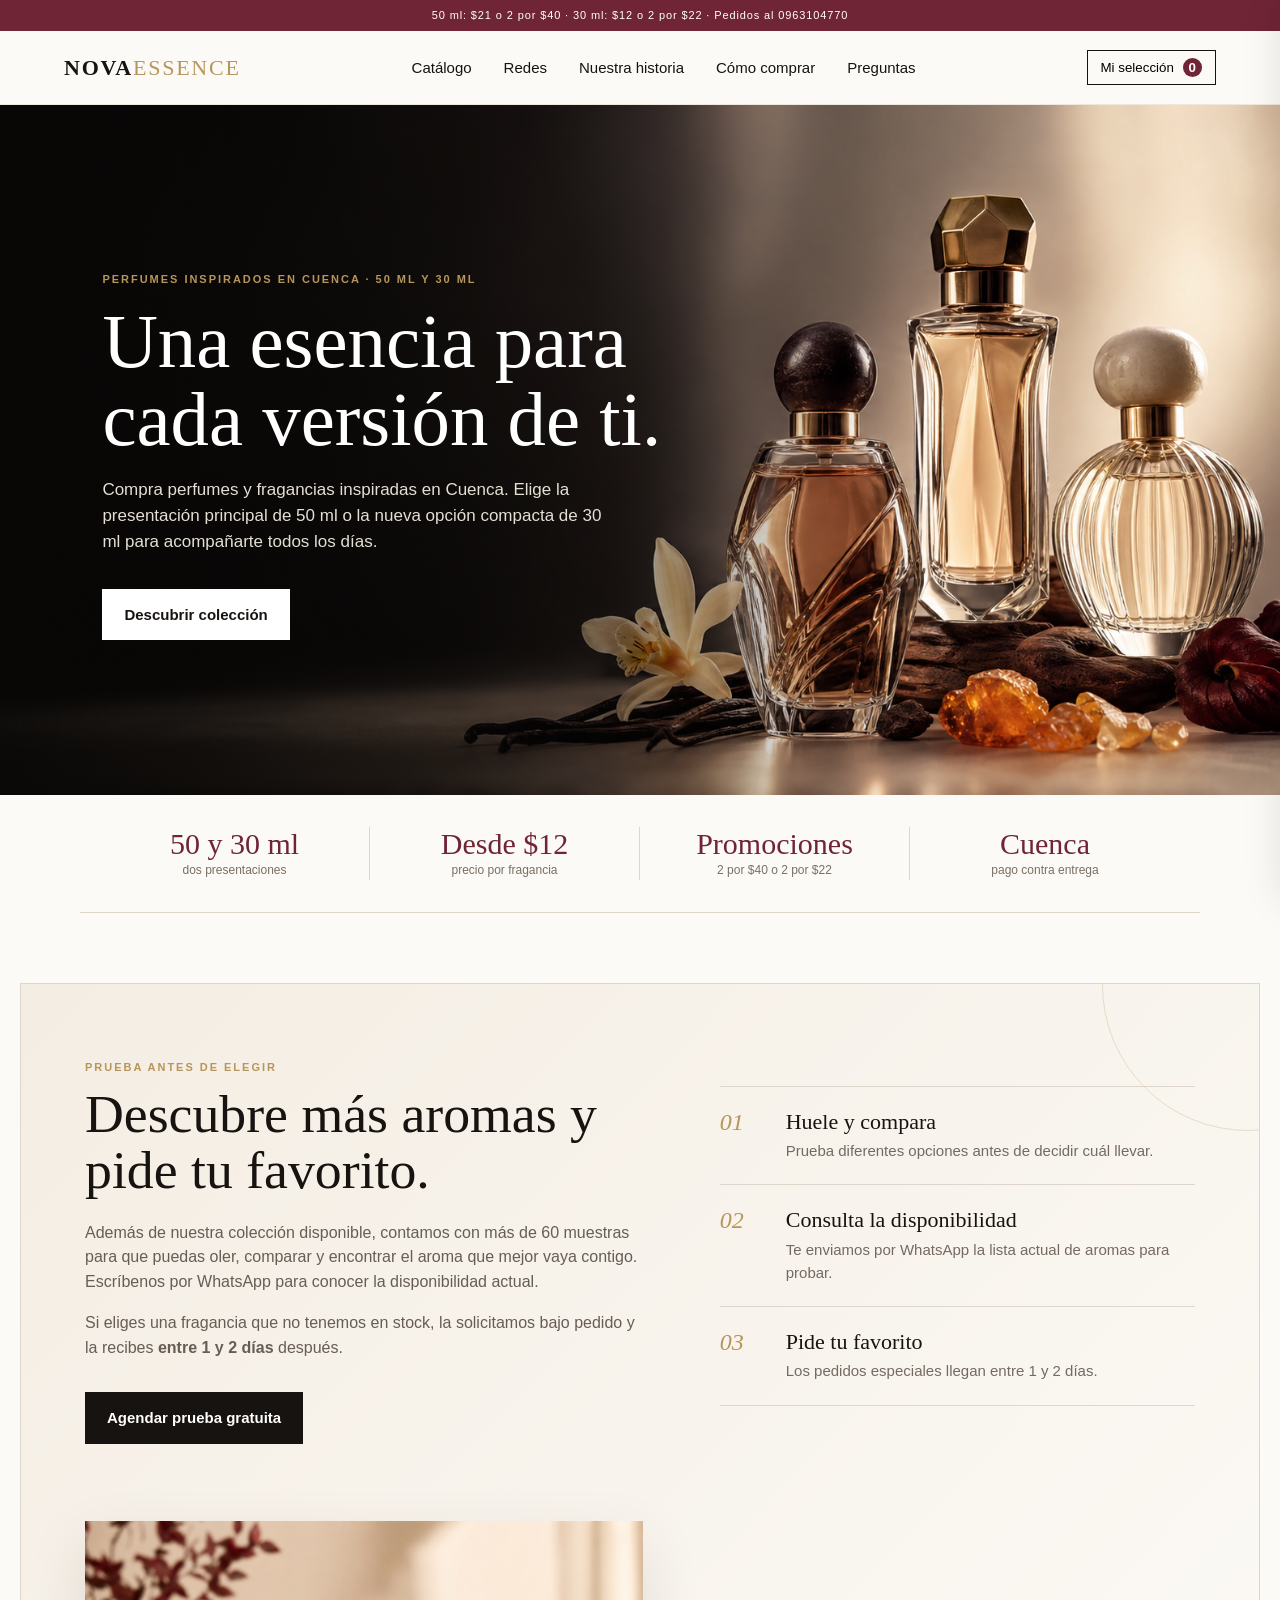
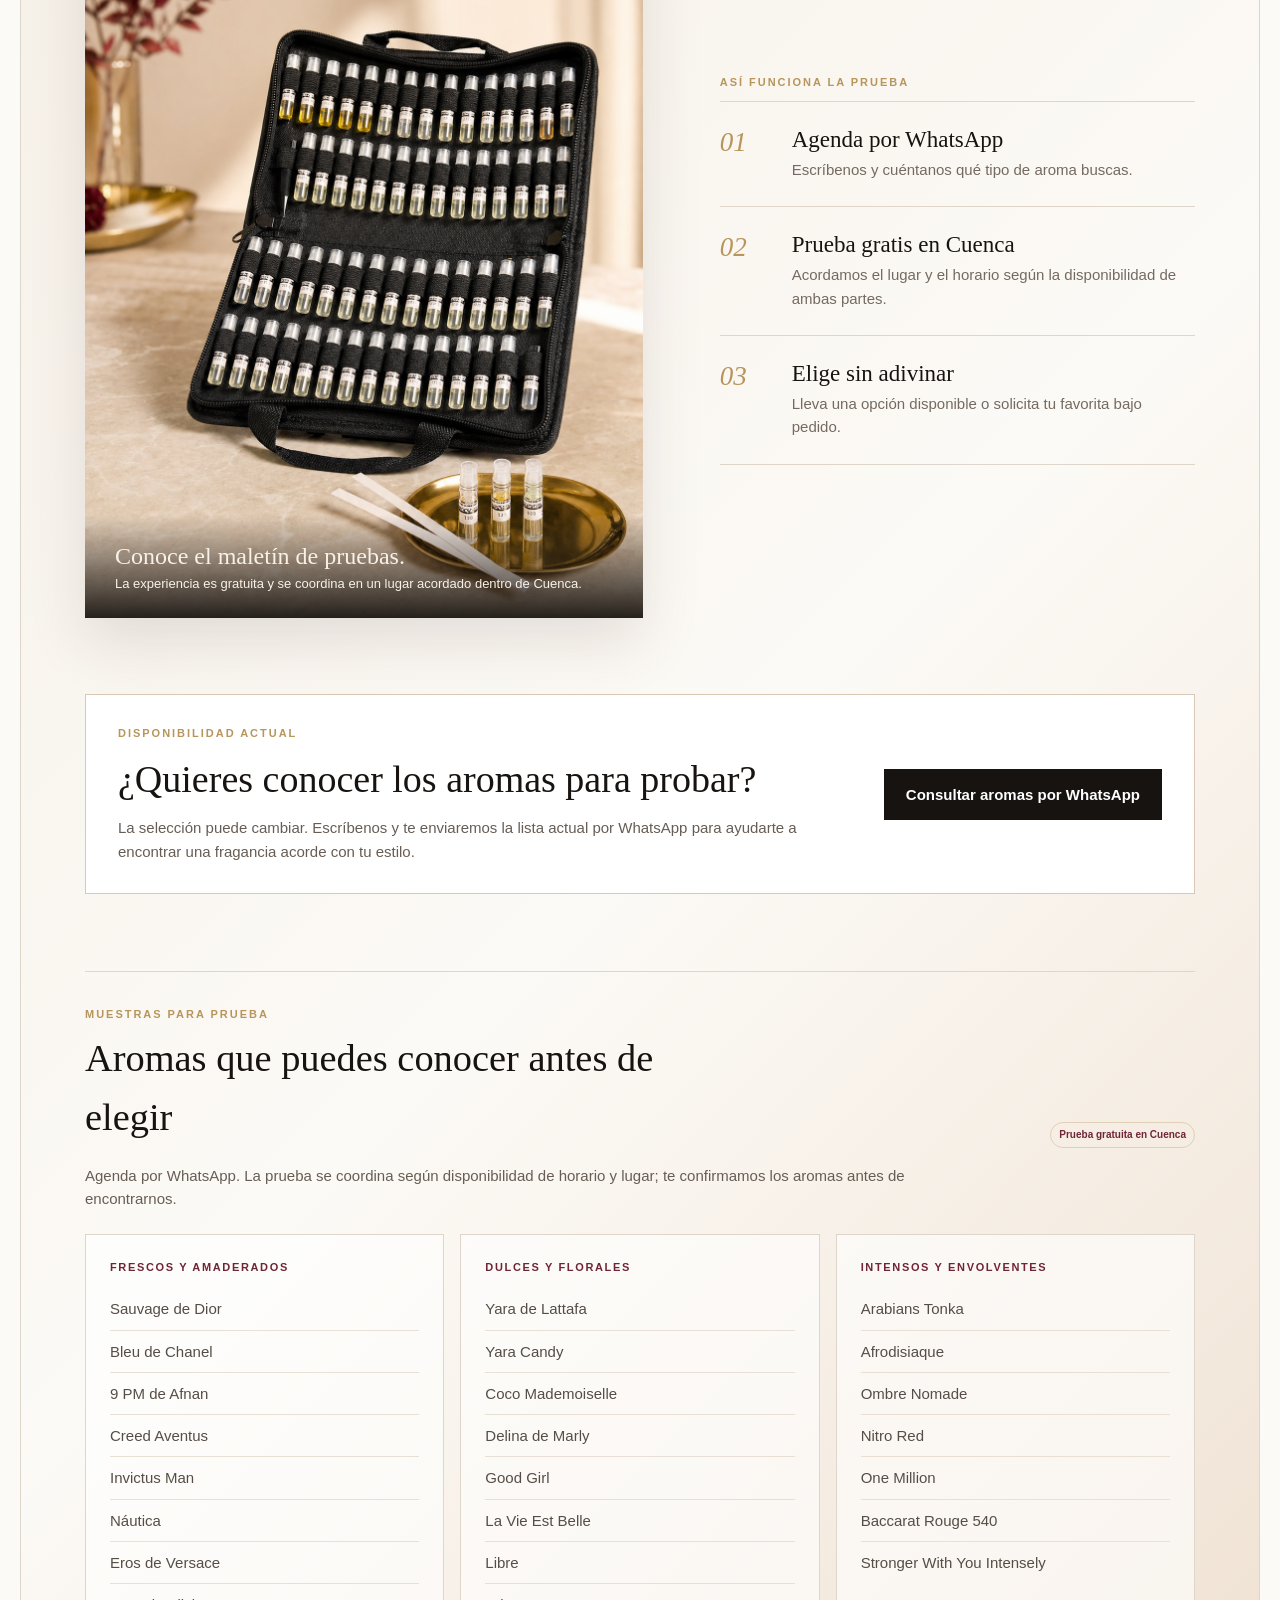
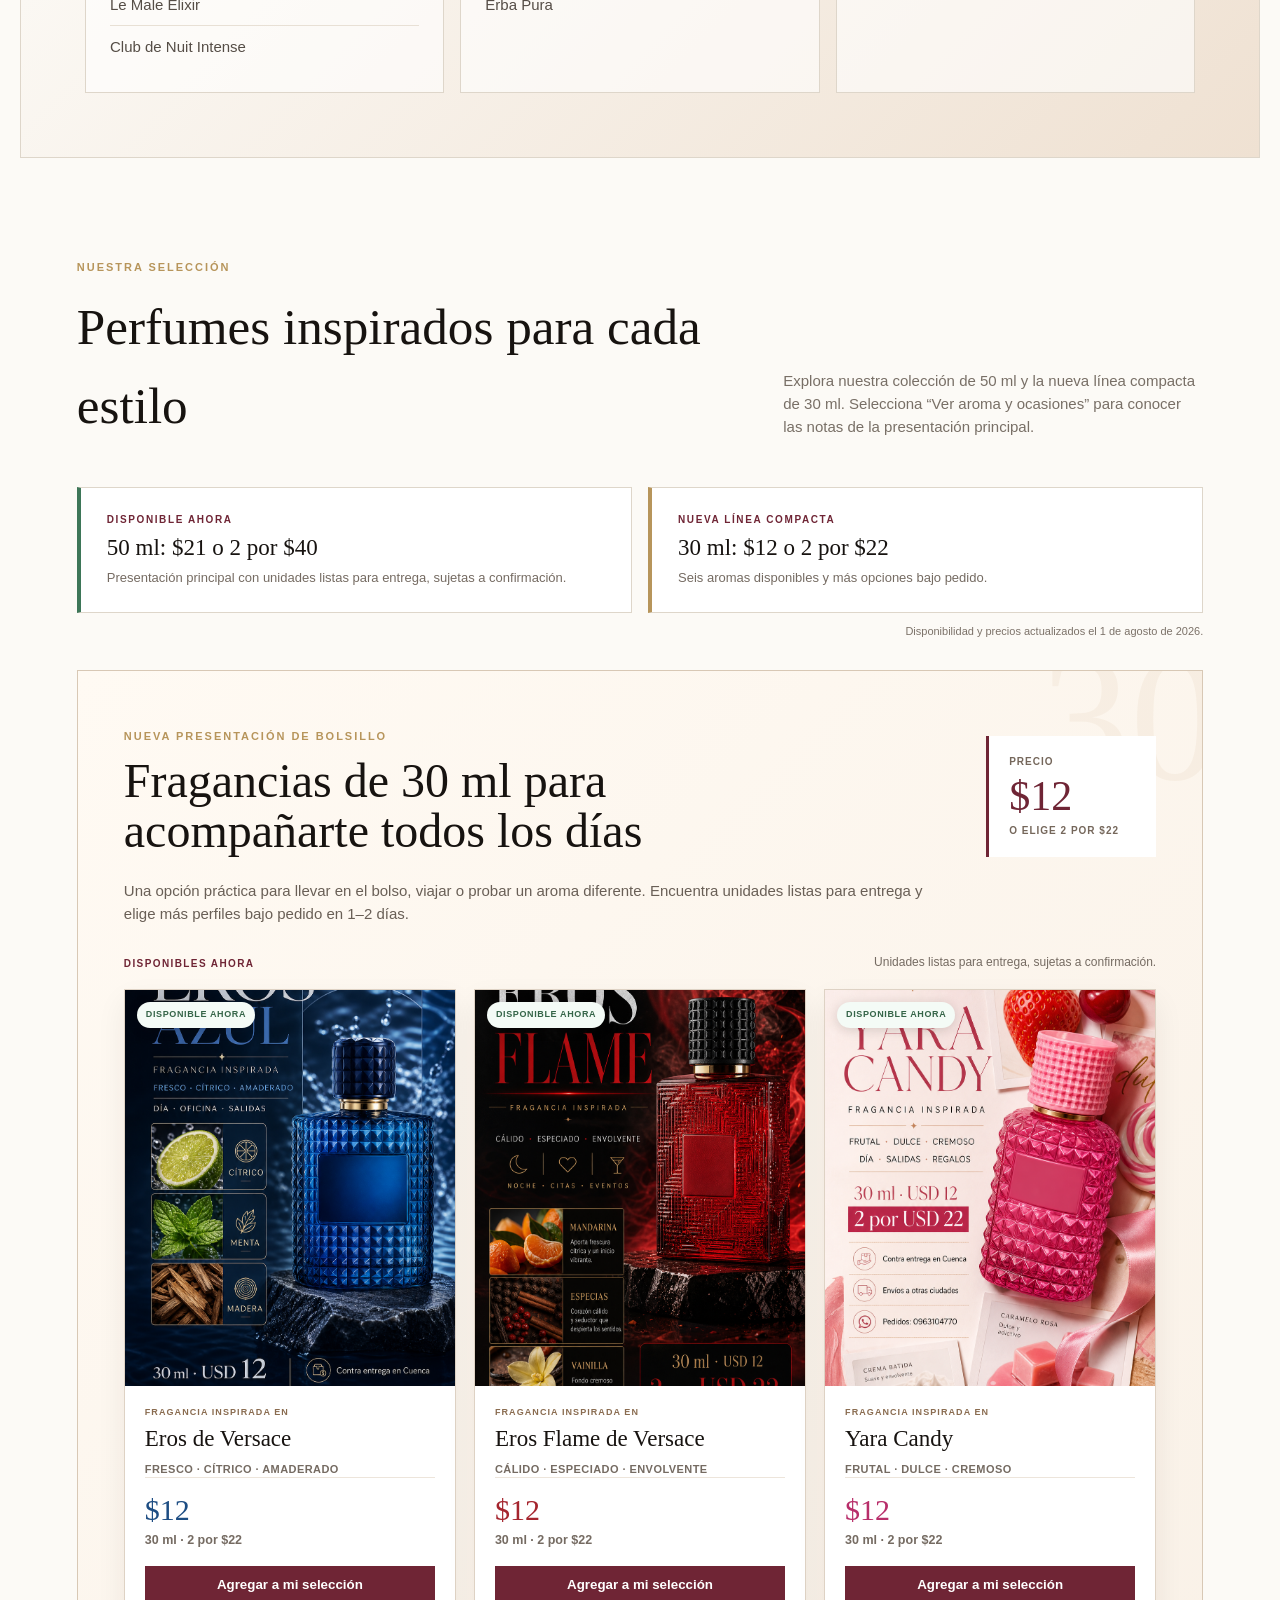
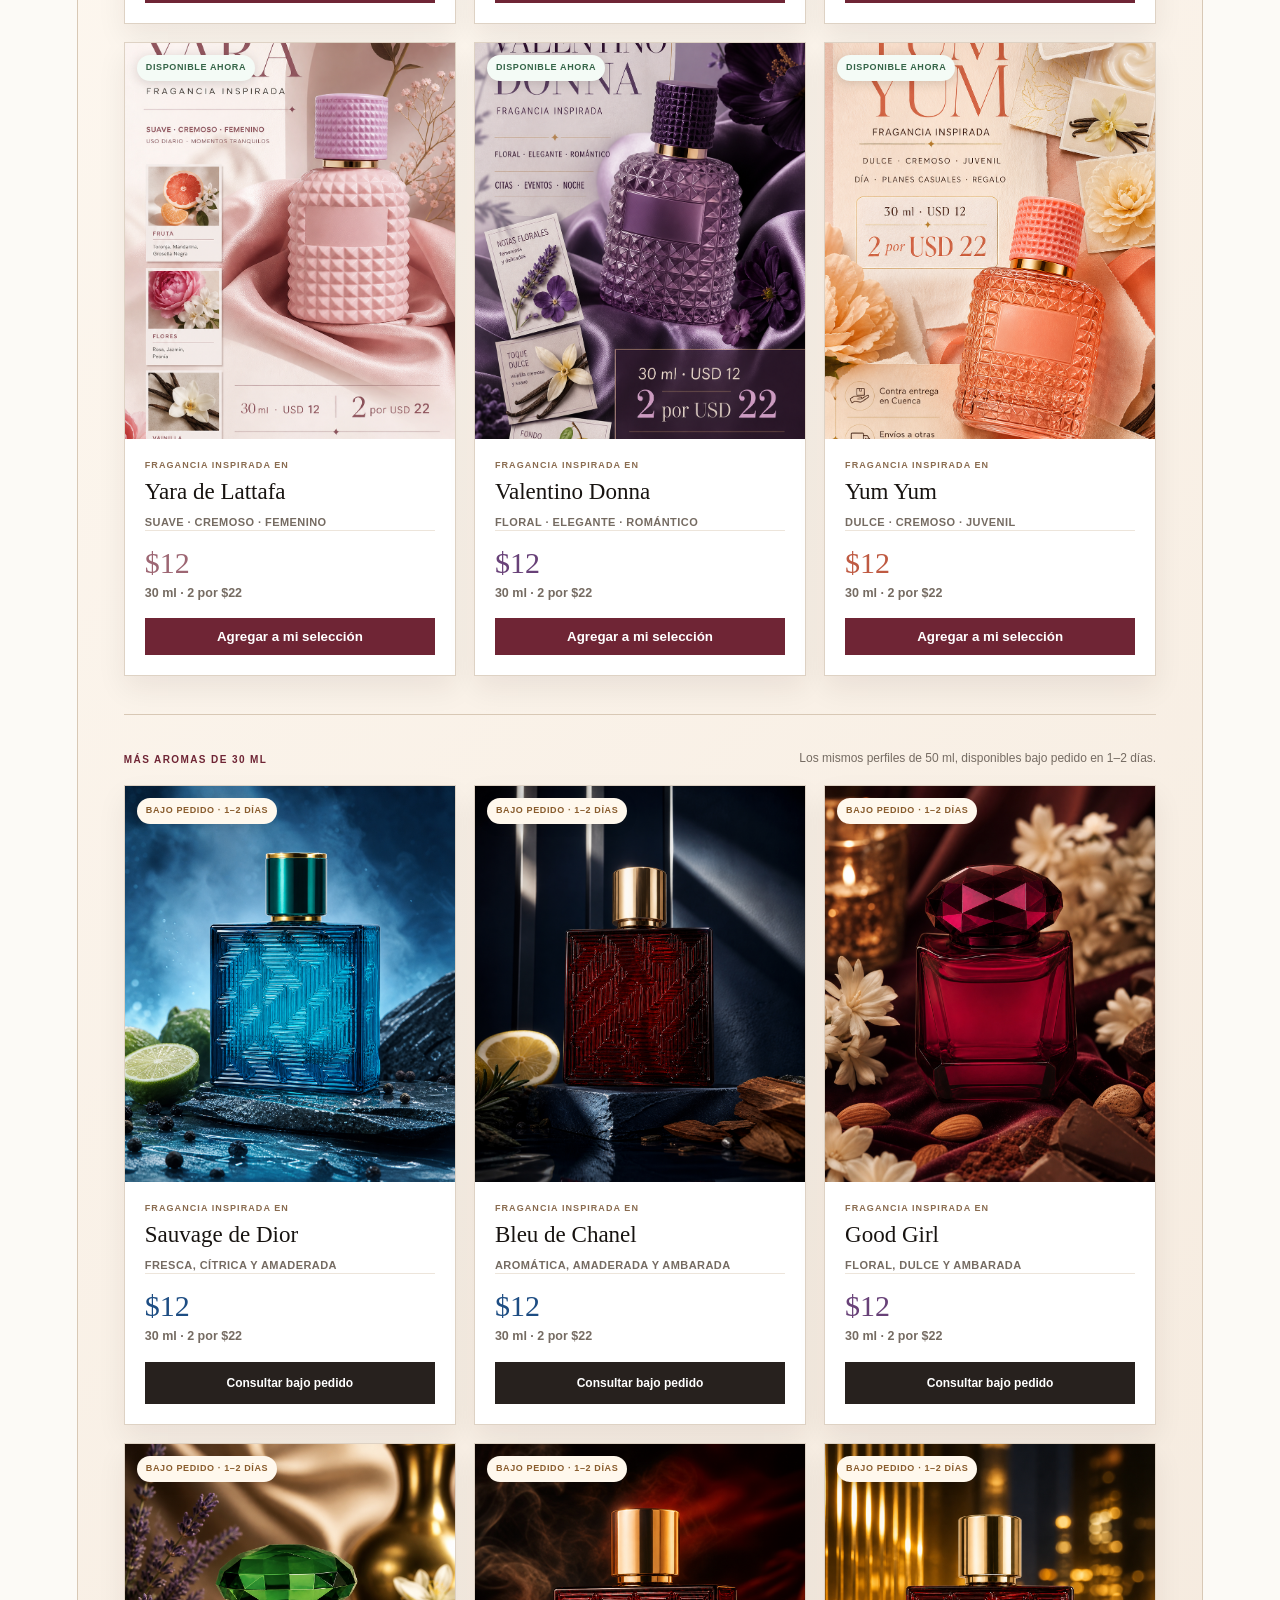
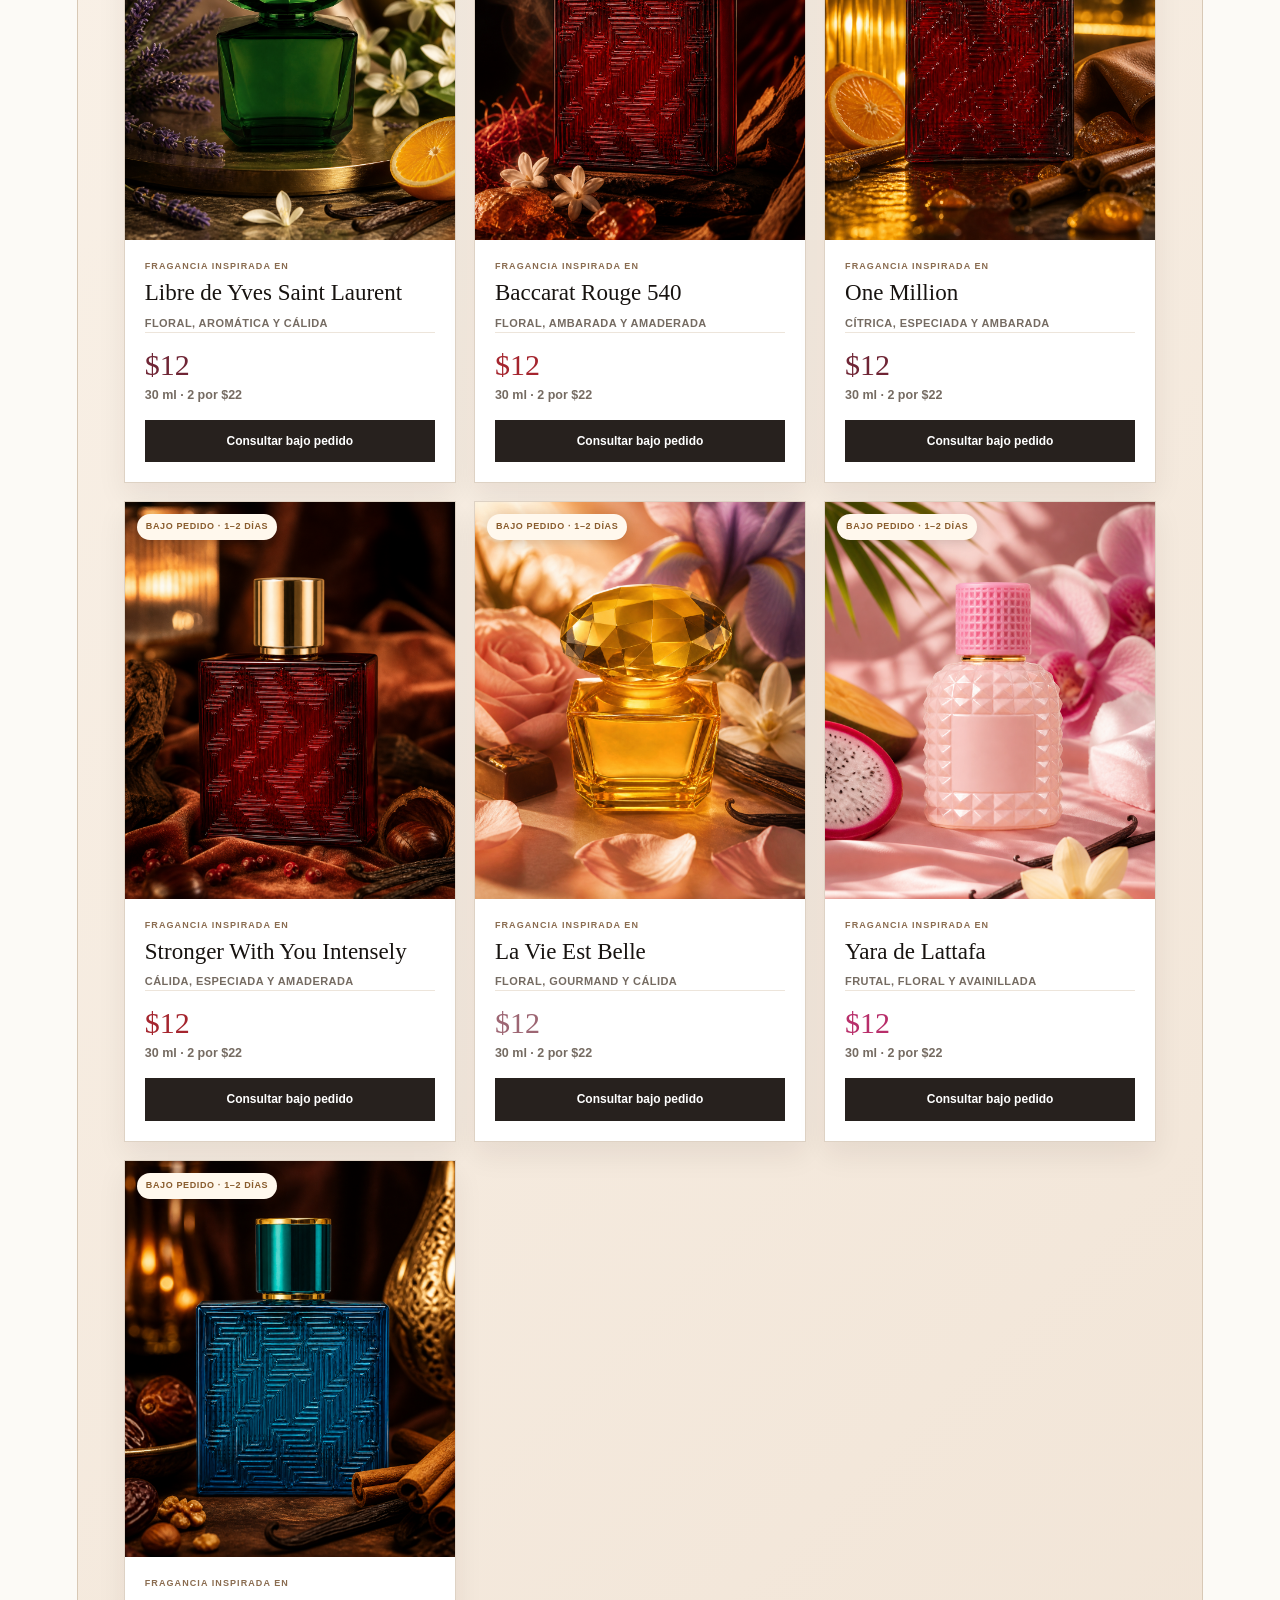
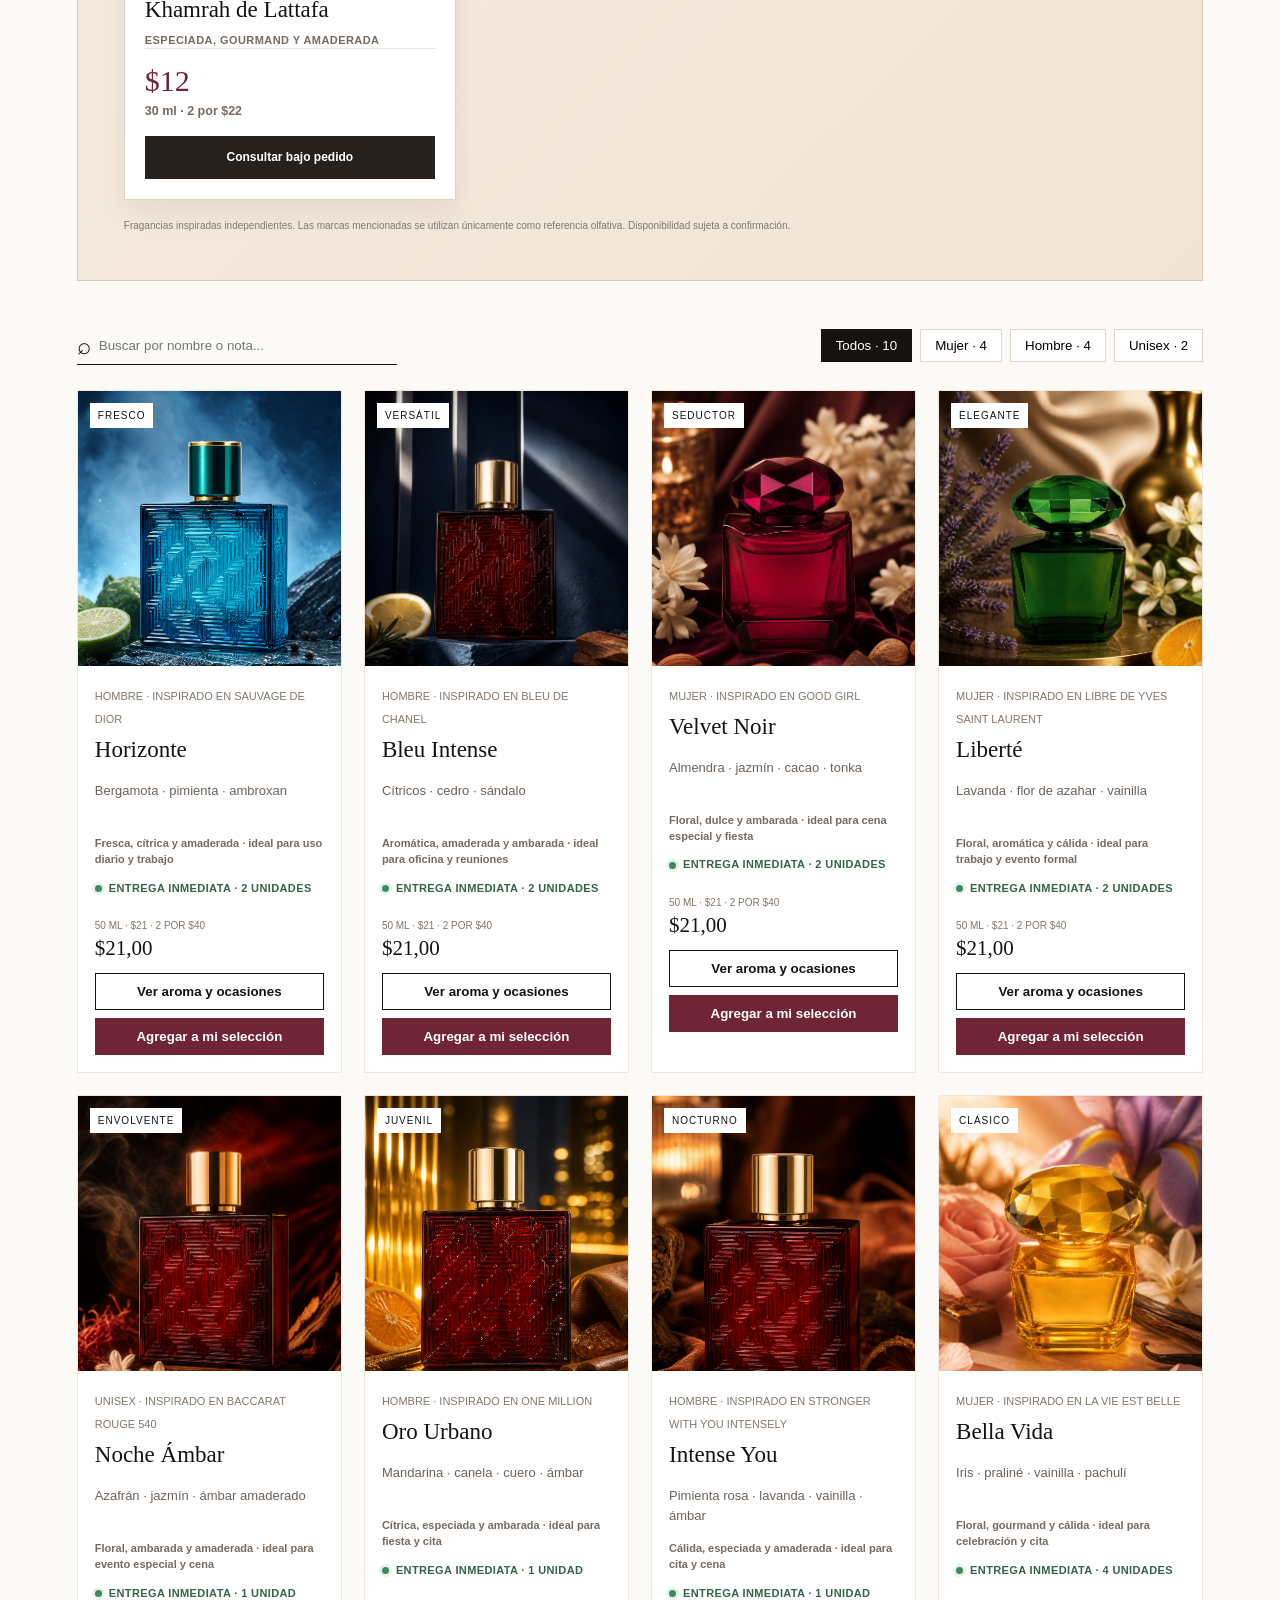
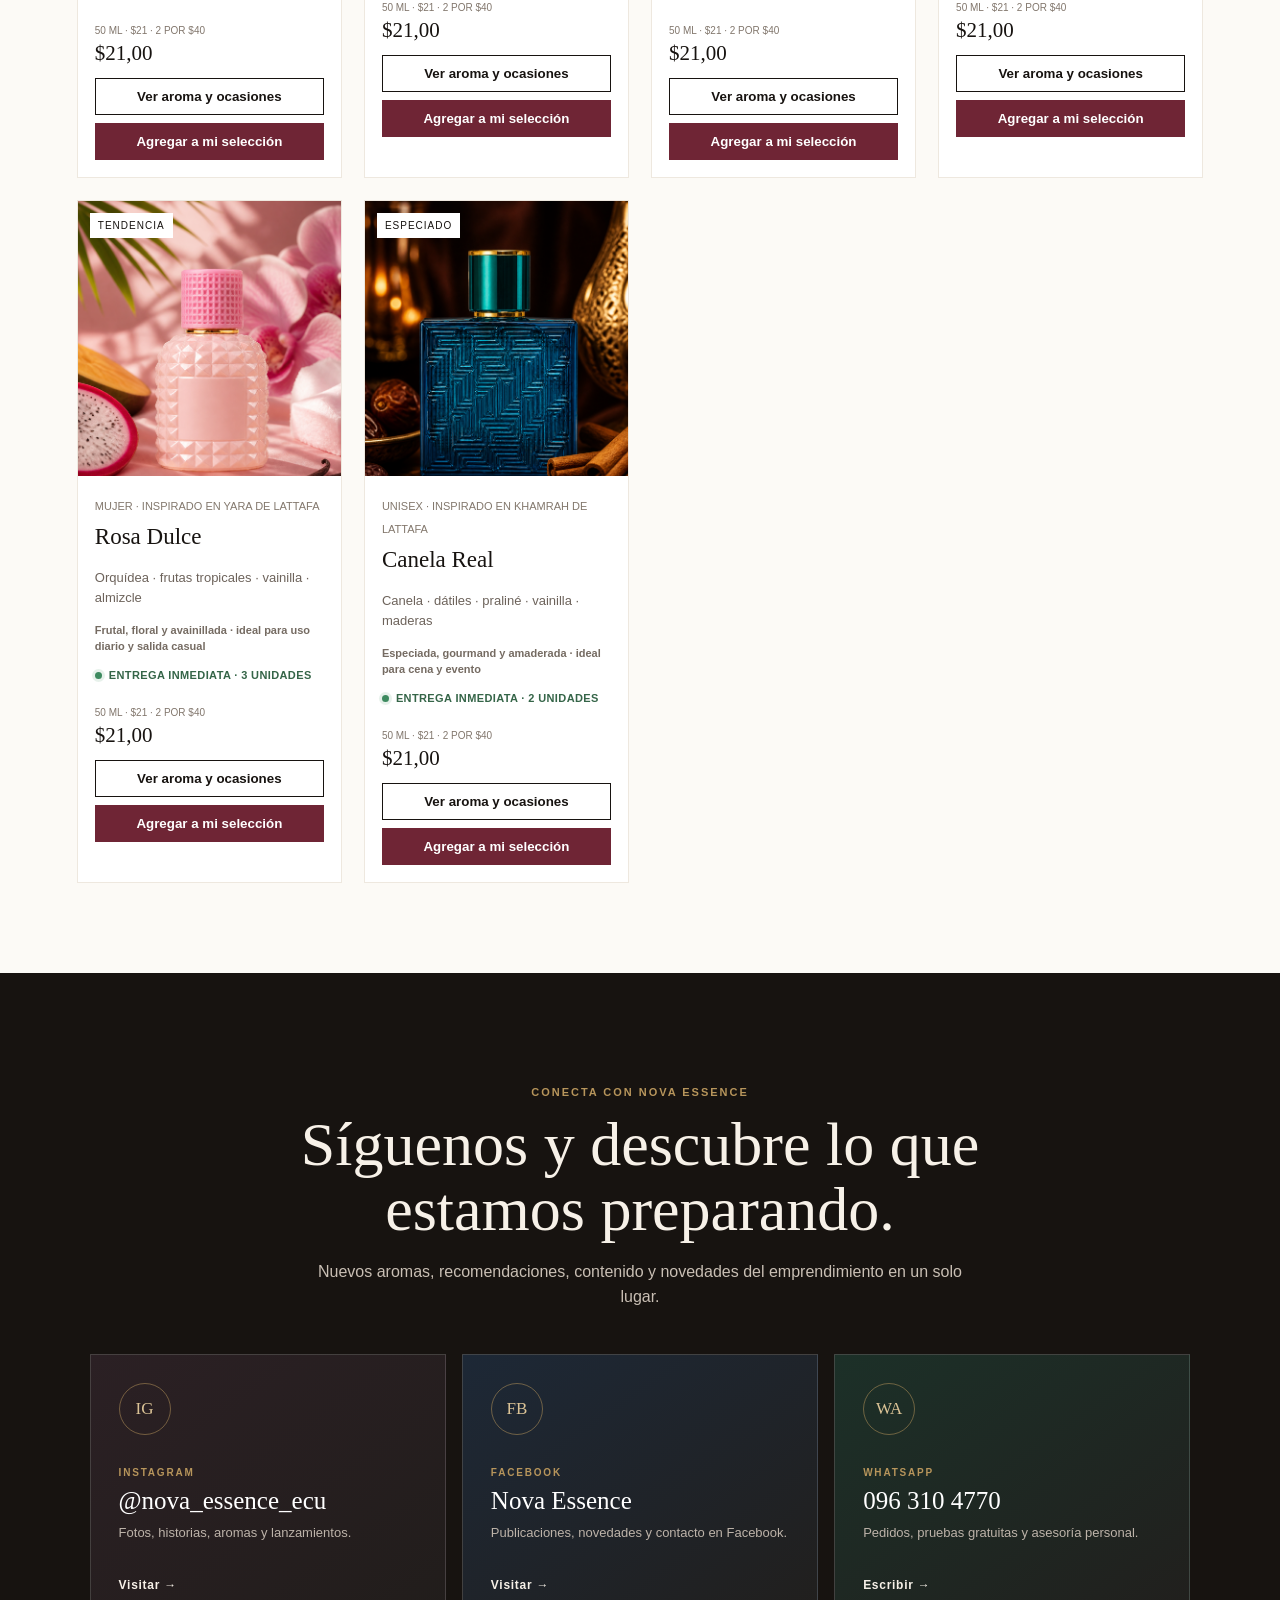
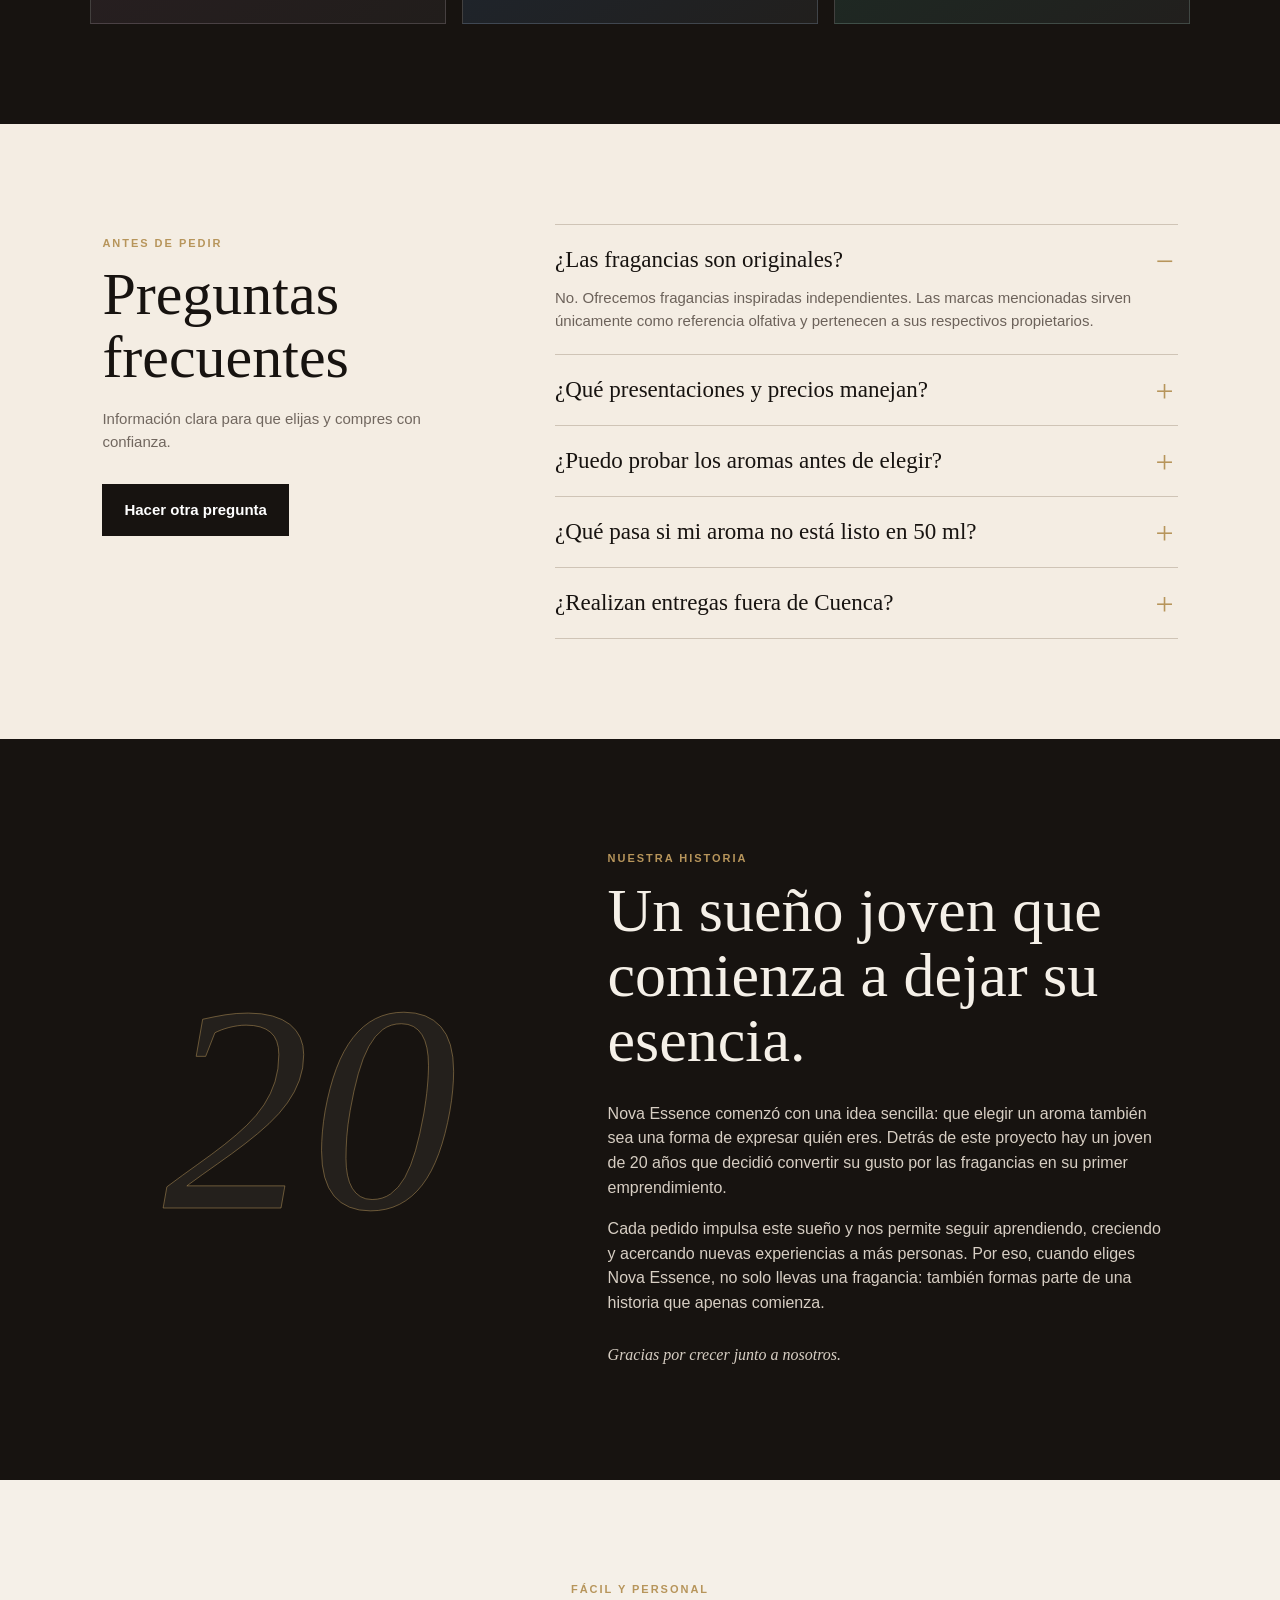
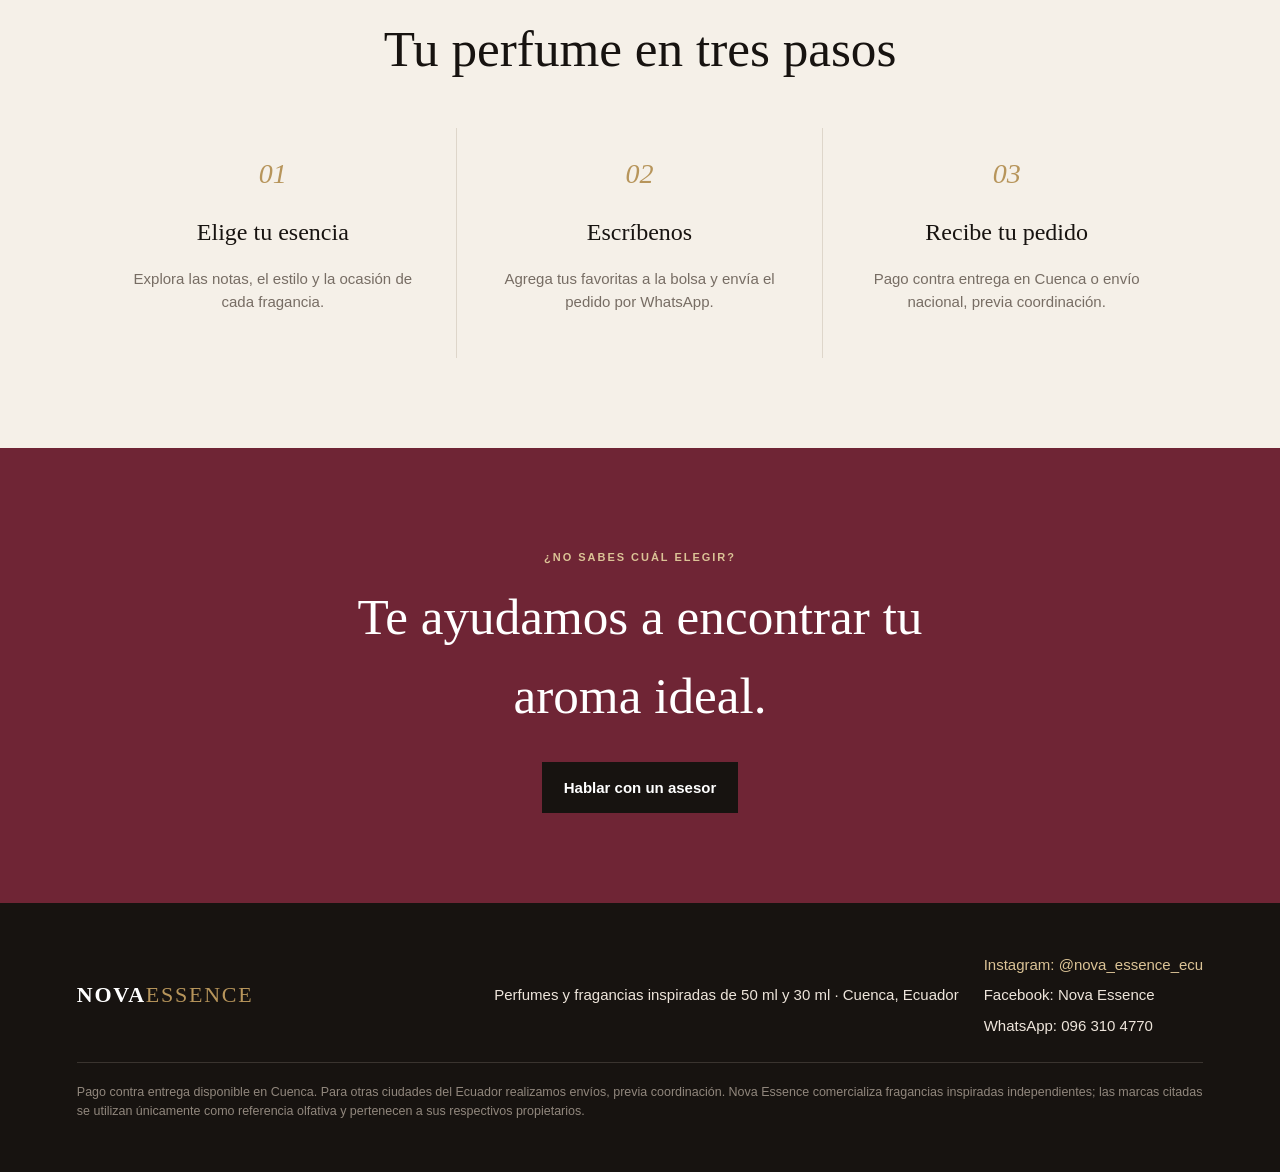
==== commit a5cbb5f6: "Mejora catálogo de 30 y 50 ml" ====
--- a/index.html
+++ b/index.html
@@ -65,8 +65,6 @@
      {"@type":"Offer","price":"12.00","priceCurrency":"USD","availability":"https://schema.org/InStock","url":"https://novaessence.github.io/novaessence/#linea-30ml","itemOffered":{"@type":"Product","name":"Fragancia inspirada en Yara Candy","description":"Presentación compacta de 30 ml.","brand":{"@type":"Brand","name":"Nova Essence"},"size":"30 ml"}},
      {"@type":"Offer","price":"12.00","priceCurrency":"USD","availability":"https://schema.org/InStock","url":"https://novaessence.github.io/novaessence/#linea-30ml","itemOffered":{"@type":"Product","name":"Fragancia inspirada en Yara de Lattafa","description":"Presentación compacta de 30 ml.","brand":{"@type":"Brand","name":"Nova Essence"},"size":"30 ml"}},
      {"@type":"Offer","price":"12.00","priceCurrency":"USD","availability":"https://schema.org/InStock","url":"https://novaessence.github.io/novaessence/#linea-30ml","itemOffered":{"@type":"Product","name":"Fragancia inspirada en Valentino Donna","description":"Presentación compacta de 30 ml.","brand":{"@type":"Brand","name":"Nova Essence"},"size":"30 ml"}},
-     {"@type":"Offer","price":"12.00","priceCurrency":"USD","availability":"https://schema.org/InStock","url":"https://novaessence.github.io/novaessence/#linea-30ml","itemOffered":{"@type":"Product","name":"Fragancia inspirada en Sauvage Elixir de Dior","description":"Presentación compacta de 30 ml.","brand":{"@type":"Brand","name":"Nova Essence"},"size":"30 ml"}},
-     {"@type":"Offer","price":"12.00","priceCurrency":"USD","availability":"https://schema.org/InStock","url":"https://novaessence.github.io/novaessence/#linea-30ml","itemOffered":{"@type":"Product","name":"Fragancia inspirada en Bleu de Chanel","description":"Presentación compacta de 30 ml.","brand":{"@type":"Brand","name":"Nova Essence"},"size":"30 ml"}},
      {"@type":"Offer","price":"12.00","priceCurrency":"USD","availability":"https://schema.org/InStock","url":"https://novaessence.github.io/novaessence/#linea-30ml","itemOffered":{"@type":"Product","name":"Fragancia inspirada en Yum Yum","description":"Presentación compacta de 30 ml.","brand":{"@type":"Brand","name":"Nova Essence"},"size":"30 ml"}}
     ]}
    },
@@ -137,6 +135,15 @@
    <div><p class="overline">DISPONIBILIDAD ACTUAL</p><h3>¿Quieres conocer los aromas para probar?</h3><p>La selección puede cambiar. Escríbenos y te enviaremos la lista actual por WhatsApp para ayudarte a encontrar una fragancia acorde con tu estilo.</p></div>
    <a class="button dark" href="https://wa.me/593963104770?text=Hola%20Nova%20Essence%2C%20quiero%20conocer%20los%20aromas%20disponibles%20para%20prueba." target="_blank" rel="noopener">Consultar aromas por WhatsApp</a>
   </div>
+  <div class="available-aromas" aria-labelledby="tester-title">
+   <div class="available-aromas-head"><div><p class="overline">MUESTRAS PARA PRUEBA</p><h3 id="tester-title">Aromas que puedes conocer antes de elegir</h3></div><span class="tester-count">Prueba gratuita en Cuenca</span></div>
+   <p class="aroma-intro">Agenda por WhatsApp. La prueba se coordina según disponibilidad de horario y lugar; te confirmamos los aromas antes de encontrarnos.</p>
+   <div class="aroma-groups">
+    <article><span>FRESCOS Y AMADERADOS</span><ul><li><span class="aroma-name">Sauvage de Dior</span></li><li><span class="aroma-name">Bleu de Chanel</span></li><li><span class="aroma-name">9 PM de Afnan</span></li><li><span class="aroma-name">Creed Aventus</span></li><li><span class="aroma-name">Invictus Man</span></li><li><span class="aroma-name">Náutica</span></li><li><span class="aroma-name">Eros de Versace</span></li><li><span class="aroma-name">Le Male Elixir</span></li><li><span class="aroma-name">Club de Nuit Intense</span></li></ul></article>
+    <article><span>DULCES Y FLORALES</span><ul><li><span class="aroma-name">Yara de Lattafa</span></li><li><span class="aroma-name">Yara Candy</span></li><li><span class="aroma-name">Coco Mademoiselle</span></li><li><span class="aroma-name">Delina de Marly</span></li><li><span class="aroma-name">Good Girl</span></li><li><span class="aroma-name">La Vie Est Belle</span></li><li><span class="aroma-name">Libre</span></li><li><span class="aroma-name">Erba Pura</span></li></ul></article>
+    <article><span>INTENSOS Y ENVOLVENTES</span><ul><li><span class="aroma-name">Arabians Tonka</span></li><li><span class="aroma-name">Afrodisiaque</span></li><li><span class="aroma-name">Ombre Nomade</span></li><li><span class="aroma-name">Nitro Red</span></li><li><span class="aroma-name">One Million</span></li><li><span class="aroma-name">Baccarat Rouge 540</span></li><li><span class="aroma-name">Stronger With You Intensely</span></li></ul></article>
+   </div>
+  </div>
  </section>
  <section id="catalogo" class="catalog">
   <div class="section-head">
@@ -145,15 +152,15 @@
   </div>
   <div class="availability-guide" aria-label="Tipos de disponibilidad">
    <article class="ready"><span>DISPONIBLE AHORA</span><b>50 ml: $21 o 2 por $40</b><p>Presentación principal con unidades listas para entrega, sujetas a confirmación.</p></article>
-   <article class="special"><span>NUEVA LÍNEA COMPACTA</span><b>30 ml: $12 o 2 por $22</b><p>Ocho aromas disponibles, con una unidad de cada uno.</p></article>
-  </div>
-  <p class="stock-updated">Disponibilidad y precios actualizados el <time datetime="2026-07-23">23 de julio de 2026</time>.</p>
+   <article class="special"><span>NUEVA LÍNEA COMPACTA</span><b>30 ml: $12 o 2 por $22</b><p>Seis aromas disponibles y más opciones bajo pedido.</p></article>
+  </div>
+  <p class="stock-updated">Disponibilidad y precios actualizados el <time datetime="2026-08-01">1 de agosto de 2026</time>.</p>
   <section id="linea-30ml" class="compact-line" aria-labelledby="compact-title">
    <div class="compact-head">
     <div><p class="overline">NUEVA PRESENTACIÓN DE BOLSILLO</p><h3 id="compact-title">Fragancias de 30 ml para acompañarte todos los días</h3></div>
     <div class="compact-offer"><span>PRECIO</span><b>$12</b><small>o elige 2 por $22</small></div>
    </div>
-   <p class="compact-intro">Una opción práctica para llevar en el bolso, viajar o probar un aroma diferente. Tenemos una unidad disponible de cada referencia.</p>
+   <p class="compact-intro">Una opción práctica para llevar en el bolso, viajar o probar un aroma diferente. Encuentra unidades listas para entrega y elige más perfiles bajo pedido en 1–2 días.</p>
    <div id="compactProducts" class="compact-products"></div>
    <p class="compact-disclaimer">Fragancias inspiradas independientes. Las marcas mencionadas se utilizan únicamente como referencia olfativa. Disponibilidad sujeta a confirmación.</p>
   </section>
--- a/enhancements.css
+++ b/enhancements.css
@@ -56,18 +56,34 @@
 .compact-offer span,.compact-offer small{display:block;color:#75675b;font-size:10px;font-weight:800;letter-spacing:.1em;text-transform:uppercase}
 .compact-offer b{display:block;margin:3px 0;color:var(--wine);font:42px Georgia,serif}
 .compact-intro{position:relative;z-index:1;max-width:820px;color:#695f56;margin:22px 0 28px}
-.compact-products{position:relative;z-index:1;display:grid;grid-template-columns:repeat(4,1fr);gap:12px}
-.compact-card{display:flex;flex-direction:column;min-height:230px;padding:22px;border:1px solid #ded2c4;background:#fff}
-.compact-card>p{margin:18px 0 6px;color:#8a6c50;font-size:9px;font-weight:900;letter-spacing:.12em}
-.compact-card h3{font-size:23px;line-height:1.08;margin:0 0 20px}
-.compact-stock{align-self:flex-start;padding:5px 8px;border-radius:999px;background:#e8f3ec;color:#356548;font-size:9px;font-weight:900;letter-spacing:.07em}
-.compact-price{margin-top:auto;padding-top:14px;border-top:1px solid #ede5db}
+.compact-products{position:relative;z-index:1}
+.compact-subsection+.compact-subsection{margin-top:38px;padding-top:34px;border-top:1px solid #d8c8b5}
+.compact-subhead{display:flex;justify-content:space-between;align-items:end;gap:20px;margin:0 0 17px}
+.compact-subhead span{color:var(--wine);font-size:10px;font-weight:900;letter-spacing:.14em}
+.compact-subhead p{margin:0;color:#756b62;font-size:12px;text-align:right}
+.compact-grid{display:grid;grid-template-columns:repeat(3,1fr);gap:18px}
+.compact-card{overflow:hidden;border:1px solid #ded2c4;background:#fff;box-shadow:0 13px 28px #25150712;transition:transform .25s ease,box-shadow .25s ease}
+.compact-card:hover{transform:translateY(-5px);box-shadow:0 18px 36px #25150722}
+.compact-image{position:relative;aspect-ratio:4/4.8;overflow:hidden;background:#1b2030}
+.compact-image img{width:100%;height:100%;object-fit:cover;display:block;transition:transform .35s ease}
+.compact-card:hover .compact-image img{transform:scale(1.035)}
+.compact-stock{position:absolute;top:12px;left:12px;padding:6px 9px;border-radius:999px;background:#f4fbf6;color:#356548;font-size:9px;font-weight:900;letter-spacing:.07em;box-shadow:0 2px 12px #17131028}
+.is-order .compact-stock{background:#fff8ed;color:#895c2d}
+.compact-copy{display:flex;flex-direction:column;min-height:220px;padding:20px}
+.compact-copy>p{margin:0 0 7px;color:#8a6c50;font-size:9px;font-weight:900;letter-spacing:.12em}
+.compact-card h3{font-size:23px;line-height:1.08;margin:0 0 10px}
+.compact-profile{font-size:11px;font-weight:800;line-height:1.4;color:#756b62;text-transform:uppercase;letter-spacing:.04em}
+.compact-price{margin-top:auto;padding-top:15px;border-top:1px solid #ede5db}
 .compact-price b{display:block;color:var(--wine);font:30px Georgia,serif}
 .compact-price small{color:#756b62;font-weight:700}
 .compact-card .add{margin-top:15px}
+.compact-order{display:block;margin-top:15px;padding:12px;background:#27211e;color:#fff;text-align:center;text-decoration:none;font-size:12px;font-weight:800}
+.compact-order:hover{background:#5f4231}
+.compact-blue .compact-price b{color:#1d4d83}.compact-red .compact-price b{color:#a5252e}.compact-pink .compact-price b{color:#b82e6a}.compact-rose .compact-price b{color:#9d6673}.compact-purple .compact-price b{color:#684178}.compact-coral .compact-price b{color:#bf5a42}
 .compact-disclaimer{position:relative;z-index:1;margin:18px 0 0;color:#82786f;font-size:10px}
 .cart-promo{display:block;margin:8px 0 14px!important;padding:9px 10px;background:#f3eadc;color:#6f5335!important;font-weight:700;line-height:1.4}
 .stock-status{display:flex;align-items:center;gap:7px;margin:12px 0 14px;color:#356548;font-size:11px;font-weight:800;text-transform:uppercase;letter-spacing:.035em}
+.product-profile{margin:8px 0 12px;color:#756b62;font-size:11px;font-weight:700;line-height:1.45}
 .stock-status span{width:7px;height:7px;border-radius:50%;background:#3d8a5f;box-shadow:0 0 0 3px #3d8a5f1f}
 .social-hub{padding:100px clamp(24px,7vw,110px);background:var(--ink);color:#f7f1e8}
 .social-head{text-align:center;max-width:780px;margin:0 auto 44px}
@@ -137,6 +153,6 @@
 .detail-actions .button{margin:0;text-align:center}
 .detail-actions .outline{border:1px solid var(--ink);background:transparent;color:var(--ink)}
 @media(max-width:1000px){.sampling{margin:55px 24px 0;grid-template-columns:1fr}.detail-dialog{grid-template-columns:minmax(280px,.75fr) minmax(0,1.25fr)}.detail-media{min-height:670px}.note-pyramid{grid-template-columns:1fr}.note-pyramid article{display:grid;grid-template-columns:110px 1fr;gap:0 10px}.note-pyramid article>p{grid-column:1}.note-pyramid ul{grid-column:2;grid-row:1/3}.wear-guide{grid-template-columns:1fr}}
-@media(max-width:1000px){.compact-products{grid-template-columns:repeat(2,1fr)}}
+@media(max-width:1000px){.compact-grid{grid-template-columns:repeat(2,1fr)}}
 @media(max-width:1000px){.sampling-visual,.testing-process{grid-column:1}.social-grid{grid-template-columns:1fr}.social-card{min-height:220px}.faq{grid-template-columns:1fr}.faq-intro{position:static}.footer-links{align-items:center}}
-@media(max-width:650px){.trust{grid-template-columns:repeat(2,1fr);gap:18px 0}.trust div:nth-child(2){border-right:0}.sampling{margin:38px 16px 0;padding:38px 24px}.sampling-highlights article{grid-template-columns:38px 1fr}.sampling-visual img{min-height:0;height:auto;max-height:none}.sampling-visual figcaption{position:static;background:#171310;padding:20px}.sampling-visual figcaption strong{font-size:21px}.testing-process-grid article{grid-template-columns:40px 1fr}.testing-process-grid b{font-size:20px}.aroma-inquiry{display:block;padding:24px}.aroma-inquiry .button{width:100%;white-space:normal;text-align:center;margin-top:20px}.available-aromas-head{display:block}.available-aromas-head h3{font-size:29px}.aroma-intro{margin-top:14px}.aroma-groups{grid-template-columns:1fr}.aroma-groups article{padding:20px}.aroma-groups li{align-items:flex-start}.tester-count{margin-top:1px}.availability-guide{grid-template-columns:1fr}.availability-guide article{padding:20px}.stock-updated{text-align:left}.compact-line{padding:28px 18px}.compact-head{display:block}.compact-offer{margin-top:20px}.compact-products{grid-template-columns:1fr}.compact-card{min-height:210px}.social-hub{padding:70px 20px}.social-grid{gap:12px}.social-card{min-height:0;padding:24px}.social-symbol{margin-bottom:22px}.faq{padding:70px 24px}.faq-list summary{font-size:20px}.faq-list p{margin-right:0}.product-modal{padding:0;place-items:end center}.detail-dialog{display:block;width:100%;height:94vh;max-height:none;border-radius:18px 18px 0 0}.detail-media{min-height:290px;height:36vh}.detail-content{padding:28px 20px 36px}.detail-content>h2{font-size:38px}.detail-meta{margin-right:42px}.note-pyramid article{display:block;padding:15px}.note-pyramid article>p{margin-bottom:10px}.note-pyramid ul{display:flex;flex-wrap:wrap;gap:6px}.note-pyramid li{border:1px solid #eee7dc;padding:5px 7px}.detail-actions{display:grid}.detail-actions .button{width:100%}.detail-close{position:fixed;right:12px;top:calc(6vh + 12px)}}
+@media(max-width:650px){.trust{grid-template-columns:repeat(2,1fr);gap:18px 0}.trust div:nth-child(2){border-right:0}.sampling{margin:38px 16px 0;padding:38px 24px}.sampling-highlights article{grid-template-columns:38px 1fr}.sampling-visual img{min-height:0;height:auto;max-height:none}.sampling-visual figcaption{position:static;background:#171310;padding:20px}.sampling-visual figcaption strong{font-size:21px}.testing-process-grid article{grid-template-columns:40px 1fr}.testing-process-grid b{font-size:20px}.aroma-inquiry{display:block;padding:24px}.aroma-inquiry .button{width:100%;white-space:normal;text-align:center;margin-top:20px}.available-aromas-head{display:block}.available-aromas-head h3{font-size:29px}.aroma-intro{margin-top:14px}.aroma-groups{grid-template-columns:1fr}.aroma-groups article{padding:20px}.aroma-groups li{align-items:flex-start}.tester-count{margin-top:1px}.availability-guide{grid-template-columns:1fr}.availability-guide article{padding:20px}.stock-updated{text-align:left}.compact-line{padding:28px 18px}.compact-head{display:block}.compact-offer{margin-top:20px}.compact-grid{grid-template-columns:1fr}.compact-subhead{display:block}.compact-subhead p{text-align:left;margin-top:6px}.compact-card{min-height:210px}.social-hub{padding:70px 20px}.social-grid{gap:12px}.social-card{min-height:0;padding:24px}.social-symbol{margin-bottom:22px}.faq{padding:70px 24px}.faq-list summary{font-size:20px}.faq-list p{margin-right:0}.product-modal{padding:0;place-items:end center}.detail-dialog{display:block;width:100%;height:94vh;max-height:none;border-radius:18px 18px 0 0}.detail-media{min-height:290px;height:36vh}.detail-content{padding:28px 20px 36px}.detail-content>h2{font-size:38px}.detail-meta{margin-right:42px}.note-pyramid article{display:block;padding:15px}.note-pyramid article>p{margin-bottom:10px}.note-pyramid ul{display:flex;flex-wrap:wrap;gap:6px}.note-pyramid li{border:1px solid #eee7dc;padding:5px 7px}.detail-actions{display:grid}.detail-actions .button{width:100%}.detail-close{position:fixed;right:12px;top:calc(6vh + 12px)}}
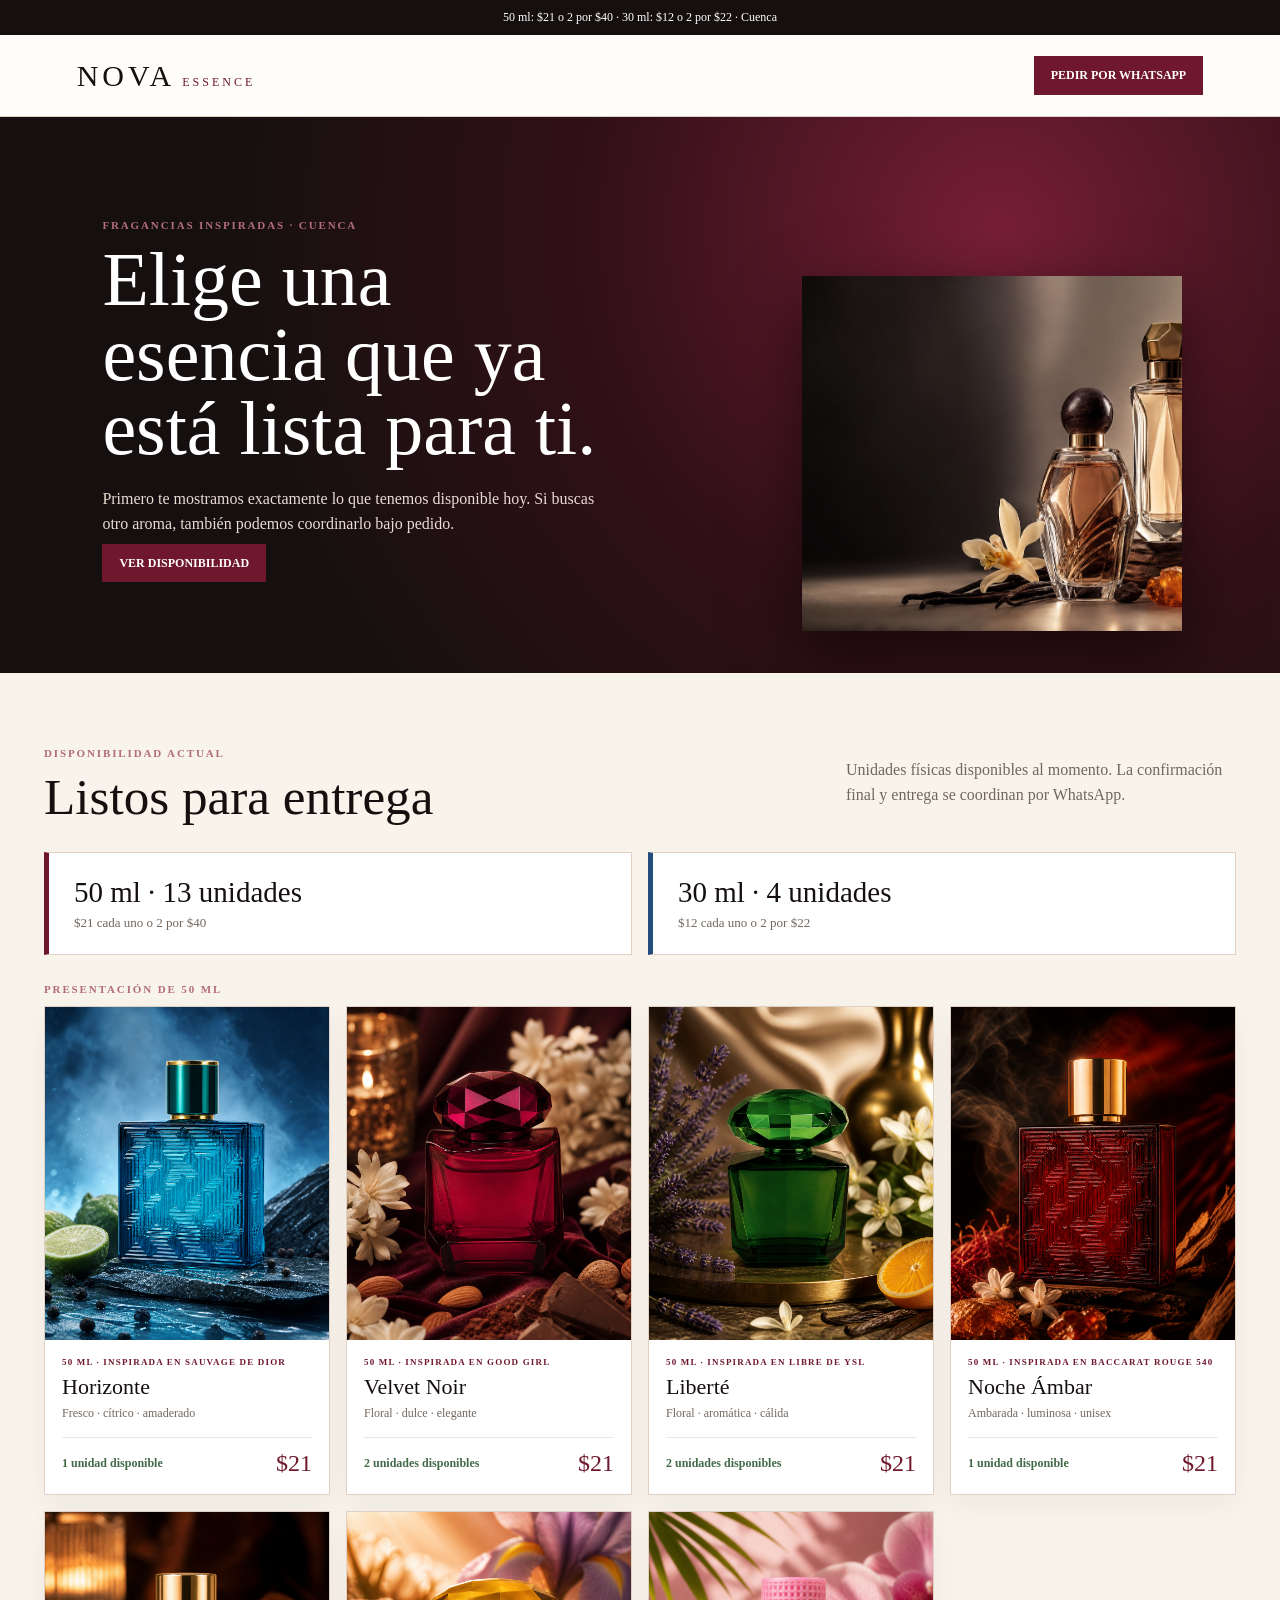
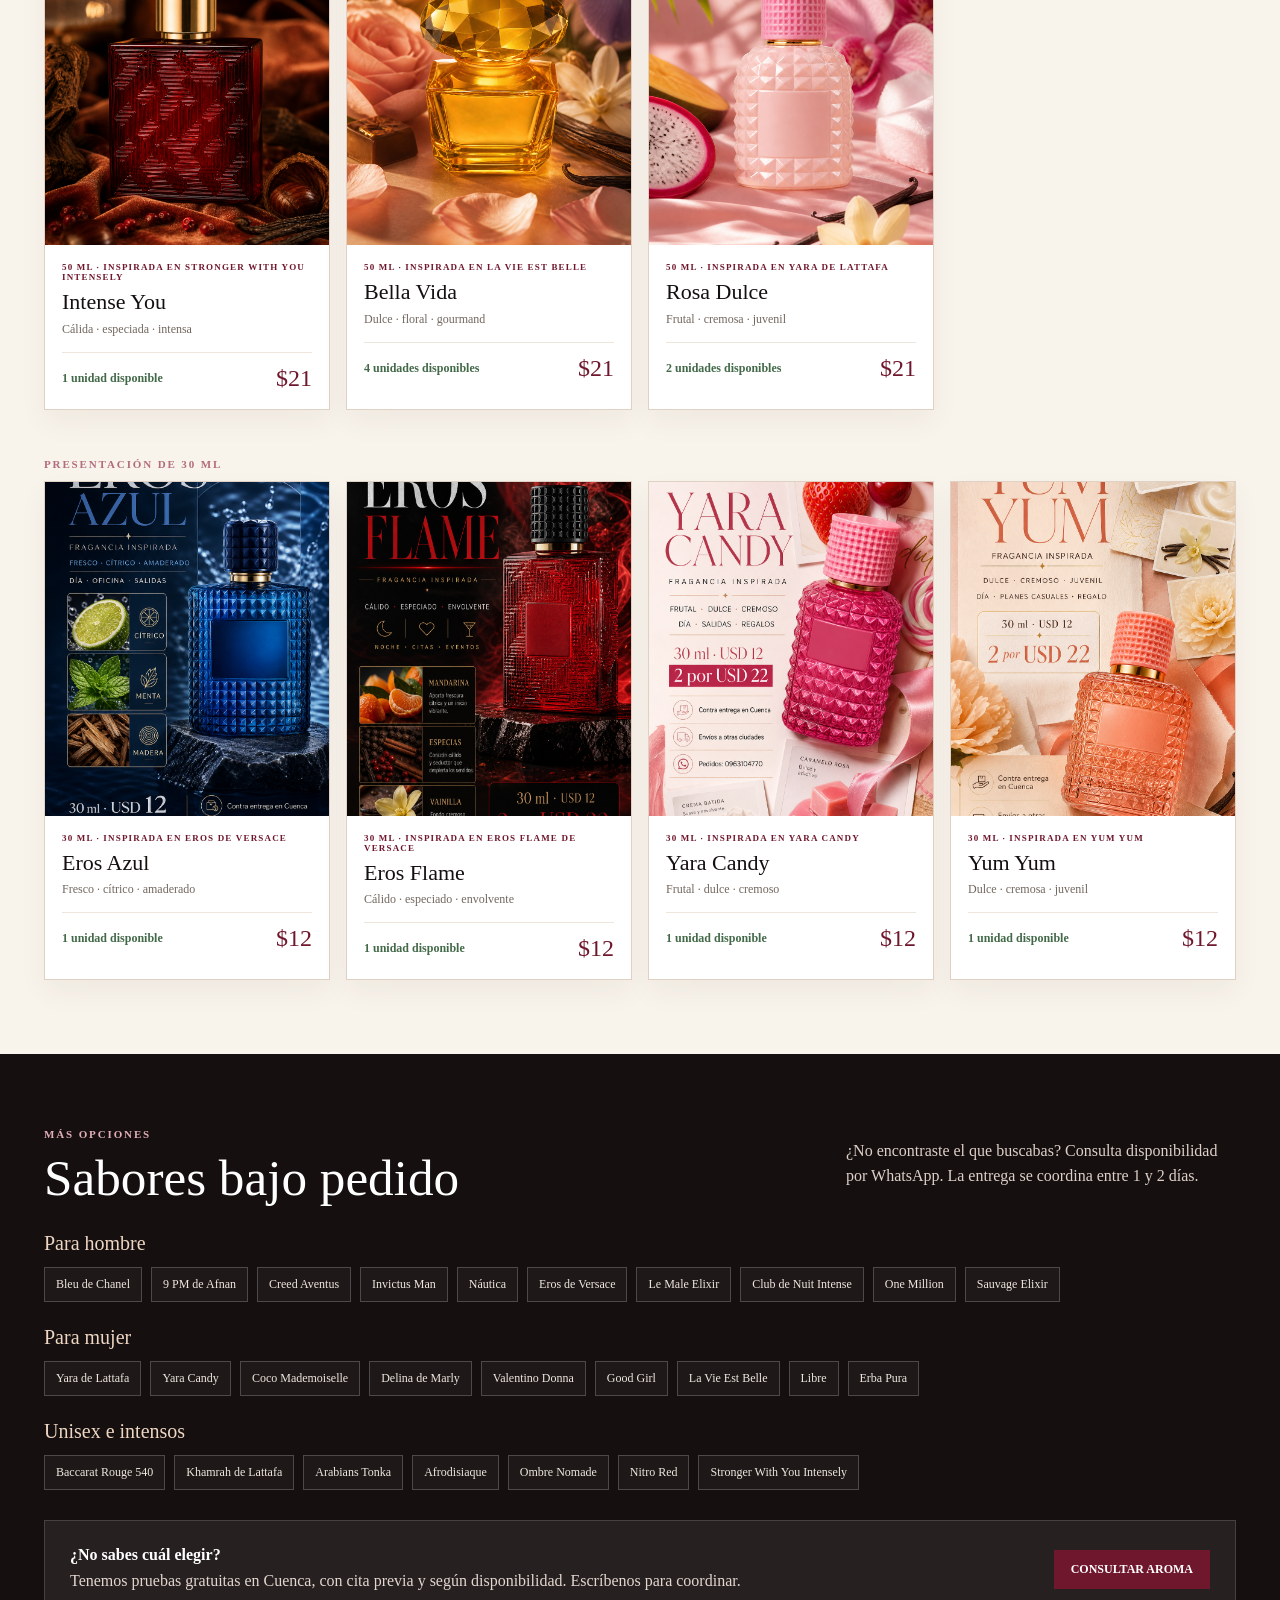
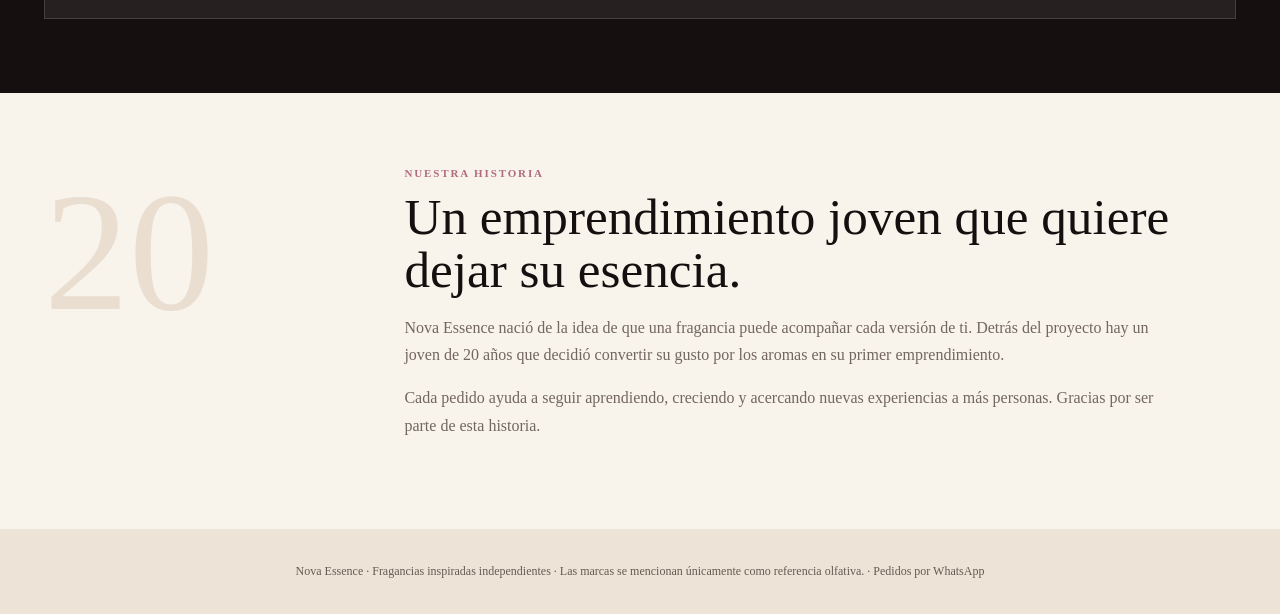
==== commit ad05ef79: "Update index.html Simplifica catálogo y actualiza disponibilidad" ====
--- a/index.html
+++ b/index.html
@@ -1,273 +1,36 @@
 <!doctype html>
 <html lang="es-EC">
 <head>
- <meta charset="utf-8">
- <meta name="viewport" content="width=device-width,initial-scale=1">
- <meta name="theme-color" content="#171310">
- <meta name="description" content="Perfumes y fragancias inspiradas en Cuenca. Presentaciones de 50 ml por $21 y 30 ml por $12, promociones, pruebas gratuitas y pedidos al 0963104770.">
- <meta name="robots" content="index,follow,max-image-preview:large">
- <link rel="canonical" href="https://novaessence.github.io/novaessence/">
- <link rel="sitemap" type="application/xml" href="https://novaessence.github.io/novaessence/sitemap.xml">
- <meta property="og:locale" content="es_EC">
- <meta property="og:type" content="website">
- <meta property="og:site_name" content="Nova Essence">
- <meta property="og:title" content="Perfumes inspirados en Cuenca | Nova Essence">
- <meta property="og:description" content="Fragancias inspiradas de 50 ml por $21 y 30 ml por $12. Promociones, pruebas gratuitas y entrega en Cuenca.">
- <meta property="og:url" content="https://novaessence.github.io/novaessence/">
- <meta property="og:image" content="https://novaessence.github.io/novaessence/assets/hero.png">
- <meta property="og:image:alt" content="Colección de fragancias inspiradas Nova Essence en Cuenca">
- <meta name="twitter:card" content="summary_large_image">
- <meta name="twitter:title" content="Perfumes inspirados en Cuenca | Nova Essence">
- <meta name="twitter:description" content="Fragancias inspiradas de 50 ml y 30 ml con promociones. Contra entrega en Cuenca.">
- <meta name="twitter:image" content="https://novaessence.github.io/novaessence/assets/hero.png">
- <link rel="stylesheet" href="styles.css?v=20260723-1">
- <link rel="stylesheet" href="enhancements.css?v=20260723-1">
- <title>Perfumes inspirados en Cuenca | Nova Essence</title>
- <script type="application/ld+json">
- {
-  "@context":"https://schema.org",
-  "@graph":[
-   {
-    "@type":"WebSite",
-    "@id":"https://novaessence.github.io/novaessence/#website",
-    "url":"https://novaessence.github.io/novaessence/",
-    "name":"Nova Essence",
-    "alternateName":"NovaEssence",
-    "inLanguage":"es-EC",
-    "dateModified":"2026-07-23",
-    "publisher":{"@id":"https://novaessence.github.io/novaessence/#organization"}
-   },
-   {
-    "@type":"OnlineStore",
-    "@id":"https://novaessence.github.io/novaessence/#organization",
-    "name":"Nova Essence",
-    "url":"https://novaessence.github.io/novaessence/",
-    "description":"Emprendimiento de perfumes y fragancias inspiradas en Cuenca, Ecuador.",
-    "telephone":"+593963104770",
-    "dateModified":"2026-07-23",
-    "image":"https://novaessence.github.io/novaessence/assets/hero.png",
-    "sameAs":["https://www.instagram.com/nova_essence_ecu/","https://www.facebook.com/profile.php?id=61591583235716"],
-    "areaServed":{"@type":"City","name":"Cuenca","containedInPlace":{"@type":"Country","name":"Ecuador"}},
-    "contactPoint":{"@type":"ContactPoint","telephone":"+593963104770","contactType":"ventas","availableLanguage":"Spanish"},
-    "hasOfferCatalog":{"@type":"OfferCatalog","name":"Catálogo de fragancias inspiradas de 50 ml y 30 ml","itemListElement":[
-     {"@type":"Offer","price":"21.00","priceCurrency":"USD","availability":"https://schema.org/InStock","url":"https://novaessence.github.io/novaessence/#catalogo","itemOffered":{"@type":"Product","name":"Fragancia inspirada en Sauvage de Dior","image":"https://novaessence.github.io/novaessence/assets/producto-1-horizonte.png","description":"Fragancia inspirada independiente para hombre, presentación de 50 ml.","brand":{"@type":"Brand","name":"Nova Essence"},"size":"50 ml"}},
-     {"@type":"Offer","price":"21.00","priceCurrency":"USD","availability":"https://schema.org/InStock","url":"https://novaessence.github.io/novaessence/#catalogo","itemOffered":{"@type":"Product","name":"Fragancia inspirada en Bleu de Chanel","image":"https://novaessence.github.io/novaessence/assets/producto-2-bleu-intense.png","description":"Fragancia inspirada independiente para hombre, presentación de 50 ml.","brand":{"@type":"Brand","name":"Nova Essence"},"size":"50 ml"}},
-     {"@type":"Offer","price":"21.00","priceCurrency":"USD","availability":"https://schema.org/InStock","url":"https://novaessence.github.io/novaessence/#catalogo","itemOffered":{"@type":"Product","name":"Fragancia inspirada en Good Girl","image":"https://novaessence.github.io/novaessence/assets/producto-3-velvet-noir.png","description":"Fragancia inspirada independiente para mujer, presentación de 50 ml.","brand":{"@type":"Brand","name":"Nova Essence"},"size":"50 ml"}},
-     {"@type":"Offer","price":"21.00","priceCurrency":"USD","availability":"https://schema.org/InStock","url":"https://novaessence.github.io/novaessence/#catalogo","itemOffered":{"@type":"Product","name":"Fragancia inspirada en Libre de Yves Saint Laurent","image":"https://novaessence.github.io/novaessence/assets/producto-4-liberte.png","description":"Fragancia inspirada independiente para mujer, presentación de 50 ml.","brand":{"@type":"Brand","name":"Nova Essence"},"size":"50 ml"}},
-     {"@type":"Offer","price":"21.00","priceCurrency":"USD","availability":"https://schema.org/InStock","url":"https://novaessence.github.io/novaessence/#catalogo","itemOffered":{"@type":"Product","name":"Fragancia inspirada en Baccarat Rouge 540","image":"https://novaessence.github.io/novaessence/assets/producto-5-noche-ambar.png","description":"Fragancia inspirada independiente unisex, presentación de 50 ml.","brand":{"@type":"Brand","name":"Nova Essence"},"size":"50 ml"}},
-     {"@type":"Offer","price":"21.00","priceCurrency":"USD","availability":"https://schema.org/InStock","url":"https://novaessence.github.io/novaessence/#catalogo","itemOffered":{"@type":"Product","name":"Fragancia inspirada en One Million","image":"https://novaessence.github.io/novaessence/assets/producto-6-oro-urbano.png","description":"Fragancia inspirada independiente para hombre, presentación de 50 ml.","brand":{"@type":"Brand","name":"Nova Essence"},"size":"50 ml"}},
-     {"@type":"Offer","price":"21.00","priceCurrency":"USD","availability":"https://schema.org/InStock","url":"https://novaessence.github.io/novaessence/#catalogo","itemOffered":{"@type":"Product","name":"Fragancia inspirada en Stronger With You Intensely","image":"https://novaessence.github.io/novaessence/assets/producto-7-intense-you.png","description":"Fragancia inspirada independiente para hombre, presentación de 50 ml.","brand":{"@type":"Brand","name":"Nova Essence"},"size":"50 ml"}},
-     {"@type":"Offer","price":"21.00","priceCurrency":"USD","availability":"https://schema.org/InStock","url":"https://novaessence.github.io/novaessence/#catalogo","itemOffered":{"@type":"Product","name":"Fragancia inspirada en La Vie Est Belle","image":"https://novaessence.github.io/novaessence/assets/producto-8-bella-vida.png","description":"Fragancia inspirada independiente para mujer, presentación de 50 ml.","brand":{"@type":"Brand","name":"Nova Essence"},"size":"50 ml"}},
-     {"@type":"Offer","price":"21.00","priceCurrency":"USD","availability":"https://schema.org/InStock","url":"https://novaessence.github.io/novaessence/#catalogo","itemOffered":{"@type":"Product","name":"Fragancia inspirada en Yara de Lattafa","image":"https://novaessence.github.io/novaessence/assets/producto-9-rosa-dulce.png","description":"Fragancia inspirada independiente para mujer, presentación de 50 ml.","brand":{"@type":"Brand","name":"Nova Essence"},"size":"50 ml"}},
-     {"@type":"Offer","price":"21.00","priceCurrency":"USD","availability":"https://schema.org/InStock","url":"https://novaessence.github.io/novaessence/#catalogo","itemOffered":{"@type":"Product","name":"Fragancia inspirada en Khamrah de Lattafa","image":"https://novaessence.github.io/novaessence/assets/producto-10-canela-real.png","description":"Fragancia inspirada independiente unisex, presentación de 50 ml.","brand":{"@type":"Brand","name":"Nova Essence"},"size":"50 ml"}},
-     {"@type":"Offer","price":"12.00","priceCurrency":"USD","availability":"https://schema.org/InStock","url":"https://novaessence.github.io/novaessence/#linea-30ml","itemOffered":{"@type":"Product","name":"Fragancia inspirada en Eros de Versace","description":"Presentación compacta de 30 ml.","brand":{"@type":"Brand","name":"Nova Essence"},"size":"30 ml"}},
-     {"@type":"Offer","price":"12.00","priceCurrency":"USD","availability":"https://schema.org/InStock","url":"https://novaessence.github.io/novaessence/#linea-30ml","itemOffered":{"@type":"Product","name":"Fragancia inspirada en Eros Flame de Versace","description":"Presentación compacta de 30 ml.","brand":{"@type":"Brand","name":"Nova Essence"},"size":"30 ml"}},
-     {"@type":"Offer","price":"12.00","priceCurrency":"USD","availability":"https://schema.org/InStock","url":"https://novaessence.github.io/novaessence/#linea-30ml","itemOffered":{"@type":"Product","name":"Fragancia inspirada en Yara Candy","description":"Presentación compacta de 30 ml.","brand":{"@type":"Brand","name":"Nova Essence"},"size":"30 ml"}},
-     {"@type":"Offer","price":"12.00","priceCurrency":"USD","availability":"https://schema.org/InStock","url":"https://novaessence.github.io/novaessence/#linea-30ml","itemOffered":{"@type":"Product","name":"Fragancia inspirada en Yara de Lattafa","description":"Presentación compacta de 30 ml.","brand":{"@type":"Brand","name":"Nova Essence"},"size":"30 ml"}},
-     {"@type":"Offer","price":"12.00","priceCurrency":"USD","availability":"https://schema.org/InStock","url":"https://novaessence.github.io/novaessence/#linea-30ml","itemOffered":{"@type":"Product","name":"Fragancia inspirada en Valentino Donna","description":"Presentación compacta de 30 ml.","brand":{"@type":"Brand","name":"Nova Essence"},"size":"30 ml"}},
-     {"@type":"Offer","price":"12.00","priceCurrency":"USD","availability":"https://schema.org/InStock","url":"https://novaessence.github.io/novaessence/#linea-30ml","itemOffered":{"@type":"Product","name":"Fragancia inspirada en Yum Yum","description":"Presentación compacta de 30 ml.","brand":{"@type":"Brand","name":"Nova Essence"},"size":"30 ml"}}
-    ]}
-   },
-   {
-    "@type":"FAQPage",
-    "@id":"https://novaessence.github.io/novaessence/#preguntas",
-    "mainEntity":[
-     {"@type":"Question","name":"¿Las fragancias son originales?","acceptedAnswer":{"@type":"Answer","text":"No. Nova Essence ofrece fragancias inspiradas independientes. Las marcas mencionadas se utilizan únicamente como referencia olfativa."}},
-     {"@type":"Question","name":"¿Puedo probar los aromas antes de elegir?","acceptedAnswer":{"@type":"Answer","text":"Sí. La prueba es gratuita y puede coordinarse en un lugar acordado dentro de Cuenca, según la disponibilidad de horario del cliente y de Nova Essence. Consulta por WhatsApp la disponibilidad actual de aromas."}},
-     {"@type":"Question","name":"¿Qué presentaciones y precios manejan?","acceptedAnswer":{"@type":"Answer","text":"Ofrecemos 50 ml por $21 o 2 por $40, y 30 ml por $12 o 2 por $22. Disponibilidad sujeta a confirmación."}},
-     {"@type":"Question","name":"¿Qué ocurre si el aroma no está disponible en 50 ml?","acceptedAnswer":{"@type":"Answer","text":"Podemos solicitarlo bajo pedido. La entrega estimada es de 1 a 2 días, sujeta a confirmación de disponibilidad."}},
-     {"@type":"Question","name":"¿Realizan entregas fuera de Cuenca?","acceptedAnswer":{"@type":"Answer","text":"Sí. En Cuenca contamos con pago contra entrega y para otras ciudades del Ecuador coordinamos el envío por WhatsApp."}}
-    ]
-   }
-  ]
- }
- </script>
+<meta charset="utf-8">
+<meta name="viewport" content="width=device-width,initial-scale=1">
+<base href="https://novaessence.github.io/novaessence/">
+<title>Vista previa · Nova Essence</title>
+<style>
+:root{--ink:#15100f;--wine:#6f172c;--paper:#f8f3eb;--line:#dfd2c4;--muted:#72675f}
+*{box-sizing:border-box}html{scroll-behavior:smooth}body{margin:0;color:var(--ink);background:var(--paper);font:Arial,Helvetica,sans-serif}h1,h2,h3,p{margin-top:0}.overline{font-size:11px;font-weight:800;letter-spacing:.17em;color:#b36c7d}.announcement{padding:10px 20px;text-align:center;color:#fff;background:var(--ink);font-size:12px}.top{display:flex;justify-content:space-between;align-items:center;padding:21px max(24px,6vw);border-bottom:1px solid var(--line);background:#fffdf9}.logo{font:30px Georgia,serif;letter-spacing:.13em}.logo span{font-size:12px;letter-spacing:.25em;margin-left:7px;color:var(--wine)}.top a,.cta{padding:12px 17px;text-decoration:none;font-size:12px;font-weight:800;background:var(--wine);color:#fff}.hero{min-height:420px;display:grid;grid-template-columns:1.1fr .9fr;background:radial-gradient(circle at 78% 20%,#761e35,#311017 38%,#15100f 72%);color:#fff}.hero-copy{padding:clamp(54px,8vw,105px) clamp(26px,8vw,120px);align-self:center}.hero h1{max-width:650px;font:clamp(44px,6vw,76px)/.98 Georgia,serif;margin:10px 0 20px}.hero p:not(.overline){max-width:540px;line-height:1.6;color:#eadbd4}.hero-side{padding:42px;display:grid;place-items:end center;overflow:hidden}.hero-side img{width:min(380px,100%);height:355px;object-fit:cover;box-shadow:0 24px 60px #0008}.section{max-width:1240px;margin:auto;padding:74px 24px}.section-head{display:flex;justify-content:space-between;gap:30px;align-items:end;margin-bottom:28px}.section-head h2{font:clamp(35px,4vw,55px)/1.04 Georgia,serif;margin-bottom:0}.section-head>p{max-width:390px;color:var(--muted);line-height:1.55}.stock-summary{display:grid;grid-template-columns:1fr 1fr;gap:16px;margin-bottom:28px}.summary{padding:23px 25px;background:#fff;border:1px solid var(--line);border-left:5px solid var(--wine)}.summary.blue{border-left-color:#234b7d}.summary b{display:block;font:29px Georgia,serif;margin-bottom:4px}.summary span{color:var(--muted);font-size:13px}.cards{display:grid;grid-template-columns:repeat(4,1fr);gap:16px}.card{background:#fff;border:1px solid var(--line);box-shadow:0 12px 28px #3b21110c}.card img{width:100%;aspect-ratio:4/4.7;object-fit:cover;display:block}.card-copy{padding:17px}.tag{display:block;margin-bottom:8px;font-size:9px;font-weight:900;letter-spacing:.13em;color:var(--wine)}.card h3{font:22px/1.05 Georgia,serif;margin-bottom:7px}.card p{margin-bottom:14px;color:var(--muted);font-size:12px;line-height:1.45}.bottom{display:flex;justify-content:space-between;align-items:center;padding-top:12px;border-top:1px solid #eee5dc;font-size:12px}.bottom strong{font:24px Georgia,serif;color:var(--wine)}.units{font-weight:800;color:#426948}.under-order{background:var(--ink);color:#fff}.under-order .section-head>p{color:#ded0c8}.under-order h2{color:#fff}.under-order .overline{color:#e2aeba}.chips{display:flex;flex-wrap:wrap;gap:9px}.group{margin-bottom:24px}.group h3{font:20px Georgia,serif;margin:0 0 12px;color:#eed6c3}.chips span{padding:9px 11px;border:1px solid #ffffff35;color:#eee6df;font-size:12px;background:#ffffff0a}.order-call{margin-top:30px;padding:25px;display:flex;justify-content:space-between;align-items:center;gap:24px;background:#ffffff12;border:1px solid #ffffff25}.order-call p{margin:5px 0 0;color:#e3d6cf;line-height:1.45}.story{display:grid;grid-template-columns:.55fr 1.45fr;gap:45px;align-items:start}.story-mark{font:170px/1 Georgia,serif;color:#eaded1}.story h2{font:clamp(35px,4vw,53px)/1.04 Georgia,serif;margin-bottom:18px}.story p:not(.overline){max-width:760px;color:var(--muted);line-height:1.7}.footer{padding:35px 24px;text-align:center;background:#ede3d7;color:#665a52;font-size:12px}.preview{position:fixed;right:14px;bottom:14px;z-index:10;padding:9px 11px;background:#15100f;color:#fff;font-size:10px;font-weight:800;letter-spacing:.1em}.preview b{color:#efb6c2}
+@media(max-width:900px){.hero{grid-template-columns:1fr}.hero-side{display:none}.cards{grid-template-columns:repeat(2,1fr)}.section-head{display:block}.section-head>p{margin-top:15px}.story{grid-template-columns:1fr;gap:15px}.story-mark{font-size:110px}.order-call{display:block}.order-call .cta{display:inline-block;margin-top:18px}}@media(max-width:520px){.top{padding:17px 18px}.top a{display:none}.hero-copy{padding:58px 24px}.section{padding:55px 16px}.stock-summary,.cards{grid-template-columns:1fr}.section-head h2{font-size:37px}.card img{aspect-ratio:4/3.6}.announcement{font-size:11px}.logo{font-size:25px}}
+</style>
 </head>
 <body>
-<div class="announcement">50 ml: $21 o 2 por $40 · 30 ml: $12 o 2 por $22 · Pedidos al 0963104770</div>
-<header>
- <a class="logo" href="#inicio">NOVA<span>ESSENCE</span></a>
- <nav aria-label="Navegación principal"><a href="#catalogo">Catálogo</a><a href="#redes">Redes</a><a href="#historia">Nuestra historia</a><a href="#como-funciona">Cómo comprar</a><a href="#preguntas">Preguntas</a></nav>
- <button id="cartBtn" class="cart-btn" type="button" aria-controls="cart">Mi selección <b id="cartCount">0</b></button>
-</header>
-<main id="inicio">
- <section class="hero">
-  <img src="assets/hero.png" alt="Colección de fragancias inspiradas NovaEssence">
-  <div class="hero-copy">
-   <p class="overline">PERFUMES INSPIRADOS EN CUENCA · 50 ML Y 30 ML</p>
-   <h1>Una esencia para cada versión de ti.</h1>
-   <p>Compra perfumes y fragancias inspiradas en Cuenca. Elige la presentación principal de 50 ml o la nueva opción compacta de 30 ml para acompañarte todos los días.</p>
-   <a class="button light" href="#catalogo">Descubrir colección</a>
-  </div>
- </section>
- <section class="trust">
-  <div><b>50 y 30 ml</b><span>dos presentaciones</span></div>
-  <div><b>Desde $12</b><span>precio por fragancia</span></div>
-  <div><b>Promociones</b><span>2 por $40 o 2 por $22</span></div>
-  <div><b>Cuenca</b><span>pago contra entrega</span></div>
- </section>
- <section class="sampling" aria-labelledby="sampling-title">
-  <div class="sampling-copy">
-   <p class="overline">PRUEBA ANTES DE ELEGIR</p>
-   <h2 id="sampling-title">Descubre más aromas y pide tu favorito.</h2>
-   <p>Además de nuestra colección disponible, contamos con más de 60 muestras para que puedas oler, comparar y encontrar el aroma que mejor vaya contigo. Escríbenos por WhatsApp para conocer la disponibilidad actual.</p>
-   <p>Si eliges una fragancia que no tenemos en stock, la solicitamos bajo pedido y la recibes <strong>entre 1 y 2 días</strong> después.</p>
-   <a class="button dark" href="https://wa.me/593963104770?text=Hola%20Nova%20Essence%2C%20quiero%20agendar%20una%20prueba%20gratuita%20de%20aromas%20en%20Cuenca." target="_blank" rel="noopener">Agendar prueba gratuita</a>
-  </div>
-  <div class="sampling-highlights" aria-label="Beneficios de las muestras y pedidos especiales">
-   <article><span>01</span><div><b>Huele y compara</b><p>Prueba diferentes opciones antes de decidir cuál llevar.</p></div></article>
-   <article><span>02</span><div><b>Consulta la disponibilidad</b><p>Te enviamos por WhatsApp la lista actual de aromas para probar.</p></div></article>
-   <article><span>03</span><div><b>Pide tu favorito</b><p>Los pedidos especiales llegan entre 1 y 2 días.</p></div></article>
-  </div>
-  <figure class="sampling-visual">
-   <img src="assets/maletin-pruebas-profesional-v2.png" alt="Maletín Nova Essence presentado profesionalmente con más de 60 muestras de fragancias inspiradas para probar en Cuenca" loading="lazy">
-   <figcaption><strong>Conoce el maletín de pruebas.</strong> La experiencia es gratuita y se coordina en un lugar acordado dentro de Cuenca.</figcaption>
-  </figure>
-  <div class="testing-process" aria-label="Cómo funciona la prueba de aromas">
-   <p class="overline">ASÍ FUNCIONA LA PRUEBA</p>
-   <div class="testing-process-grid">
-    <article><span>01</span><div><b>Agenda por WhatsApp</b><p>Escríbenos y cuéntanos qué tipo de aroma buscas.</p></div></article>
-    <article><span>02</span><div><b>Prueba gratis en Cuenca</b><p>Acordamos el lugar y el horario según la disponibilidad de ambas partes.</p></div></article>
-    <article><span>03</span><div><b>Elige sin adivinar</b><p>Lleva una opción disponible o solicita tu favorita bajo pedido.</p></div></article>
-   </div>
-  </div>
-  <div class="aroma-inquiry">
-   <div><p class="overline">DISPONIBILIDAD ACTUAL</p><h3>¿Quieres conocer los aromas para probar?</h3><p>La selección puede cambiar. Escríbenos y te enviaremos la lista actual por WhatsApp para ayudarte a encontrar una fragancia acorde con tu estilo.</p></div>
-   <a class="button dark" href="https://wa.me/593963104770?text=Hola%20Nova%20Essence%2C%20quiero%20conocer%20los%20aromas%20disponibles%20para%20prueba." target="_blank" rel="noopener">Consultar aromas por WhatsApp</a>
-  </div>
-  <div class="available-aromas" aria-labelledby="tester-title">
-   <div class="available-aromas-head"><div><p class="overline">MUESTRAS PARA PRUEBA</p><h3 id="tester-title">Aromas que puedes conocer antes de elegir</h3></div><span class="tester-count">Prueba gratuita en Cuenca</span></div>
-   <p class="aroma-intro">Agenda por WhatsApp. La prueba se coordina según disponibilidad de horario y lugar; te confirmamos los aromas antes de encontrarnos.</p>
-   <div class="aroma-groups">
-    <article><span>FRESCOS Y AMADERADOS</span><ul><li><span class="aroma-name">Sauvage de Dior</span></li><li><span class="aroma-name">Bleu de Chanel</span></li><li><span class="aroma-name">9 PM de Afnan</span></li><li><span class="aroma-name">Creed Aventus</span></li><li><span class="aroma-name">Invictus Man</span></li><li><span class="aroma-name">Náutica</span></li><li><span class="aroma-name">Eros de Versace</span></li><li><span class="aroma-name">Le Male Elixir</span></li><li><span class="aroma-name">Club de Nuit Intense</span></li></ul></article>
-    <article><span>DULCES Y FLORALES</span><ul><li><span class="aroma-name">Yara de Lattafa</span></li><li><span class="aroma-name">Yara Candy</span></li><li><span class="aroma-name">Coco Mademoiselle</span></li><li><span class="aroma-name">Delina de Marly</span></li><li><span class="aroma-name">Good Girl</span></li><li><span class="aroma-name">La Vie Est Belle</span></li><li><span class="aroma-name">Libre</span></li><li><span class="aroma-name">Erba Pura</span></li></ul></article>
-    <article><span>INTENSOS Y ENVOLVENTES</span><ul><li><span class="aroma-name">Arabians Tonka</span></li><li><span class="aroma-name">Afrodisiaque</span></li><li><span class="aroma-name">Ombre Nomade</span></li><li><span class="aroma-name">Nitro Red</span></li><li><span class="aroma-name">One Million</span></li><li><span class="aroma-name">Baccarat Rouge 540</span></li><li><span class="aroma-name">Stronger With You Intensely</span></li></ul></article>
-   </div>
-  </div>
- </section>
- <section id="catalogo" class="catalog">
-  <div class="section-head">
-   <div><p class="overline">NUESTRA SELECCIÓN</p><h2>Perfumes inspirados para cada estilo</h2></div>
-   <p>Explora nuestra colección de 50 ml y la nueva línea compacta de 30 ml. Selecciona “Ver aroma y ocasiones” para conocer las notas de la presentación principal.</p>
-  </div>
-  <div class="availability-guide" aria-label="Tipos de disponibilidad">
-   <article class="ready"><span>DISPONIBLE AHORA</span><b>50 ml: $21 o 2 por $40</b><p>Presentación principal con unidades listas para entrega, sujetas a confirmación.</p></article>
-   <article class="special"><span>NUEVA LÍNEA COMPACTA</span><b>30 ml: $12 o 2 por $22</b><p>Seis aromas disponibles y más opciones bajo pedido.</p></article>
-  </div>
-  <p class="stock-updated">Disponibilidad y precios actualizados el <time datetime="2026-08-01">1 de agosto de 2026</time>.</p>
-  <section id="linea-30ml" class="compact-line" aria-labelledby="compact-title">
-   <div class="compact-head">
-    <div><p class="overline">NUEVA PRESENTACIÓN DE BOLSILLO</p><h3 id="compact-title">Fragancias de 30 ml para acompañarte todos los días</h3></div>
-    <div class="compact-offer"><span>PRECIO</span><b>$12</b><small>o elige 2 por $22</small></div>
-   </div>
-   <p class="compact-intro">Una opción práctica para llevar en el bolso, viajar o probar un aroma diferente. Encuentra unidades listas para entrega y elige más perfiles bajo pedido en 1–2 días.</p>
-   <div id="compactProducts" class="compact-products"></div>
-   <p class="compact-disclaimer">Fragancias inspiradas independientes. Las marcas mencionadas se utilizan únicamente como referencia olfativa. Disponibilidad sujeta a confirmación.</p>
-  </section>
-  <div class="tools">
-   <label class="search">⌕<input id="search" aria-label="Buscar una fragancia" placeholder="Buscar por nombre o nota..."></label>
-   <div class="filters" aria-label="Filtrar por categoría"><button class="active" type="button" data-filter="Todos" aria-pressed="true">Todos · 10</button><button type="button" data-filter="Mujer" aria-pressed="false">Mujer · 4</button><button type="button" data-filter="Hombre" aria-pressed="false">Hombre · 4</button><button type="button" data-filter="Unisex" aria-pressed="false">Unisex · 2</button></div>
-  </div>
-  <div id="products" class="products"></div>
- </section>
- <section id="redes" class="social-hub" aria-labelledby="social-title">
-  <div class="social-head">
-   <p class="overline">CONECTA CON NOVA ESSENCE</p>
-   <h2 id="social-title">Síguenos y descubre lo que estamos preparando.</h2>
-   <p>Nuevos aromas, recomendaciones, contenido y novedades del emprendimiento en un solo lugar.</p>
-  </div>
-  <div class="social-grid">
-   <a class="social-card instagram" href="https://www.instagram.com/nova_essence_ecu/" target="_blank" rel="noopener" aria-label="Visitar Nova Essence en Instagram">
-    <span class="social-symbol">IG</span><div><small>INSTAGRAM</small><b>@nova_essence_ecu</b><p>Fotos, historias, aromas y lanzamientos.</p></div><strong>Visitar →</strong>
-   </a>
-   <a class="social-card facebook" href="https://www.facebook.com/profile.php?id=61591583235716" target="_blank" rel="noopener" aria-label="Visitar Nova Essence en Facebook">
-    <span class="social-symbol">FB</span><div><small>FACEBOOK</small><b>Nova Essence</b><p>Publicaciones, novedades y contacto en Facebook.</p></div><strong>Visitar →</strong>
-   </a>
-   <a class="social-card whatsapp" href="https://wa.me/593963104770?text=Hola%20Nova%20Essence%2C%20vengo%20desde%20el%20cat%C3%A1logo%20y%20quiero%20m%C3%A1s%20informaci%C3%B3n." target="_blank" rel="noopener" aria-label="Escribir a Nova Essence por WhatsApp">
-    <span class="social-symbol">WA</span><div><small>WHATSAPP</small><b>096 310 4770</b><p>Pedidos, pruebas gratuitas y asesoría personal.</p></div><strong>Escribir →</strong>
-   </a>
-  </div>
- </section>
- <section id="preguntas" class="faq" aria-labelledby="faq-title">
-  <div class="faq-intro">
-   <p class="overline">ANTES DE PEDIR</p>
-   <h2 id="faq-title">Preguntas frecuentes</h2>
-   <p>Información clara para que elijas y compres con confianza.</p>
-   <a class="button dark" href="https://wa.me/593963104770?text=Hola%20Nova%20Essence%2C%20tengo%20una%20pregunta%20sobre%20las%20fragancias." target="_blank" rel="noopener">Hacer otra pregunta</a>
-  </div>
-  <div class="faq-list">
-   <details open><summary>¿Las fragancias son originales?</summary><p>No. Ofrecemos fragancias inspiradas independientes. Las marcas mencionadas sirven únicamente como referencia olfativa y pertenecen a sus respectivos propietarios.</p></details>
-   <details><summary>¿Qué presentaciones y precios manejan?</summary><p>La presentación de 50 ml cuesta $21 o 2 por $40. La presentación compacta de 30 ml cuesta $12 o 2 por $22.</p></details>
-   <details><summary>¿Puedo probar los aromas antes de elegir?</summary><p>Sí. La prueba es gratuita. Podemos coordinarla en un lugar acordado dentro de Cuenca, según tu disponibilidad de horario y la nuestra. Escríbenos por WhatsApp para conocer los aromas disponibles.</p></details>
-   <details><summary>¿Qué pasa si mi aroma no está listo en 50 ml?</summary><p>Podemos solicitarlo bajo pedido. La entrega estimada es de 1 a 2 días y se confirma por WhatsApp según disponibilidad.</p></details>
-   <details><summary>¿Realizan entregas fuera de Cuenca?</summary><p>En Cuenca contamos con pago contra entrega. Para otras ciudades del Ecuador coordinamos el envío directamente contigo.</p></details>
-  </div>
- </section>
- <section id="historia" class="story">
-  <div class="story-mark">20</div>
-  <div class="story-copy">
-   <p class="overline">NUESTRA HISTORIA</p>
-   <h2>Un sueño joven que comienza a dejar su esencia.</h2>
-   <p>Nova Essence comenzó con una idea sencilla: que elegir un aroma también sea una forma de expresar quién eres. Detrás de este proyecto hay un joven de 20 años que decidió convertir su gusto por las fragancias en su primer emprendimiento.</p>
-   <p>Cada pedido impulsa este sueño y nos permite seguir aprendiendo, creciendo y acercando nuevas experiencias a más personas. Por eso, cuando eliges Nova Essence, no solo llevas una fragancia: también formas parte de una historia que apenas comienza.</p>
-   <p class="story-signature">Gracias por crecer junto a nosotros.</p>
-  </div>
- </section>
- <section id="como-funciona" class="steps">
-  <p class="overline">FÁCIL Y PERSONAL</p>
-  <h2>Tu perfume en tres pasos</h2>
-  <div class="step-grid">
-   <article><i>01</i><h3>Elige tu esencia</h3><p>Explora las notas, el estilo y la ocasión de cada fragancia.</p></article>
-   <article><i>02</i><h3>Escríbenos</h3><p>Agrega tus favoritas a la bolsa y envía el pedido por WhatsApp.</p></article>
-   <article><i>03</i><h3>Recibe tu pedido</h3><p>Pago contra entrega en Cuenca o envío nacional, previa coordinación.</p></article>
-  </div>
- </section>
- <section class="cta">
-  <p class="overline">¿NO SABES CUÁL ELEGIR?</p>
-  <h2>Te ayudamos a encontrar tu aroma ideal.</h2>
-  <a class="button dark" href="https://wa.me/593963104770?text=Hola%20NovaEssence%2C%20quiero%20asesor%C3%ADa%20para%20elegir%20una%20fragancia." target="_blank" rel="noopener">Hablar con un asesor</a>
- </section>
+<div class="announcement">50 ml: $21 o 2 por $40 · 30 ml: $12 o 2 por $22 · Cuenca</div>
+<header class="top"><div class="logo">NOVA<span>ESSENCE</span></div><a href="https://wa.me/593963104770" target="_blank" rel="noopener">PEDIR POR WHATSAPP</a></header>
+<main>
+<section class="hero"><div class="hero-copy"><p class="overline">FRAGANCIAS INSPIRADAS · CUENCA</p><h1>Elige una esencia que ya está lista para ti.</h1><p>Primero te mostramos exactamente lo que tenemos disponible hoy. Si buscas otro aroma, también podemos coordinarlo bajo pedido.</p><a class="cta" href="#disponibles">VER DISPONIBILIDAD</a></div><div class="hero-side"><img src="assets/hero.png" alt="Colección Nova Essence"></div></section>
+<section id="disponibles" class="section"><div class="section-head"><div><p class="overline">DISPONIBILIDAD ACTUAL</p><h2>Listos para entrega</h2></div><p>Unidades físicas disponibles al momento. La confirmación final y entrega se coordinan por WhatsApp.</p></div>
+<div class="stock-summary"><div class="summary"><b>50 ml · 13 unidades</b><span>$21 cada uno o 2 por $40</span></div><div class="summary blue"><b>30 ml · 4 unidades</b><span>$12 cada uno o 2 por $22</span></div></div>
+<h3 class="overline">PRESENTACIÓN DE 50 ML</h3><div class="cards">
+<article class="card"><img src="assets/50ml-horizonte.png" alt="Horizonte"><div class="card-copy"><span class="tag">50 ML · INSPIRADA EN SAUVAGE DE DIOR</span><h3>Horizonte</h3><p>Fresco · cítrico · amaderado</p><div class="bottom"><span class="units">1 unidad disponible</span><strong>$21</strong></div></div></article><article class="card"><img src="assets/50ml-velvet-noir.png" alt="Velvet Noir"><div class="card-copy"><span class="tag">50 ML · INSPIRADA EN GOOD GIRL</span><h3>Velvet Noir</h3><p>Floral · dulce · elegante</p><div class="bottom"><span class="units">2 unidades disponibles</span><strong>$21</strong></div></div></article><article class="card"><img src="assets/50ml-liberte.png" alt="Liberté"><div class="card-copy"><span class="tag">50 ML · INSPIRADA EN LIBRE DE YSL</span><h3>Liberté</h3><p>Floral · aromática · cálida</p><div class="bottom"><span class="units">2 unidades disponibles</span><strong>$21</strong></div></div></article><article class="card"><img src="assets/50ml-noche-ambar.png" alt="Noche Ámbar"><div class="card-copy"><span class="tag">50 ML · INSPIRADA EN BACCARAT ROUGE 540</span><h3>Noche Ámbar</h3><p>Ambarada · luminosa · unisex</p><div class="bottom"><span class="units">1 unidad disponible</span><strong>$21</strong></div></div></article><article class="card"><img src="assets/50ml-intense-you.png" alt="Intense You"><div class="card-copy"><span class="tag">50 ML · INSPIRADA EN STRONGER WITH YOU INTENSELY</span><h3>Intense You</h3><p>Cálida · especiada · intensa</p><div class="bottom"><span class="units">1 unidad disponible</span><strong>$21</strong></div></div></article><article class="card"><img src="assets/50ml-bella-vida.png" alt="Bella Vida"><div class="card-copy"><span class="tag">50 ML · INSPIRADA EN LA VIE EST BELLE</span><h3>Bella Vida</h3><p>Dulce · floral · gourmand</p><div class="bottom"><span class="units">4 unidades disponibles</span><strong>$21</strong></div></div></article><article class="card"><img src="assets/50ml-rosa-dulce.png" alt="Rosa Dulce"><div class="card-copy"><span class="tag">50 ML · INSPIRADA EN YARA DE LATTAFA</span><h3>Rosa Dulce</h3><p>Frutal · cremosa · juvenil</p><div class="bottom"><span class="units">2 unidades disponibles</span><strong>$21</strong></div></div></article>
+</div>
+<h3 class="overline" style="margin-top:48px">PRESENTACIÓN DE 30 ML</h3><div class="cards">
+<article class="card"><img src="assets/30ml-eros-azul.png" alt="Eros Azul"><div class="card-copy"><span class="tag">30 ML · INSPIRADA EN EROS DE VERSACE</span><h3>Eros Azul</h3><p>Fresco · cítrico · amaderado</p><div class="bottom"><span class="units">1 unidad disponible</span><strong>$12</strong></div></div></article><article class="card"><img src="assets/30ml-eros-flame.png" alt="Eros Flame"><div class="card-copy"><span class="tag">30 ML · INSPIRADA EN EROS FLAME DE VERSACE</span><h3>Eros Flame</h3><p>Cálido · especiado · envolvente</p><div class="bottom"><span class="units">1 unidad disponible</span><strong>$12</strong></div></div></article><article class="card"><img src="assets/30ml-yara-candy.png" alt="Yara Candy"><div class="card-copy"><span class="tag">30 ML · INSPIRADA EN YARA CANDY</span><h3>Yara Candy</h3><p>Frutal · dulce · cremoso</p><div class="bottom"><span class="units">1 unidad disponible</span><strong>$12</strong></div></div></article><article class="card"><img src="assets/30ml-yum-yum.png" alt="Yum Yum"><div class="card-copy"><span class="tag">30 ML · INSPIRADA EN YUM YUM</span><h3>Yum Yum</h3><p>Dulce · cremosa · juvenil</p><div class="bottom"><span class="units">1 unidad disponible</span><strong>$12</strong></div></div></article>
+</div></section>
+<section class="under-order"><div class="section"><div class="section-head"><div><p class="overline">MÁS OPCIONES</p><h2>Sabores bajo pedido</h2></div><p>¿No encontraste el que buscabas? Consulta disponibilidad por WhatsApp. La entrega se coordina entre 1 y 2 días.</p></div>
+<div class="group"><h3>Para hombre</h3><div class="chips"><span>Bleu de Chanel</span><span>9 PM de Afnan</span><span>Creed Aventus</span><span>Invictus Man</span><span>Náutica</span><span>Eros de Versace</span><span>Le Male Elixir</span><span>Club de Nuit Intense</span><span>One Million</span><span>Sauvage Elixir</span></div></div>
+<div class="group"><h3>Para mujer</h3><div class="chips"><span>Yara de Lattafa</span><span>Yara Candy</span><span>Coco Mademoiselle</span><span>Delina de Marly</span><span>Valentino Donna</span><span>Good Girl</span><span>La Vie Est Belle</span><span>Libre</span><span>Erba Pura</span></div></div>
+<div class="group"><h3>Unisex e intensos</h3><div class="chips"><span>Baccarat Rouge 540</span><span>Khamrah de Lattafa</span><span>Arabians Tonka</span><span>Afrodisiaque</span><span>Ombre Nomade</span><span>Nitro Red</span><span>Stronger With You Intensely</span></div></div>
+<div class="order-call"><div><b>¿No sabes cuál elegir?</b><p>Tenemos pruebas gratuitas en Cuenca, con cita previa y según disponibilidad. Escríbenos para coordinar.</p></div><a class="cta" href="https://wa.me/593963104770?text=Hola%20Nova%20Essence%2C%20quiero%20consultar%20un%20aroma%20bajo%20pedido." target="_blank" rel="noopener">CONSULTAR AROMA</a></div>
+</div></section>
+<section class="section story"><div class="story-mark">20</div><div><p class="overline">NUESTRA HISTORIA</p><h2>Un emprendimiento joven que quiere dejar su esencia.</h2><p>Nova Essence nació de la idea de que una fragancia puede acompañar cada versión de ti. Detrás del proyecto hay un joven de 20 años que decidió convertir su gusto por los aromas en su primer emprendimiento.</p><p>Cada pedido ayuda a seguir aprendiendo, creciendo y acercando nuevas experiencias a más personas. Gracias por ser parte de esta historia.</p></div></section>
 </main>
-<footer>
- <a class="logo" href="#inicio">NOVA<span>ESSENCE</span></a>
- <p>Perfumes y fragancias inspiradas de 50 ml y 30 ml · Cuenca, Ecuador</p>
- <div class="footer-links"><a href="https://www.instagram.com/nova_essence_ecu/" target="_blank" rel="noopener">Instagram: @nova_essence_ecu</a><a href="https://www.facebook.com/profile.php?id=61591583235716" target="_blank" rel="noopener">Facebook: Nova Essence</a><a href="https://wa.me/593963104770" target="_blank" rel="noopener">WhatsApp: 096 310 4770</a></div>
- <small>Pago contra entrega disponible en Cuenca. Para otras ciudades del Ecuador realizamos envíos, previa coordinación. Nova Essence comercializa fragancias inspiradas independientes; las marcas citadas se utilizan únicamente como referencia olfativa y pertenecen a sus respectivos propietarios.</small>
-</footer>
-<aside id="cart" class="drawer" aria-hidden="true">
- <div class="drawer-head"><h2>Tu selección</h2><button id="closeCart" type="button" aria-label="Cerrar">×</button></div>
- <div id="cartItems" class="cart-items"></div>
- <div class="drawer-foot"><div><span>Total estimado</span><strong id="cartTotal">$0,00</strong></div><small id="cartPromo" class="cart-promo">Promociones automáticas: 2 de 50 ml por $40 o 2 de 30 ml por $22.</small><button id="checkout" class="button dark full">Pedir por WhatsApp</button><small>Confirmaremos disponibilidad y el tipo de entrega antes del pago.</small></div>
-</aside>
-<div id="backdrop" class="backdrop"></div>
-<section id="productModal" class="product-modal" aria-hidden="true" aria-labelledby="detailName">
- <div id="detailBackdrop" class="detail-backdrop"></div>
- <div class="detail-dialog" role="dialog" aria-modal="true">
-  <button id="closeDetails" class="detail-close" type="button" aria-label="Cerrar detalles">×</button>
-  <div class="detail-media">
-   <img id="detailImage" src="" alt="">
-   <span id="detailTag" class="detail-tag"></span>
-  </div>
-  <div class="detail-content">
-   <p id="detailMeta" class="detail-meta"></p>
-   <h2 id="detailName"></h2>
-   <p id="detailFamily" class="detail-family"></p>
-   <p id="detailDescription" class="detail-description"></p>
-   <div class="note-pyramid" aria-label="Evolución de las notas aromáticas">
-    <article><span>01 · SALIDA</span><p>Lo primero que percibes</p><ul id="detailTop"></ul></article>
-    <article><span>02 · CORAZÓN</span><p>La personalidad del aroma</p><ul id="detailHeart"></ul></article>
-    <article><span>03 · FONDO</span><p>La sensación que permanece</p><ul id="detailBase"></ul></article>
-   </div>
-   <div class="detail-occasion-block">
-    <h3>¿Para qué ocasiones?</h3>
-    <div id="detailOccasions" class="occasion-chips"></div>
-    <dl class="wear-guide"><div><dt>Mejor momento</dt><dd id="detailMoment"></dd></div><div><dt>Clima sugerido</dt><dd id="detailWeather"></dd></div><div><dt>Estilo</dt><dd id="detailStyle"></dd></div></dl>
-   </div>
-   <p class="detail-disclaimer">Las notas describen el perfil olfativo de referencia. La percepción puede variar según la piel. Nova Essence ofrece una fragancia inspirada independiente; no es un producto original de la marca mencionada.</p>
-   <div class="detail-actions"><button id="detailAdd" class="button dark" type="button">Agregar a mi selección · $21</button><a id="detailOrder" class="button outline" href="#" target="_blank" rel="noopener">Consultar por WhatsApp</a></div>
-  </div>
- </div>
-</section>
-<script src="app.js?v=20260723-1"></script>
-</body>
-</html>
+<footer class="footer">Nova Essence · Fragancias inspiradas independientes · Las marcas se mencionan únicamente como referencia olfativa. · Pedidos por WhatsApp</footer>
+</body></html>
